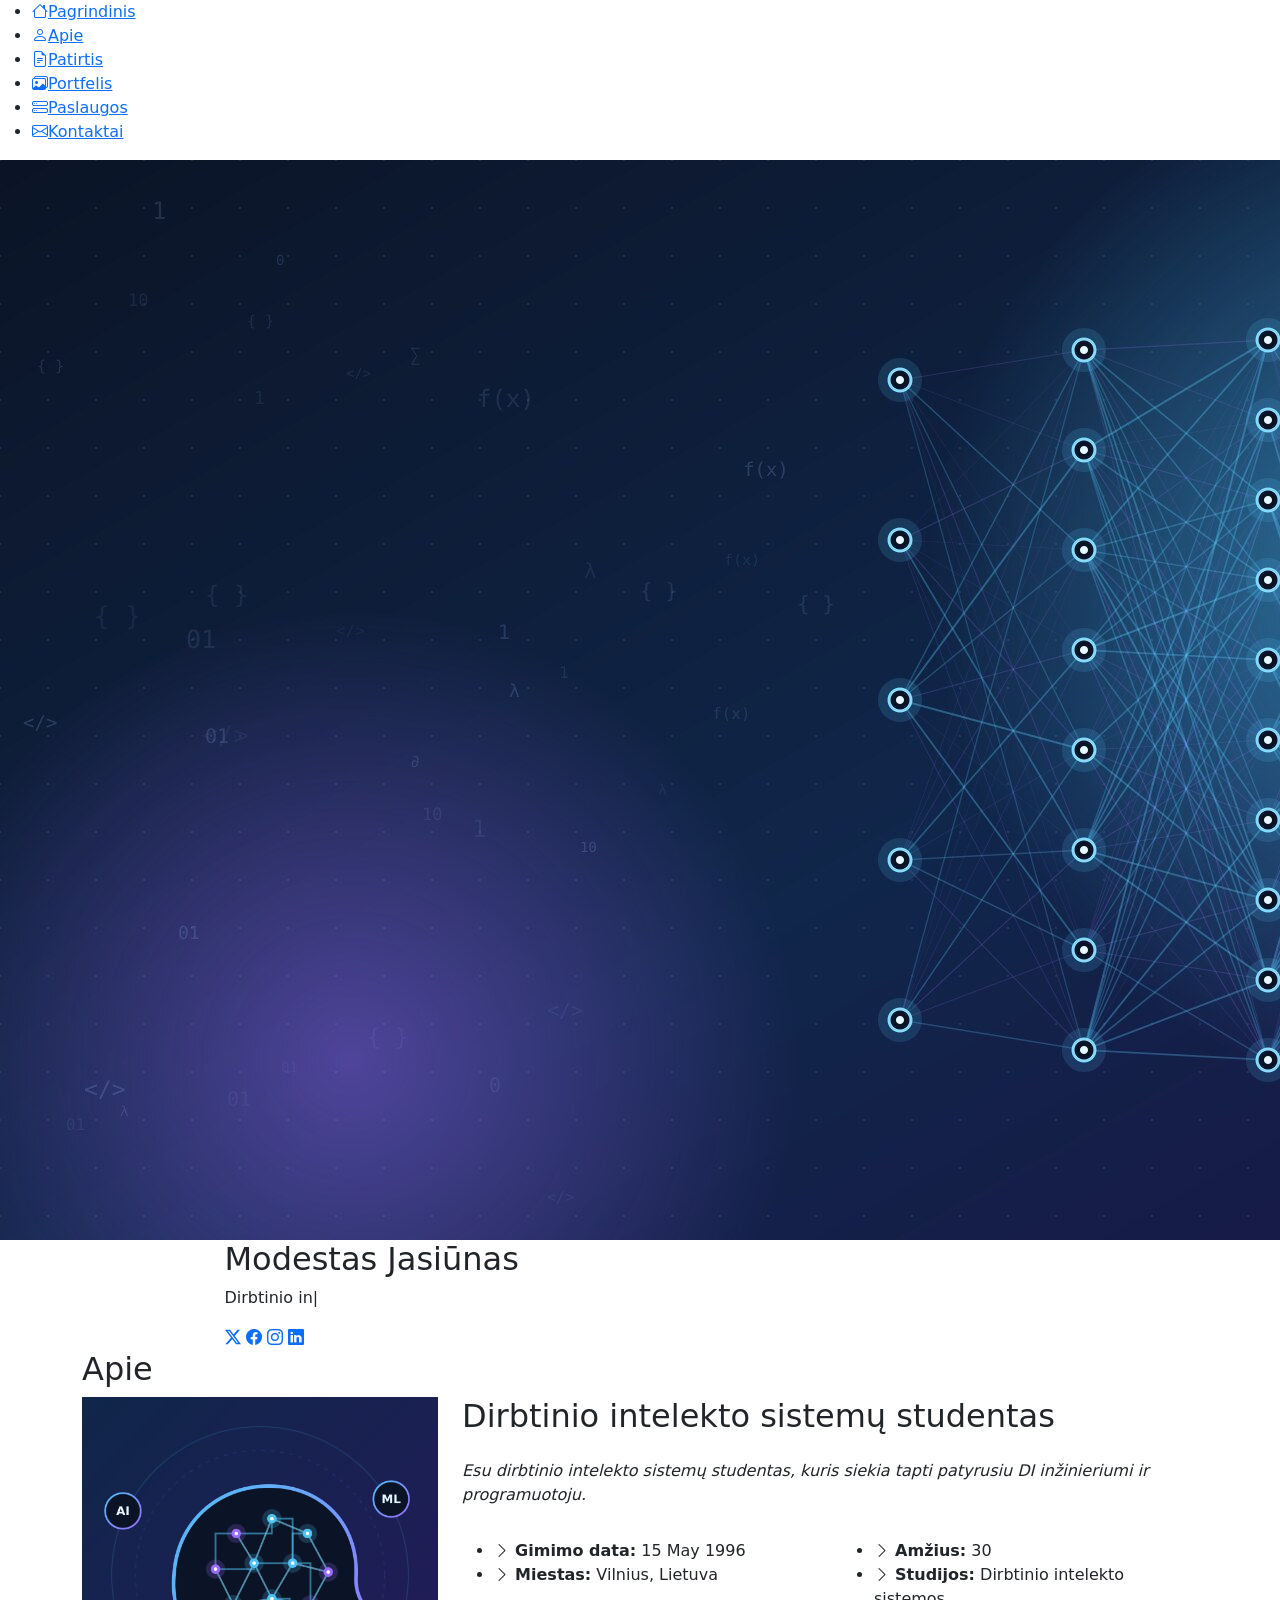
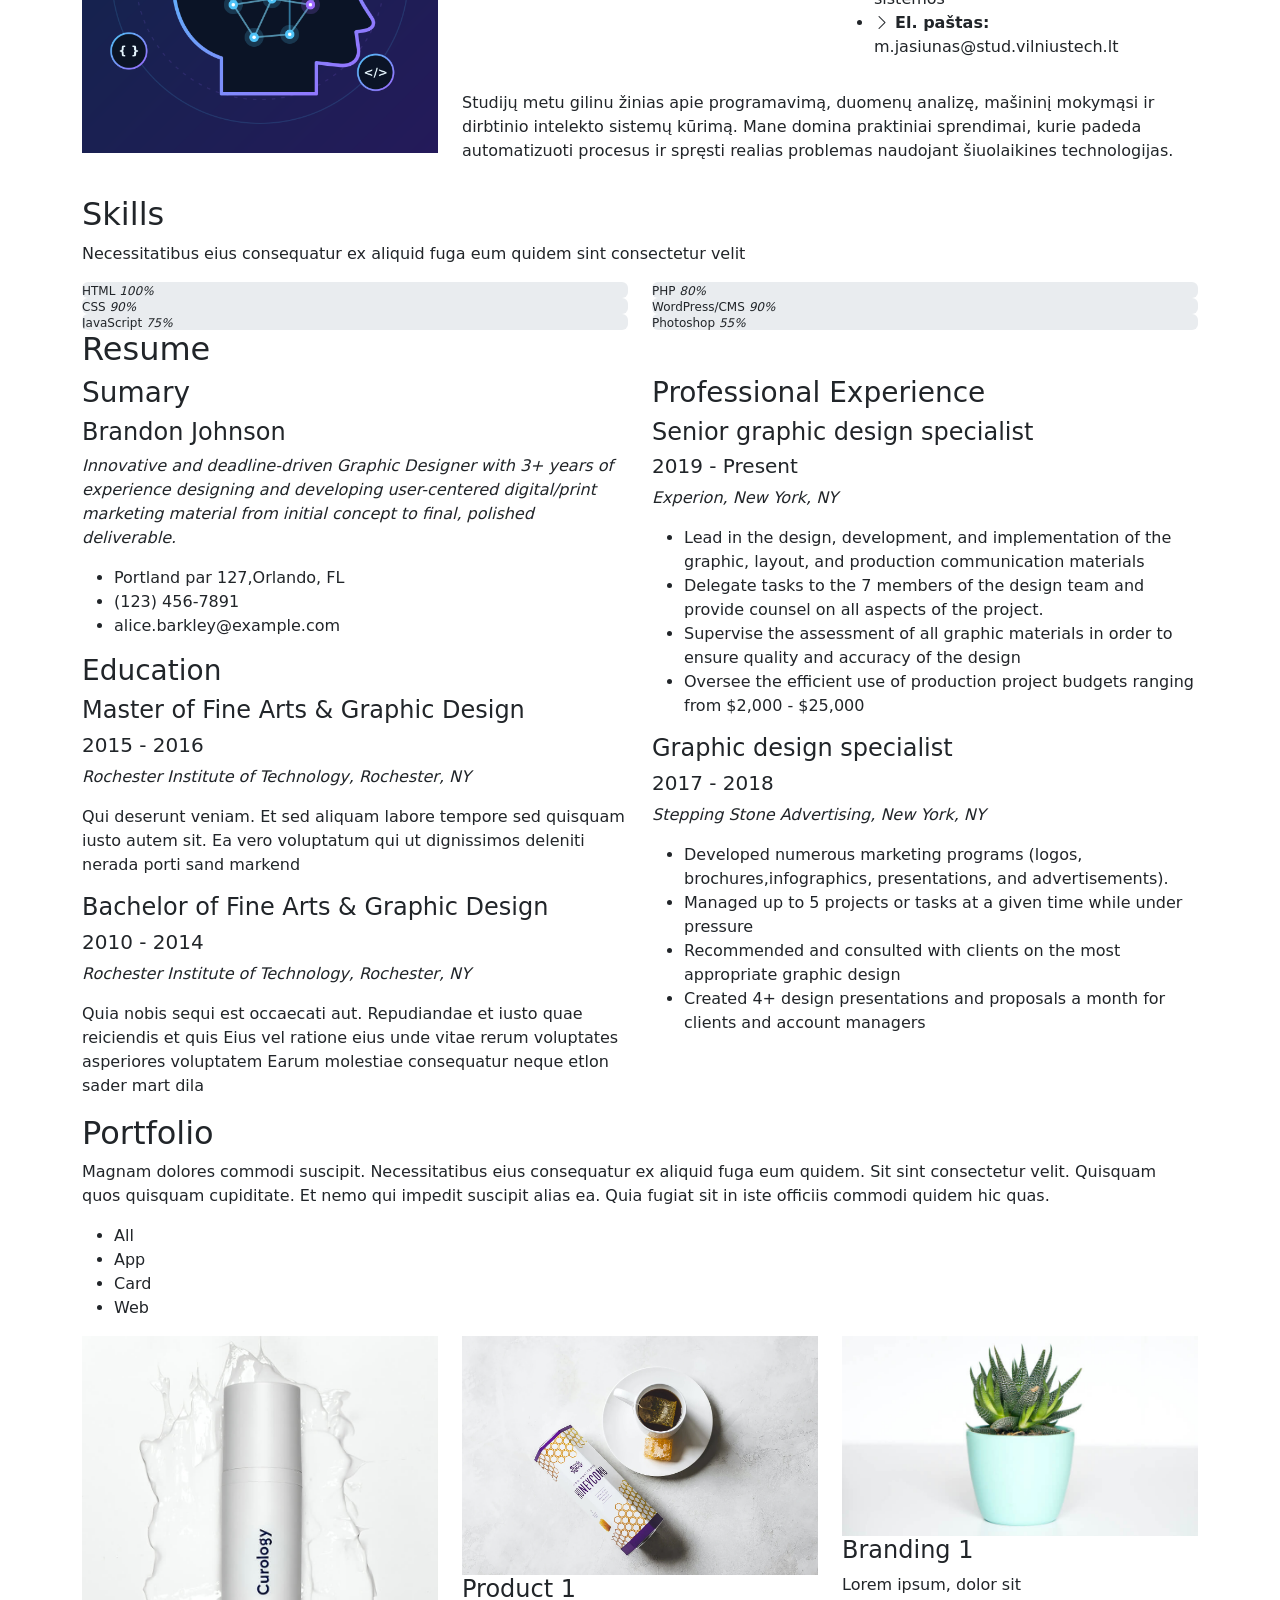
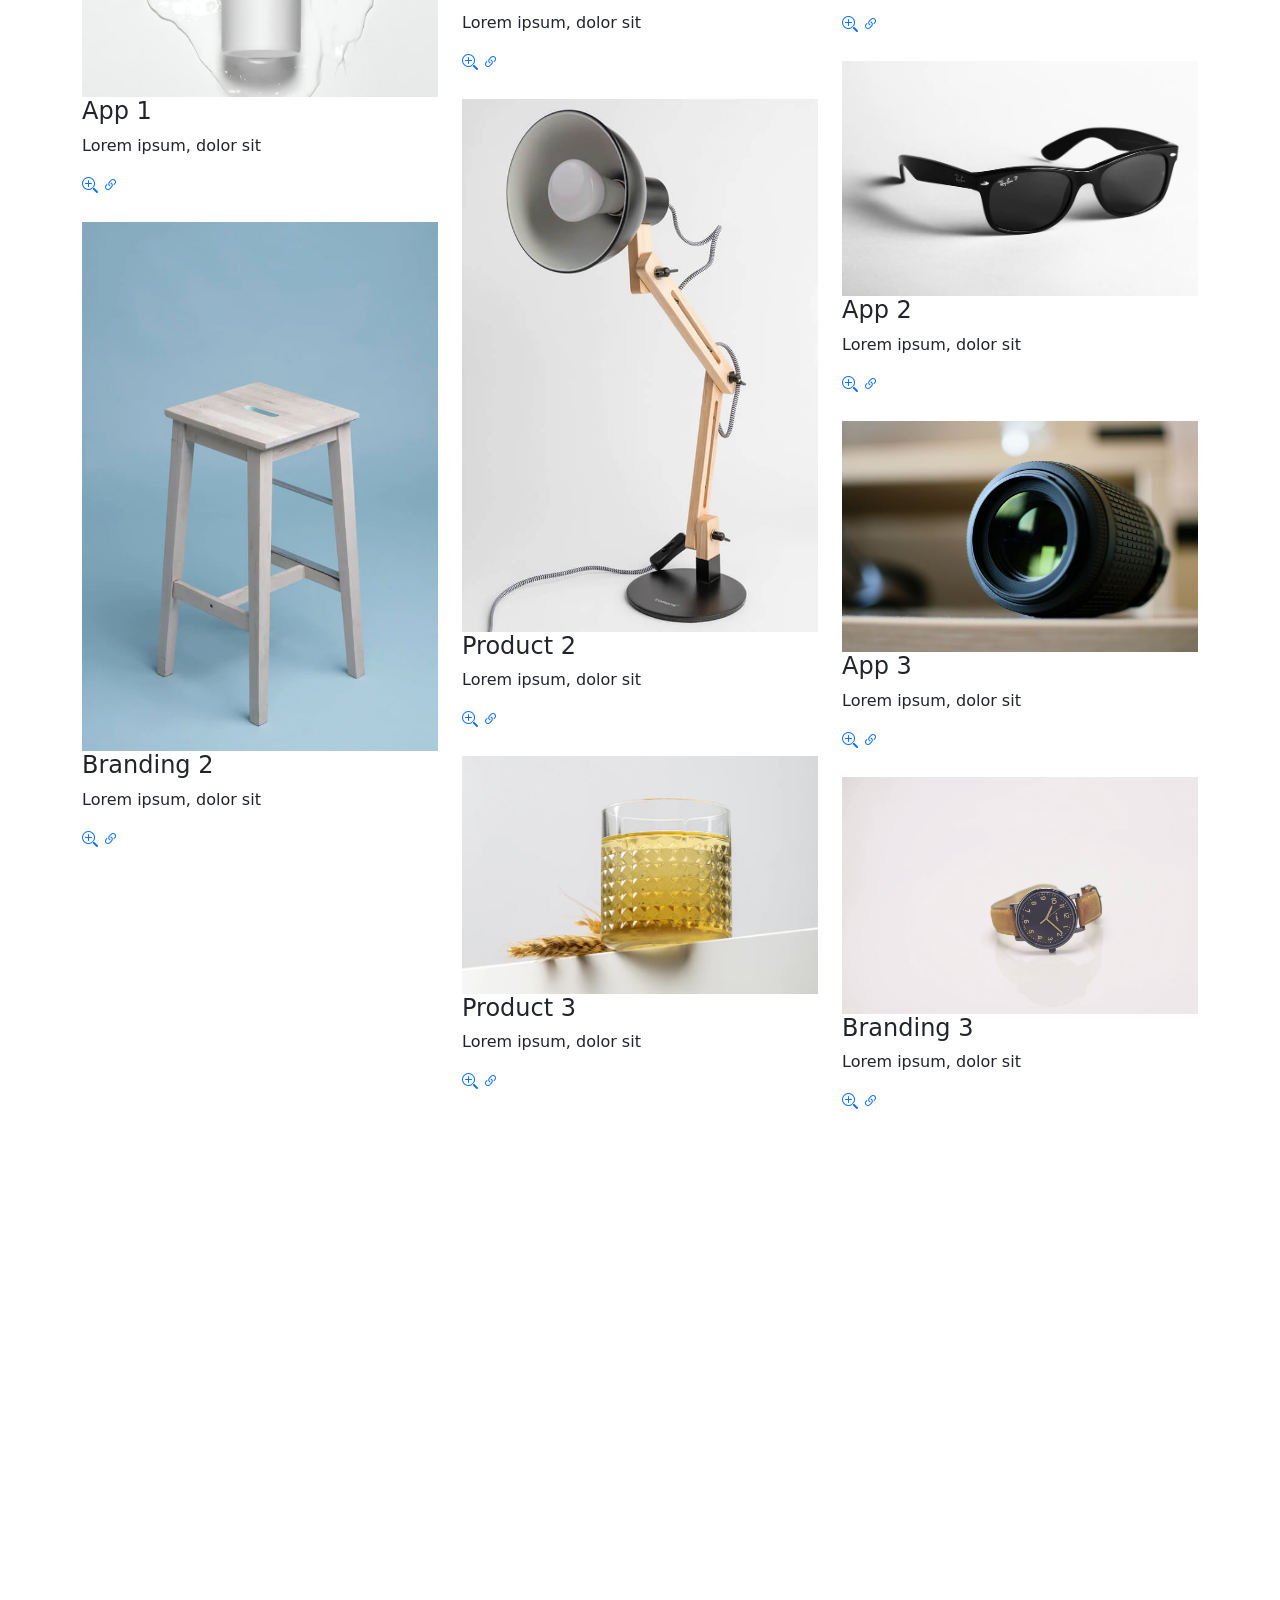
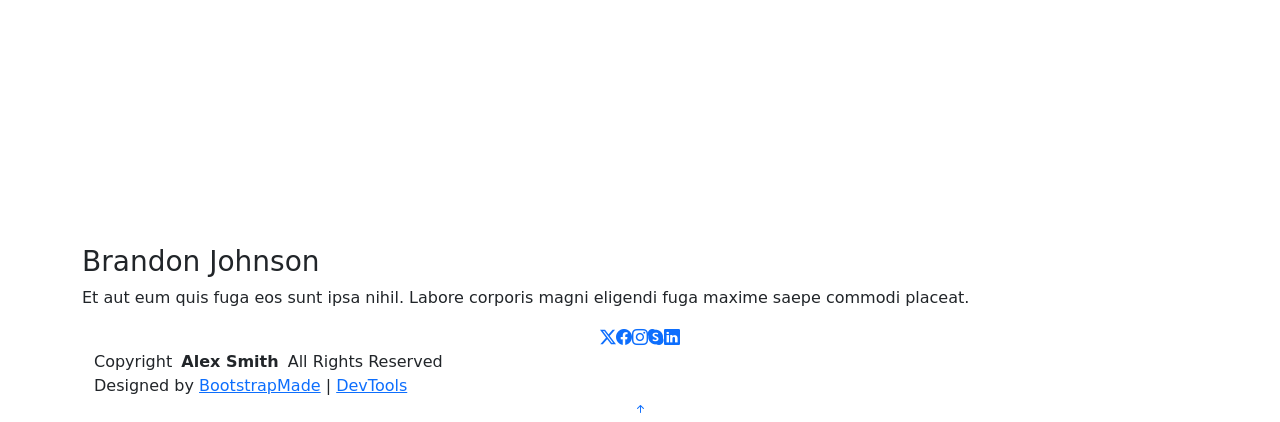
==== index.html @ b8903d55 "Update profile and hero images" ====
<!DOCTYPE html>
<html lang="lt">

<head>
  <meta charset="UTF-8">
  <meta content="width=device-width, initial-scale=1.0" name="viewport">
  <title>Mano CV</title>
  <meta content="Modestas Jasiūnas CV puslapis." name="description">
  <meta name="author" content="Modestas Jasiūnas">
  <meta content="" name="keywords">

  <!-- Favicons -->
  <link href="assets/img/favicon.svg" rel="icon" type="image/svg+xml">
  <link href="assets/img/apple-touch-icon.png" rel="apple-touch-icon">

  <!-- Fonts -->
  <link href="https://fonts.googleapis.com" rel="preconnect">
  <link href="https://fonts.gstatic.com" rel="preconnect" crossorigin>
  <link href="https://fonts.googleapis.com/css2?family=Roboto:ital,wght@0,100;0,300;0,400;0,500;0,700;0,900;1,100;1,300;1,400;1,500;1,700;1,900&family=Poppins:ital,wght@0,100;0,200;0,300;0,400;0,500;0,600;0,700;0,800;0,900;1,100;1,200;1,300;1,400;1,500;1,600;1,700;1,800;1,900&family=Raleway:ital,wght@0,100;0,200;0,300;0,400;0,500;0,600;0,700;0,800;0,900;1,100;1,200;1,300;1,400;1,500;1,600;1,700;1,800;1,900&display=swap" rel="stylesheet">

  <!-- Vendor CSS Files -->
  <link href="assets/vendor/bootstrap/css/bootstrap.min.css" rel="stylesheet">
  <link href="assets/vendor/bootstrap-icons/bootstrap-icons.css" rel="stylesheet">
  <link href="assets/vendor/aos/aos.css" rel="stylesheet">
  <link href="assets/vendor/glightbox/css/glightbox.min.css" rel="stylesheet">
  <link href="assets/vendor/swiper/swiper-bundle.min.css" rel="stylesheet">

  <!-- Main CSS File -->
  <link href="assets/css/main.css" rel="stylesheet">

  <!-- =======================================================
  * Template Name: MyResume
  * Template URL: https://bootstrapmade.com/free-html-bootstrap-template-my-resume/
  * Updated: Jun 29 2024 with Bootstrap v5.3.3
  * Author: BootstrapMade.com
  * License: https://bootstrapmade.com/license/
  ======================================================== -->
</head>

<body class="index-page">

  <header id="header" class="header d-flex flex-column justify-content-center">

    <i class="header-toggle d-xl-none bi bi-list"></i>

    <nav id="navmenu" class="navmenu">
      <ul>
        <li><a href="#hero" class="active"><i class="bi bi-house navicon"></i><span>Pagrindinis</span></a></li>
        <li><a href="#about"><i class="bi bi-person navicon"></i><span>Apie</span></a></li>
        <li><a href="#resume"><i class="bi bi-file-earmark-text navicon"></i><span>Patirtis</span></a></li>
        <li><a href="#portfolio"><i class="bi bi-images navicon"></i><span>Portfelis</span></a></li>
        <li><a href="#services"><i class="bi bi-hdd-stack navicon"></i><span>Paslaugos</span></a></li>
        <li><a href="#contact"><i class="bi bi-envelope navicon"></i><span>Kontaktai</span></a></li>
      </ul>
    </nav>

  </header>

  <main class="main">

    <!-- Hero Section -->
    <section id="hero" class="hero section light-background">

      <img src="assets/img/hero-bg.jpg" alt="Dirbtinio intelekto sistemų kūrėjo iliustracija">

      <div class="container" data-aos="zoom-out">
        <div class="row justify-content-center">
          <div class="col-lg-9">
            <h2>Modestas Jasiūnas</h2>
            <p>
              <span class="typed" data-typed-items="Dirbtinio intelekto sistemų studentas, Būsimasis DI inžinierius, Programuotojas">
                Dirbtinio intelekto sistemų studentas
              </span>
              <span class="typed-cursor typed-cursor--blink" aria-hidden="true"></span>
            </p>
            <div class="social-links">
              <a href="#"><i class="bi bi-twitter-x"></i></a>
              <a href="#"><i class="bi bi-facebook"></i></a>
              <a href="#"><i class="bi bi-instagram"></i></a>
              <a href="#"><i class="bi bi-linkedin"></i></a>
            </div>
          </div>
        </div>
      </div>

    </section><!-- /Hero Section -->

    <!-- About Section -->
    <section id="about" class="about section">

      <!-- Section Title -->
      <div class="container section-title" data-aos="fade-up">
        <h2>Apie</h2>
      </div><!-- End Section Title -->

      <div class="container" data-aos="fade-up" data-aos-delay="100">

        <div class="row gy-4 justify-content-center">
          <div class="col-lg-4">
            <img src="assets/img/profile-ai.png" class="img-fluid" alt="Modesto Jasiūno profilio nuotrauka">
          </div>
          <div class="col-lg-8 content">
            <h2>Dirbtinio intelekto sistemų studentas</h2>
            <p class="fst-italic py-3">
              Esu dirbtinio intelekto sistemų studentas, kuris siekia tapti patyrusiu DI inžinieriumi ir programuotoju.
            </p>
            <div class="row">
              <div class="col-lg-6">
                <ul>
                  <li><i class="bi bi-chevron-right"></i> <strong>Gimimo data:</strong> <span>15 May 1996</span></li>
                  <li><i class="bi bi-chevron-right"></i> <strong>Miestas:</strong> <span>Vilnius, Lietuva</span></li>
                </ul>
              </div>
              <div class="col-lg-6">
                <ul>
                  <li><i class="bi bi-chevron-right"></i> <strong>Amžius:</strong> <span>30</span></li>
                  <li><i class="bi bi-chevron-right"></i> <strong>Studijos:</strong> <span>Dirbtinio intelekto sistemos</span></li>
                  <li><i class="bi bi-chevron-right"></i> <strong>El. paštas:</strong> <span>m.jasiunas@stud.vilniustech.lt</span></li>
                </ul>
              </div>
            </div>
            <p class="py-3">
              Studijų metu gilinu žinias apie programavimą, duomenų analizę,
              mašininį mokymąsi ir dirbtinio intelekto sistemų kūrimą.
              Mane domina praktiniai sprendimai, kurie padeda automatizuoti procesus
              ir spręsti realias problemas naudojant šiuolaikines technologijas.
            </p>
          </div>
        </div>

      </div>

    </section><!-- /About Section -->

    <!-- Skills Section -->
    <section id="skills" class="skills section">

      <!-- Section Title -->
      <div class="container section-title" data-aos="fade-up">
        <h2>Skills</h2>
        <p>Necessitatibus eius consequatur ex aliquid fuga eum quidem sint consectetur velit</p>
      </div><!-- End Section Title -->

      <div class="container" data-aos="fade-up" data-aos-delay="100">

        <div class="row skills-content skills-animation">

          <div class="col-lg-6">

            <div class="progress">
              <span class="skill"><span>HTML</span> <i class="val">100%</i></span>
              <div class="progress-bar-wrap">
                <div class="progress-bar" role="progressbar" aria-valuenow="100" aria-valuemin="0" aria-valuemax="100"></div>
              </div>
            </div><!-- End Skills Item -->

            <div class="progress">
              <span class="skill"><span>CSS</span> <i class="val">90%</i></span>
              <div class="progress-bar-wrap">
                <div class="progress-bar" role="progressbar" aria-valuenow="90" aria-valuemin="0" aria-valuemax="100"></div>
              </div>
            </div><!-- End Skills Item -->

            <div class="progress">
              <span class="skill"><span>JavaScript</span> <i class="val">75%</i></span>
              <div class="progress-bar-wrap">
                <div class="progress-bar" role="progressbar" aria-valuenow="75" aria-valuemin="0" aria-valuemax="100"></div>
              </div>
            </div><!-- End Skills Item -->

          </div>

          <div class="col-lg-6">

            <div class="progress">
              <span class="skill"><span>PHP</span> <i class="val">80%</i></span>
              <div class="progress-bar-wrap">
                <div class="progress-bar" role="progressbar" aria-valuenow="80" aria-valuemin="0" aria-valuemax="100"></div>
              </div>
            </div><!-- End Skills Item -->

            <div class="progress">
              <span class="skill"><span>WordPress/CMS</span> <i class="val">90%</i></span>
              <div class="progress-bar-wrap">
                <div class="progress-bar" role="progressbar" aria-valuenow="90" aria-valuemin="0" aria-valuemax="100"></div>
              </div>
            </div><!-- End Skills Item -->

            <div class="progress">
              <span class="skill"><span>Photoshop</span> <i class="val">55%</i></span>
              <div class="progress-bar-wrap">
                <div class="progress-bar" role="progressbar" aria-valuenow="55" aria-valuemin="0" aria-valuemax="100"></div>
              </div>
            </div><!-- End Skills Item -->

          </div>

        </div>

      </div>

    </section><!-- /Skills Section -->

    <!-- Resume Section -->
    <section id="resume" class="resume section">

      <!-- Section Title -->
      <div class="container section-title" data-aos="fade-up">
        <h2>Resume</h2>
      </div><!-- End Section Title -->

      <div class="container">

        <div class="row">

          <div class="col-lg-6" data-aos="fade-up" data-aos-delay="100">
            <h3 class="resume-title">Sumary</h3>

            <div class="resume-item pb-0">
              <h4>Brandon Johnson</h4>
              <p><em>Innovative and deadline-driven Graphic Designer with 3+ years of experience designing and developing user-centered digital/print marketing material from initial concept to final, polished deliverable.</em></p>
              <ul>
                <li>Portland par 127,Orlando, FL</li>
                <li>(123) 456-7891</li>
                <li>alice.barkley@example.com</li>
              </ul>
            </div><!-- Edn Resume Item -->

            <h3 class="resume-title">Education</h3>
            <div class="resume-item">
              <h4>Master of Fine Arts &amp; Graphic Design</h4>
              <h5>2015 - 2016</h5>
              <p><em>Rochester Institute of Technology, Rochester, NY</em></p>
              <p>Qui deserunt veniam. Et sed aliquam labore tempore sed quisquam iusto autem sit. Ea vero voluptatum qui ut dignissimos deleniti nerada porti sand markend</p>
            </div><!-- Edn Resume Item -->

            <div class="resume-item">
              <h4>Bachelor of Fine Arts &amp; Graphic Design</h4>
              <h5>2010 - 2014</h5>
              <p><em>Rochester Institute of Technology, Rochester, NY</em></p>
              <p>Quia nobis sequi est occaecati aut. Repudiandae et iusto quae reiciendis et quis Eius vel ratione eius unde vitae rerum voluptates asperiores voluptatem Earum molestiae consequatur neque etlon sader mart dila</p>
            </div><!-- Edn Resume Item -->

          </div>

          <div class="col-lg-6" data-aos="fade-up" data-aos-delay="200">
            <h3 class="resume-title">Professional Experience</h3>
            <div class="resume-item">
              <h4>Senior graphic design specialist</h4>
              <h5>2019 - Present</h5>
              <p><em>Experion, New York, NY </em></p>
              <ul>
                <li>Lead in the design, development, and implementation of the graphic, layout, and production communication materials</li>
                <li>Delegate tasks to the 7 members of the design team and provide counsel on all aspects of the project. </li>
                <li>Supervise the assessment of all graphic materials in order to ensure quality and accuracy of the design</li>
                <li>Oversee the efficient use of production project budgets ranging from $2,000 - $25,000</li>
              </ul>
            </div><!-- Edn Resume Item -->

            <div class="resume-item">
              <h4>Graphic design specialist</h4>
              <h5>2017 - 2018</h5>
              <p><em>Stepping Stone Advertising, New York, NY</em></p>
              <ul>
                <li>Developed numerous marketing programs (logos, brochures,infographics, presentations, and advertisements).</li>
                <li>Managed up to 5 projects or tasks at a given time while under pressure</li>
                <li>Recommended and consulted with clients on the most appropriate graphic design</li>
                <li>Created 4+ design presentations and proposals a month for clients and account managers</li>
              </ul>
            </div><!-- Edn Resume Item -->

          </div>

        </div>

      </div>

    </section><!-- /Resume Section -->

    <!-- Portfolio Section -->
    <section id="portfolio" class="portfolio section">

      <!-- Section Title -->
      <div class="container section-title" data-aos="fade-up">
        <h2>Portfolio</h2>
        <p>Magnam dolores commodi suscipit. Necessitatibus eius consequatur ex aliquid fuga eum quidem. Sit sint consectetur velit. Quisquam quos quisquam cupiditate. Et nemo qui impedit suscipit alias ea. Quia fugiat sit in iste officiis commodi quidem hic quas.</p>
      </div><!-- End Section Title -->

      <div class="container">

        <div class="isotope-layout" data-default-filter="*" data-layout="masonry" data-sort="original-order">

          <ul class="portfolio-filters isotope-filters" data-aos="fade-up" data-aos-delay="100">
            <li data-filter="*" class="filter-active">All</li>
            <li data-filter=".filter-app">App</li>
            <li data-filter=".filter-product">Card</li>
            <li data-filter=".filter-branding">Web</li>
          </ul><!-- End Portfolio Filters -->

          <div class="row gy-4 isotope-container" data-aos="fade-up" data-aos-delay="200">

            <div class="col-lg-4 col-md-6 portfolio-item isotope-item filter-app">
              <img src="assets/img/masonry-portfolio/masonry-portfolio-1.jpg" class="img-fluid" alt="">
              <div class="portfolio-info">
                <h4>App 1</h4>
                <p>Lorem ipsum, dolor sit</p>
                <a href="assets/img/masonry-portfolio/masonry-portfolio-1.jpg" title="App 1" data-gallery="portfolio-gallery-app" class="glightbox preview-link"><i class="bi bi-zoom-in"></i></a>
                <a href="" title="More Details" class="details-link"><i class="bi bi-link-45deg"></i></a>
              </div>
            </div><!-- End Portfolio Item -->

            <div class="col-lg-4 col-md-6 portfolio-item isotope-item filter-product">
              <img src="assets/img/masonry-portfolio/masonry-portfolio-2.jpg" class="img-fluid" alt="">
              <div class="portfolio-info">
                <h4>Product 1</h4>
                <p>Lorem ipsum, dolor sit</p>
                <a href="assets/img/masonry-portfolio/masonry-portfolio-2.jpg" title="Product 1" data-gallery="portfolio-gallery-product" class="glightbox preview-link"><i class="bi bi-zoom-in"></i></a>
                <a href="" title="More Details" class="details-link"><i class="bi bi-link-45deg"></i></a>
              </div>
            </div><!-- End Portfolio Item -->

            <div class="col-lg-4 col-md-6 portfolio-item isotope-item filter-branding">
              <img src="assets/img/masonry-portfolio/masonry-portfolio-3.jpg" class="img-fluid" alt="">
              <div class="portfolio-info">
                <h4>Branding 1</h4>
                <p>Lorem ipsum, dolor sit</p>
                <a href="assets/img/masonry-portfolio/masonry-portfolio-3.jpg" title="Branding 1" data-gallery="portfolio-gallery-branding" class="glightbox preview-link"><i class="bi bi-zoom-in"></i></a>
                <a href="" title="More Details" class="details-link"><i class="bi bi-link-45deg"></i></a>
              </div>
            </div><!-- End Portfolio Item -->

            <div class="col-lg-4 col-md-6 portfolio-item isotope-item filter-app">
              <img src="assets/img/masonry-portfolio/masonry-portfolio-4.jpg" class="img-fluid" alt="">
              <div class="portfolio-info">
                <h4>App 2</h4>
                <p>Lorem ipsum, dolor sit</p>
                <a href="assets/img/masonry-portfolio/masonry-portfolio-4.jpg" title="App 2" data-gallery="portfolio-gallery-app" class="glightbox preview-link"><i class="bi bi-zoom-in"></i></a>
                <a href="" title="More Details" class="details-link"><i class="bi bi-link-45deg"></i></a>
              </div>
            </div><!-- End Portfolio Item -->

            <div class="col-lg-4 col-md-6 portfolio-item isotope-item filter-product">
              <img src="assets/img/masonry-portfolio/masonry-portfolio-5.jpg" class="img-fluid" alt="">
              <div class="portfolio-info">
                <h4>Product 2</h4>
                <p>Lorem ipsum, dolor sit</p>
                <a href="assets/img/masonry-portfolio/masonry-portfolio-5.jpg" title="Product 2" data-gallery="portfolio-gallery-product" class="glightbox preview-link"><i class="bi bi-zoom-in"></i></a>
                <a href="" title="More Details" class="details-link"><i class="bi bi-link-45deg"></i></a>
              </div>
            </div><!-- End Portfolio Item -->

            <div class="col-lg-4 col-md-6 portfolio-item isotope-item filter-branding">
              <img src="assets/img/masonry-portfolio/masonry-portfolio-6.jpg" class="img-fluid" alt="">
              <div class="portfolio-info">
                <h4>Branding 2</h4>
                <p>Lorem ipsum, dolor sit</p>
                <a href="assets/img/masonry-portfolio/masonry-portfolio-6.jpg" title="Branding 2" data-gallery="portfolio-gallery-branding" class="glightbox preview-link"><i class="bi bi-zoom-in"></i></a>
                <a href="" title="More Details" class="details-link"><i class="bi bi-link-45deg"></i></a>
              </div>
            </div><!-- End Portfolio Item -->

            <div class="col-lg-4 col-md-6 portfolio-item isotope-item filter-app">
              <img src="assets/img/masonry-portfolio/masonry-portfolio-7.jpg" class="img-fluid" alt="">
              <div class="portfolio-info">
                <h4>App 3</h4>
                <p>Lorem ipsum, dolor sit</p>
                <a href="assets/img/masonry-portfolio/masonry-portfolio-7.jpg" title="App 3" data-gallery="portfolio-gallery-app" class="glightbox preview-link"><i class="bi bi-zoom-in"></i></a>
                <a href="" title="More Details" class="details-link"><i class="bi bi-link-45deg"></i></a>
              </div>
            </div><!-- End Portfolio Item -->

            <div class="col-lg-4 col-md-6 portfolio-item isotope-item filter-product">
              <img src="assets/img/masonry-portfolio/masonry-portfolio-8.jpg" class="img-fluid" alt="">
              <div class="portfolio-info">
                <h4>Product 3</h4>
                <p>Lorem ipsum, dolor sit</p>
                <a href="assets/img/masonry-portfolio/masonry-portfolio-8.jpg" title="Product 3" data-gallery="portfolio-gallery-product" class="glightbox preview-link"><i class="bi bi-zoom-in"></i></a>
                <a href="" title="More Details" class="details-link"><i class="bi bi-link-45deg"></i></a>
              </div>
            </div><!-- End Portfolio Item -->

            <div class="col-lg-4 col-md-6 portfolio-item isotope-item filter-branding">
              <img src="assets/img/masonry-portfolio/masonry-portfolio-9.jpg" class="img-fluid" alt="">
              <div class="portfolio-info">
                <h4>Branding 3</h4>
                <p>Lorem ipsum, dolor sit</p>
                <a href="assets/img/masonry-portfolio/masonry-portfolio-9.jpg" title="Branding 2" data-gallery="portfolio-gallery-branding" class="glightbox preview-link"><i class="bi bi-zoom-in"></i></a>
                <a href="" title="More Details" class="details-link"><i class="bi bi-link-45deg"></i></a>
              </div>
            </div><!-- End Portfolio Item -->

          </div><!-- End Portfolio Container -->

        </div>

      </div>

    </section><!-- /Portfolio Section -->

    <!-- Services Section -->
    <section id="services" class="services section">

      <!-- Section Title -->
      <div class="container section-title" data-aos="fade-up">
        <h2>Services</h2>
      </div><!-- End Section Title -->

      <div class="container">

        <div class="row gy-4">

          <div class="col-lg-4 col-md-6" data-aos="fade-up" data-aos-delay="100">
            <div class="service-item item-cyan position-relative">
              <div class="icon">
                <svg width="100" height="100" viewBox="0 0 600 600" xmlns="http://www.w3.org/2000/svg">
                  <path stroke="none" stroke-width="0" fill="#f5f5f5" d="M300,521.0016835830174C376.1290562159157,517.8887921683347,466.0731472004068,529.7835943286574,510.70327084640275,468.03025145048787C554.3714126377745,407.6079735673963,508.03601936045806,328.9844924480964,491.2728898941984,256.3432110539036C474.5976632858925,184.082847569629,479.9380746630129,96.60480741107993,416.23090153303,58.64404602377083C348.86323505073057,18.502131276798302,261.93793281208167,40.57373210992963,193.5410806939664,78.93577620505333C130.42746243093433,114.334589627462,98.30271207620316,179.96522072025542,76.75703585869454,249.04625023123273C51.97151888228291,328.5150500222984,13.704378332031375,421.85034740162234,66.52175969318436,486.19268352777647C119.04800174914682,550.1803526380478,217.28368757567262,524.383925680826,300,521.0016835830174"></path>
                </svg>
                <i class="bi bi-activity"></i>
              </div>
              <a href="#" class="stretched-link">
                <h3>Nesciunt Mete</h3>
              </a>
              <p>Provident nihil minus qui consequatur non omnis maiores. Eos accusantium minus dolores iure perferendis tempore et consequatur.</p>
            </div>
          </div><!-- End Service Item -->

          <div class="col-lg-4 col-md-6" data-aos="fade-up" data-aos-delay="200">
            <div class="service-item item-orange position-relative">
              <div class="icon">
                <svg width="100" height="100" viewBox="0 0 600 600" xmlns="http://www.w3.org/2000/svg">
                  <path stroke="none" stroke-width="0" fill="#f5f5f5" d="M300,582.0697525312426C382.5290701553225,586.8405444964366,449.9789794690241,525.3245884688669,502.5850820975895,461.55621195738473C556.606425686781,396.0723002908107,615.8543463187945,314.28637112970534,586.6730223649479,234.56875336149918C558.9533121215079,158.8439757836574,454.9685369536778,164.00468322053177,381.49747125262974,130.76875717737553C312.15926192815925,99.40240125094834,248.97055460311594,18.661163978235184,179.8680185752513,50.54337015887873C110.5421016452524,82.52863877960104,119.82277516462835,180.83849132639028,109.12597500060166,256.43424936330496C100.08760227029461,320.3096726198365,92.17705696193138,384.0621239912766,124.79988738764834,439.7174275375508C164.83382741302287,508.01625554203684,220.96474134820875,577.5009287672846,300,582.0697525312426"></path>
                </svg>
                <i class="bi bi-broadcast"></i>
              </div>
              <a href="#" class="stretched-link">
                <h3>Eosle Commodi</h3>
              </a>
              <p>Ut autem aut autem non a. Sint sint sit facilis nam iusto sint. Libero corrupti neque eum hic non ut nesciunt dolorem.</p>
            </div>
          </div><!-- End Service Item -->

          <div class="col-lg-4 col-md-6" data-aos="fade-up" data-aos-delay="300">
            <div class="service-item item-teal position-relative">
              <div class="icon">
                <svg width="100" height="100" viewBox="0 0 600 600" xmlns="http://www.w3.org/2000/svg">
                  <path stroke="none" stroke-width="0" fill="#f5f5f5" d="M300,541.5067337569781C382.14930387511276,545.0595476570109,479.8736841581634,548.3450877840088,526.4010558755058,480.5488172755941C571.5218469581645,414.80211281144784,517.5187510058486,332.0715597781072,496.52539010469104,255.14436215662573C477.37192572678356,184.95920475031193,473.57363656557914,105.61284051026155,413.0603344069578,65.22779650032875C343.27470386102294,18.654635553484475,251.2091493199835,5.337323636656869,175.0934190732945,40.62881213300186C97.87086631185822,76.43348514350839,51.98124368387456,156.15599469081315,36.44837278890362,239.84606092416172C21.716077023791087,319.22268207091537,43.775223500013084,401.1760424656574,96.891909868211,461.97329694683043C147.22146801428983,519.5804099606455,223.5754009179313,538.201503339737,300,541.5067337569781"></path>
                </svg>
                <i class="bi bi-easel"></i>
              </div>
              <a href="#" class="stretched-link">
                <h3>Ledo Markt</h3>
              </a>
              <p>Ut excepturi voluptatem nisi sed. Quidem fuga consequatur. Minus ea aut. Vel qui id voluptas adipisci eos earum corrupti.</p>
            </div>
          </div><!-- End Service Item -->

        </div>

      </div>

    </section><!-- /Services Section -->

    <!-- Contact Section -->
    <section id="contact" class="contact section">

      <!-- Section Title -->
      <div class="container section-title" data-aos="fade-up">
        <h2>Contact</h2>
      </div><!-- End Section Title -->

      <div class="container" data-aos="fade" data-aos-delay="100">

        <div class="row gy-4">

          <div class="col-lg-4">
            <div class="info-item d-flex" data-aos="fade-up" data-aos-delay="200">
              <i class="bi bi-geo-alt flex-shrink-0"></i>
              <div>
                <h3>Address</h3>
                <p>A108 Adam Street, New York, NY 535022</p>
              </div>
            </div><!-- End Info Item -->

            <div class="info-item d-flex" data-aos="fade-up" data-aos-delay="300">
              <i class="bi bi-telephone flex-shrink-0"></i>
              <div>
                <h3>Call Us</h3>
                <p>+1 5589 55488 55</p>
              </div>
            </div><!-- End Info Item -->

            <div class="info-item d-flex" data-aos="fade-up" data-aos-delay="400">
              <i class="bi bi-envelope flex-shrink-0"></i>
              <div>
                <h3>Email Us</h3>
                <p>info@example.com</p>
              </div>
            </div><!-- End Info Item -->

          </div>

          <div class="col-lg-8">
            <form action="forms/contact.php" method="post" class="php-email-form" data-aos="fade-up" data-aos-delay="200">
              <div class="row gy-4">

                <div class="col-md-6">
                  <input type="text" name="name" class="form-control" placeholder="Your Name" required="">
                </div>

                <div class="col-md-6 ">
                  <input type="email" class="form-control" name="email" placeholder="Your Email" required="">
                </div>

                <div class="col-md-12">
                  <input type="text" class="form-control" name="subject" placeholder="Subject" required="">
                </div>

                <div class="col-md-12">
                  <textarea class="form-control" name="message" rows="6" placeholder="Message" required=""></textarea>
                </div>

                <div class="col-md-12 text-center">
                  <div class="loading">Loading</div>
                  <div class="error-message"></div>
                  <div class="sent-message">Your message has been sent. Thank you!</div>

                  <button type="submit">Send Message</button>
                </div>

              </div>
            </form>
          </div><!-- End Contact Form -->

        </div>

      </div>

    </section><!-- /Contact Section -->

  </main>

  <footer id="footer" class="footer position-relative light-background">
    <div class="container">
      <h3 class="sitename">Brandon Johnson</h3>
      <p>Et aut eum quis fuga eos sunt ipsa nihil. Labore corporis magni eligendi fuga maxime saepe commodi placeat.</p>
      <div class="social-links d-flex justify-content-center">
        <a href=""><i class="bi bi-twitter-x"></i></a>
        <a href=""><i class="bi bi-facebook"></i></a>
        <a href=""><i class="bi bi-instagram"></i></a>
        <a href=""><i class="bi bi-skype"></i></a>
        <a href=""><i class="bi bi-linkedin"></i></a>
      </div>
      <div class="container">
        <div class="copyright">
          <span>Copyright</span> <strong class="px-1 sitename">Alex Smith</strong> <span>All Rights Reserved</span>
        </div>
        <div class="credits">
          <!-- All the links in the footer should remain intact. -->
          <!-- You can delete the links only if you've purchased the pro version. -->
          <!-- Licensing information: https://bootstrapmade.com/license/ -->
          <!-- Purchase the pro version with working PHP/AJAX contact form: [buy-url] -->
          Designed by <a href="https://bootstrapmade.com/">BootstrapMade</a> | <a href="https://bootstrapmade.com/tools/">DevTools</a>
        </div>
      </div>
    </div>
  </footer>

  <!-- Scroll Top -->
  <a href="#" id="scroll-top" class="scroll-top d-flex align-items-center justify-content-center"><i class="bi bi-arrow-up-short"></i></a>

  <!-- Preloader -->
  <div id="preloader"></div>

  <!-- Vendor JS Files -->
  <script src="assets/vendor/bootstrap/js/bootstrap.bundle.min.js"></script>
  <script src="assets/vendor/php-email-form/validate.js"></script>
  <script src="assets/vendor/aos/aos.js"></script>
  <script src="assets/vendor/typed.js/typed.umd.js"></script>
  <script src="assets/vendor/purecounter/purecounter_vanilla.js"></script>
  <script src="assets/vendor/waypoints/noframework.waypoints.js"></script>
  <script src="assets/vendor/glightbox/js/glightbox.min.js"></script>
  <script src="assets/vendor/imagesloaded/imagesloaded.pkgd.min.js"></script>
  <script src="assets/vendor/isotope-layout/isotope.pkgd.min.js"></script>
  <script src="assets/vendor/swiper/swiper-bundle.min.js"></script>

  <!-- Main JS File -->
  <script src="assets/js/main.js"></script>

</body>

</html>
---- assets/css/main.css ----
/**
* Template Name: MyResume
* Template URL: https://bootstrapmade.com/free-html-bootstrap-template-my-resume/
* Updated: Jun 29 2024 with Bootstrap v5.3.3
* Author: BootstrapMade.com
* License: https://bootstrapmade.com/license/
*/

/*--------------------------------------------------------------
# Font & Color Variables
# Help: https://bootstrapmade.com/color-system/
--------------------------------------------------------------*/
/* Fonts */
:root {
  --default-font: "Roboto",  system-ui, -apple-system, "Segoe UI", Roboto, "Helvetica Neue", Arial, "Noto Sans", "Liberation Sans", sans-serif, "Apple Color Emoji", "Segoe UI Emoji", "Segoe UI Symbol", "Noto Color Emoji";
  --heading-font: "Raleway",  sans-serif;
  --nav-font: "Poppins",  sans-serif;
}

/* Global Colors - The following color variables are used throughout the website. Updating them here will change the color scheme of the entire website */
:root { 
  --background-color: #ffffff; /* Background color for the entire website, including individual sections */
  --default-color: #272829; /* Default color used for the majority of the text content across the entire website */
  --heading-color: #45505b; /* Color for headings, subheadings and title throughout the website */
  --accent-color: #0563bb; /* Accent color that represents your brand on the website. It's used for buttons, links, and other elements that need to stand out */
  --surface-color: #ffffff; /* The surface color is used as a background of boxed elements within sections, such as cards, icon boxes, or other elements that require a visual separation from the global background. */
  --contrast-color: #ffffff; /* Contrast color for text, ensuring readability against backgrounds of accent, heading, or default colors. */
}

/* Nav Menu Colors - The following color variables are used specifically for the navigation menu. They are separate from the global colors to allow for more customization options */
:root {
  --nav-color: #45505b;  /* The default color of the main navmenu links */
  --nav-hover-color: #0563bb; /* Applied to main navmenu links when they are hovered over or active */
  --nav-mobile-background-color: #ffffff; /* Used as the background color for mobile navigation menu */
  --nav-dropdown-background-color: #ffffff; /* Used as the background color for dropdown items that appear when hovering over primary navigation items */
  --nav-dropdown-color: #212529; /* Used for navigation links of the dropdown items in the navigation menu. */
  --nav-dropdown-hover-color: #0563bb; /* Similar to --nav-hover-color, this color is applied to dropdown navigation links when they are hovered over. */
}

/* Color Presets - These classes override global colors when applied to any section or element, providing reuse of the sam color scheme. */

.light-background {
  --background-color: #f9f9f9;
  --surface-color: #ffffff;
}

.dark-background {
  --background-color: #060606;
  --default-color: #ffffff;
  --heading-color: #ffffff;
  --surface-color: #252525;
  --contrast-color: #ffffff;
}

/* Smooth scroll */
:root {
  scroll-behavior: smooth;
}

/*--------------------------------------------------------------
# General Styling & Shared Classes
--------------------------------------------------------------*/
body {
  color: var(--default-color);
  background-color: var(--background-color);
  font-family: var(--default-font);
}

a {
  color: var(--accent-color);
  text-decoration: none;
  transition: 0.3s;
}

a:hover {
  color: color-mix(in srgb, var(--accent-color), transparent 25%);
  text-decoration: none;
}

h1,
h2,
h3,
h4,
h5,
h6 {
  color: var(--heading-color);
  font-family: var(--heading-font);
}

/* PHP Email Form Messages
------------------------------*/
.php-email-form .error-message {
  display: none;
  background: #df1529;
  color: #ffffff;
  text-align: left;
  padding: 15px;
  margin-bottom: 24px;
  font-weight: 600;
}

.php-email-form .sent-message {
  display: none;
  color: #ffffff;
  background: #059652;
  text-align: center;
  padding: 15px;
  margin-bottom: 24px;
  font-weight: 600;
}

.php-email-form .loading {
  display: none;
  background: var(--surface-color);
  text-align: center;
  padding: 15px;
  margin-bottom: 24px;
}

.php-email-form .loading:before {
  content: "";
  display: inline-block;
  border-radius: 50%;
  width: 24px;
  height: 24px;
  margin: 0 10px -6px 0;
  border: 3px solid var(--accent-color);
  border-top-color: var(--surface-color);
  animation: php-email-form-loading 1s linear infinite;
}

@keyframes php-email-form-loading {
  0% {
    transform: rotate(0deg);
  }

  100% {
    transform: rotate(360deg);
  }
}

/*--------------------------------------------------------------
# Global Header
--------------------------------------------------------------*/
.header {
  color: var(--default-color);
  position: fixed;
  top: 0;
  left: 0;
  bottom: 0;
  padding: 0 15px;
  transition: all ease-in-out 0.3s;
  overflow-y: auto;
  z-index: 997;
  min-width: 200px;
}

@media (max-width: 1199px) {
  .header {
    background-color: var(--background-color);
    border-right: 1px solid color-mix(in srgb, var(--default-color), transparent 90%);
    width: 300px;
    left: -100%;
  }
}

@media (min-width: 1200px) and (max-width: 1600px) {
  .header~main {
    margin-left: 160px;
  }

  .header~main .hero {
    margin-left: -160px;
    width: 100vw;
  }
}

.header.header-show {
  left: 0;
}

.header .header-toggle {
  color: var(--contrast-color);
  background-color: var(--accent-color);
  font-size: 22px;
  display: flex;
  align-items: center;
  justify-content: center;
  width: 40px;
  height: 40px;
  border-radius: 50%;
  cursor: pointer;
  position: fixed;
  top: 15px;
  right: 15px;
  z-index: 9999;
  transition: background-color 0.3s;
}

.header .header-toggle:hover {
  color: var(--contrast-color);
  background-color: color-mix(in srgb, var(--accent-color) 90%, white 15%);
}

/*--------------------------------------------------------------
# Navigation Menu
--------------------------------------------------------------*/
.navmenu {
  padding: 0;
  z-index: 9997;
}

.navmenu ul {
  list-style: none;
  padding: 0 0 20px 0;
  margin: 0;
  width: 140px;
}

.navmenu a,
.navmenu a:focus {
  color: var(--nav-color);
  font-family: var(--nav-font);
  display: flex;
  align-items: center;
  padding: 10px 18px;
  margin-bottom: 8px;
  font-size: 15px;
  border-radius: 50px;
  background: color-mix(in srgb, var(--default-color), transparent 92%);
  height: 56px;
  width: 100%;
  overflow: hidden;
  transition: 0.3s;
}

.navmenu a i,
.navmenu a:focus i {
  font-size: 20px;
}

.navmenu a span,
.navmenu a:focus span {
  padding: 0 5px 0 7px;
}

@media (min-width: 992px) {

  .navmenu a,
  .navmenu a:focus {
    max-width: 56px;
  }

  .navmenu a span,
  .navmenu a:focus span {
    display: none;
  }
}

.navmenu a:hover,
.navmenu .active,
.navmenu .active:focus,
.navmenu li:hover>a {
  color: var(--contrast-color);
  background: var(--nav-hover-color);
}

.navmenu a:hover,
.navmenu li:hover>a {
  max-width: 100%;
  color: var(--contrast-color);
}

.navmenu a:hover span,
.navmenu li:hover>a span {
  display: block;
}

/*--------------------------------------------------------------
# Global Footer
--------------------------------------------------------------*/
.footer {
  color: var(--default-color);
  background-color: var(--background-color);
  font-size: 14px;
  text-align: center;
  padding: 30px 0;
  position: relative;
}

.footer h3 {
  font-size: 36px;
  font-weight: 700;
  position: relative;
  padding: 0;
  margin: 0 0 15px 0;
}

.footer p {
  font-size: 15;
  font-style: italic;
  padding: 0;
  margin: 0 0 30px 0;
}

.footer .social-links {
  margin: 0 0 30px 0;
}

.footer .social-links a {
  font-size: 16px;
  display: flex;
  align-items: center;
  justify-content: center;
  background: var(--accent-color);
  color: var(--contrast-color);
  line-height: 1;
  margin: 0 4px;
  border-radius: 50%;
  text-align: center;
  width: 36px;
  height: 36px;
  transition: 0.3s;
}

.footer .social-links a:hover {
  background: color-mix(in srgb, var(--accent-color), transparent 20%);
  text-decoration: none;
}

.footer .copyright {
  padding-top: 25px;
  border-top: 1px solid color-mix(in srgb, var(--default-color), transparent 90%);
}

.footer .credits {
  font-size: 13px;
  padding-top: 5px;
}

/*--------------------------------------------------------------
# Preloader
--------------------------------------------------------------*/
#preloader {
  position: fixed;
  inset: 0;
  z-index: 999999;
  overflow: hidden;
  background: var(--background-color);
  transition: all 0.6s ease-out;
}

#preloader:before {
  content: "";
  position: fixed;
  top: calc(50% - 30px);
  left: calc(50% - 30px);
  border: 6px solid #ffffff;
  border-color: var(--accent-color) transparent var(--accent-color) transparent;
  border-radius: 50%;
  width: 60px;
  height: 60px;
  animation: animate-preloader 1.5s linear infinite;
}

@keyframes animate-preloader {
  0% {
    transform: rotate(0deg);
  }

  100% {
    transform: rotate(360deg);
  }
}

/*--------------------------------------------------------------
# Scroll Top Button
--------------------------------------------------------------*/
.scroll-top {
  position: fixed;
  visibility: hidden;
  opacity: 0;
  right: 15px;
  bottom: -15px;
  z-index: 99999;
  background-color: var(--accent-color);
  width: 44px;
  height: 44px;
  border-radius: 50px;
  transition: all 0.4s;
}

.scroll-top i {
  font-size: 24px;
  color: var(--contrast-color);
  line-height: 0;
}

.scroll-top:hover {
  background-color: color-mix(in srgb, var(--accent-color), transparent 20%);
  color: var(--contrast-color);
}

.scroll-top.active {
  visibility: visible;
  opacity: 1;
  bottom: 15px;
}

/*--------------------------------------------------------------
# Disable aos animation delay on mobile devices
--------------------------------------------------------------*/
@media screen and (max-width: 768px) {
  [data-aos-delay] {
    transition-delay: 0 !important;
  }
}

/*--------------------------------------------------------------
# Global Page Titles & Breadcrumbs
--------------------------------------------------------------*/
.page-title {
  --background-color: color-mix(in srgb, var(--default-color), transparent 96%);
  color: var(--default-color);
  background-color: var(--background-color);
  padding: 20px 0;
  position: relative;
}

.page-title h1 {
  font-size: 28px;
  font-weight: 700;
  margin: 0;
}

.page-title .breadcrumbs ol {
  display: flex;
  flex-wrap: wrap;
  list-style: none;
  padding: 0 0 10px 0;
  margin: 0;
  font-size: 14px;
  font-weight: 400;
}

.page-title .breadcrumbs ol li+li {
  padding-left: 10px;
}

.page-title .breadcrumbs ol li+li::before {
  content: "/";
  display: inline-block;
  padding-right: 10px;
  color: color-mix(in srgb, var(--default-color), transparent 70%);
}

/*--------------------------------------------------------------
# Global Sections
--------------------------------------------------------------*/
section,
.section {
  color: var(--default-color);
  background-color: var(--background-color);
  padding: 60px 0;
  overflow: clip;
}

/*--------------------------------------------------------------
# Global Section Titles
--------------------------------------------------------------*/
.section-title {
  text-align: center;
  padding-bottom: 60px;
  position: relative;
}

.section-title h2 {
  font-size: 32px;
  font-weight: 700;
  margin-bottom: 20px;
  padding-bottom: 20px;
  position: relative;
}

.section-title h2:before {
  content: "";
  position: absolute;
  display: block;
  width: 160px;
  height: 1px;
  background: color-mix(in srgb, var(--default-color), transparent 60%);
  left: 0;
  right: 0;
  bottom: 1px;
  margin: auto;
}

.section-title h2::after {
  content: "";
  position: absolute;
  display: block;
  width: 60px;
  height: 3px;
  background: var(--accent-color);
  left: 0;
  right: 0;
  bottom: 0;
  margin: auto;
}

.section-title p {
  margin-bottom: 0;
}

/*--------------------------------------------------------------
# Hero Section
--------------------------------------------------------------*/
.hero {
  width: 100%;
  min-height: 100vh;
  position: relative;
  padding: 80px 0;
  display: flex;
  align-items: center;
  justify-content: center;
}

.hero img {
  position: absolute;
  inset: 0;
  display: block;
  width: 100%;
  height: 100%;
  object-fit: cover;
  z-index: 1;
}

.hero:before {
  content: "";
  background: color-mix(in srgb, var(--background-color), transparent 30%);
  position: absolute;
  inset: 0;
  z-index: 2;
}

.hero .container {
  position: relative;
  z-index: 3;
}

.hero h2 {
  margin: 0;
  font-size: 64px;
  font-weight: 700;
}

.hero p {
  margin: 5px 0 0 0;
  font-size: 26px;
}

.hero p span {
  letter-spacing: 1px;
  border-bottom: 2px solid var(--accent-color);
}

.hero .social-links {
  margin-top: 25px;
}

.hero .social-links a {
  font-size: 20px;
  display: inline-block;
  color: color-mix(in srgb, var(--default-color), transparent 30%);
  line-height: 1;
  margin-right: 20px;
  transition: 0.3s;
}

.hero .social-links a:hover {
  color: var(--accent-color);
}

@media (max-width: 768px) {
  .hero h2 {
    font-size: 32px;
  }

  .hero p {
    font-size: 20px;
  }
}

/*--------------------------------------------------------------
# About Section
--------------------------------------------------------------*/
.about .content h2 {
  font-weight: 700;
  font-size: 24px;
}

.about .content ul {
  list-style: none;
  padding: 0;
}

.about .content ul li {
  margin-bottom: 20px;
  display: flex;
  align-items: center;
}

.about .content ul strong {
  margin-right: 10px;
}

.about .content ul i {
  font-size: 16px;
  margin-right: 5px;
  color: var(--accent-color);
  line-height: 0;
}

/*--------------------------------------------------------------
# Stats Section
--------------------------------------------------------------*/
.stats i {
  background-color: var(--accent-color);
  color: var(--contrast-color);
  width: 54px;
  height: 54px;
  font-size: 24px;
  border-radius: 50px;
  display: inline-flex;
  align-items: center;
  justify-content: center;
  position: relative;
  z-index: 1;
}

.stats .stats-item {
  margin-top: 10px;
  width: 100%;
  position: relative;
  text-align: center;
  z-index: 0;
}

.stats .stats-item span {
  font-size: 36px;
  display: block;
  font-weight: 700;
  color: color-mix(in srgb, var(--default-color), transparent 20%);
}

.stats .stats-item p {
  padding: 0;
  margin: 0;
  color: color-mix(in srgb, var(--default-color), transparent 50%);
  font-size: 16px;
}

/*--------------------------------------------------------------
# Skills Section
--------------------------------------------------------------*/
.skills .progress {
  height: 60px;
  display: block;
  background: none;
  border-radius: 0;
}

.skills .progress .skill {
  color: var(--heading-color);
  padding: 0;
  margin: 0 0 6px 0;
  text-transform: uppercase;
  display: block;
  font-weight: 600;
  font-family: var(--heading-font);
}

.skills .progress .skill .val {
  float: right;
  font-style: normal;
}

.skills .progress-bar-wrap {
  background: color-mix(in srgb, var(--default-color), transparent 90%);
  height: 10px;
}

.skills .progress-bar {
  width: 1px;
  height: 10px;
  transition: 0.9s;
  background-color: var(--accent-color);
}

/*--------------------------------------------------------------
# Resume Section
--------------------------------------------------------------*/
.resume .resume-title {
  color: var(--heading-color);
  font-size: 26px;
  font-weight: 700;
  margin-top: 20px;
  margin-bottom: 20px;
}

.resume .resume-item {
  padding: 0 0 20px 20px;
  margin-top: -2px;
  border-left: 2px solid var(--accent-color);
  position: relative;
}

.resume .resume-item h4 {
  line-height: 18px;
  font-size: 18px;
  font-weight: 600;
  text-transform: uppercase;
  color: color-mix(in srgb, var(--default-color), transparent 20%);
  margin-bottom: 10px;
}

.resume .resume-item h5 {
  font-size: 16px;
  padding: 5px 15px;
  display: inline-block;
  font-weight: 600;
  margin-bottom: 10px;
}

.resume .resume-item ul {
  padding-left: 20px;
}

.resume .resume-item ul li {
  padding-bottom: 10px;
}

.resume .resume-item:last-child {
  padding-bottom: 0;
}

.resume .resume-item::before {
  content: "";
  position: absolute;
  width: 16px;
  height: 16px;
  border-radius: 50px;
  left: -9px;
  top: 0;
  background: var(--background-color);
  border: 2px solid var(--accent-color);
}

/*--------------------------------------------------------------
# Portfolio Section
--------------------------------------------------------------*/
.portfolio .portfolio-filters {
  padding: 0;
  margin: 0 auto 20px auto;
  list-style: none;
  text-align: center;
}

.portfolio .portfolio-filters li {
  cursor: pointer;
  display: inline-block;
  padding: 8px 20px 10px 20px;
  margin: 0;
  font-size: 15px;
  font-weight: 500;
  line-height: 1;
  margin-bottom: 5px;
  border-radius: 50px;
  transition: all 0.3s ease-in-out;
  font-family: var(--heading-font);
}

.portfolio .portfolio-filters li:hover,
.portfolio .portfolio-filters li.filter-active {
  color: var(--contrast-color);
  background-color: var(--accent-color);
}

.portfolio .portfolio-filters li:first-child {
  margin-left: 0;
}

.portfolio .portfolio-filters li:last-child {
  margin-right: 0;
}

@media (max-width: 575px) {
  .portfolio .portfolio-filters li {
    font-size: 14px;
    margin: 0 0 10px 0;
  }
}

.portfolio .portfolio-item {
  position: relative;
  overflow: hidden;
}

.portfolio .portfolio-item .portfolio-info {
  opacity: 0;
  position: absolute;
  left: 12px;
  right: 12px;
  bottom: -100%;
  z-index: 3;
  transition: all ease-in-out 0.5s;
  background: color-mix(in srgb, var(--background-color), transparent 10%);
  padding: 15px;
}

.portfolio .portfolio-item .portfolio-info h4 {
  font-size: 18px;
  font-weight: 600;
  padding-right: 50px;
}

.portfolio .portfolio-item .portfolio-info p {
  color: color-mix(in srgb, var(--default-color), transparent 30%);
  font-size: 14px;
  margin-bottom: 0;
  padding-right: 50px;
}

.portfolio .portfolio-item .portfolio-info .preview-link,
.portfolio .portfolio-item .portfolio-info .details-link {
  position: absolute;
  right: 50px;
  font-size: 24px;
  top: calc(50% - 14px);
  color: color-mix(in srgb, var(--default-color), transparent 30%);
  transition: 0.3s;
  line-height: 0;
}

.portfolio .portfolio-item .portfolio-info .preview-link:hover,
.portfolio .portfolio-item .portfolio-info .details-link:hover {
  color: var(--accent-color);
}

.portfolio .portfolio-item .portfolio-info .details-link {
  right: 14px;
  font-size: 28px;
}

.portfolio .portfolio-item:hover .portfolio-info {
  opacity: 1;
  bottom: 0;
}

/*--------------------------------------------------------------
# Services Section
--------------------------------------------------------------*/
.services .service-item {
  background-color: var(--surface-color);
  box-shadow: 0px 5px 90px 0px rgba(0, 0, 0, 0.1);
  height: 100%;
  padding: 60px 30px;
  text-align: center;
  transition: 0.3s;
  border-radius: 5px;
}

.services .service-item .icon {
  margin: 0 auto;
  width: 100px;
  height: 100px;
  display: flex;
  align-items: center;
  justify-content: center;
  transition: ease-in-out 0.3s;
  position: relative;
}

.services .service-item .icon i {
  font-size: 36px;
  transition: 0.5s;
  position: relative;
}

.services .service-item .icon svg {
  position: absolute;
  top: 0;
  left: 0;
}

.services .service-item .icon svg path {
  transition: 0.5s;
  fill: color-mix(in srgb, var(--default-color), transparent 95%);
}

.services .service-item h3 {
  font-weight: 700;
  margin: 10px 0 15px 0;
  font-size: 22px;
}

.services .service-item p {
  line-height: 24px;
  font-size: 14px;
  margin-bottom: 0;
}

.services .service-item:hover {
  box-shadow: 0px 5px 35px 0px rgba(0, 0, 0, 0.1);
}

.services .service-item.item-cyan i {
  color: #0dcaf0;
}

.services .service-item.item-cyan:hover .icon i {
  color: #fff;
}

.services .service-item.item-cyan:hover .icon path {
  fill: #0dcaf0;
}

.services .service-item.item-orange i {
  color: #fd7e14;
}

.services .service-item.item-orange:hover .icon i {
  color: #fff;
}

.services .service-item.item-orange:hover .icon path {
  fill: #fd7e14;
}

.services .service-item.item-teal i {
  color: #20c997;
}

.services .service-item.item-teal:hover .icon i {
  color: #fff;
}

.services .service-item.item-teal:hover .icon path {
  fill: #20c997;
}

.services .service-item.item-red i {
  color: #df1529;
}

.services .service-item.item-red:hover .icon i {
  color: #fff;
}

.services .service-item.item-red:hover .icon path {
  fill: #df1529;
}

.services .service-item.item-indigo i {
  color: #6610f2;
}

.services .service-item.item-indigo:hover .icon i {
  color: #fff;
}

.services .service-item.item-indigo:hover .icon path {
  fill: #6610f2;
}

.services .service-item.item-pink i {
  color: #f3268c;
}

.services .service-item.item-pink:hover .icon i {
  color: #fff;
}

.services .service-item.item-pink:hover .icon path {
  fill: #f3268c;
}

/*--------------------------------------------------------------
# Testimonials Section
--------------------------------------------------------------*/
.testimonials .testimonials-carousel,
.testimonials .testimonials-slider {
  overflow: hidden;
}

.testimonials .testimonial-item .testimonial-content {
  border-left: 3px solid var(--accent-color);
  padding-left: 30px;
}

.testimonials .testimonial-item .testimonial-img {
  border-radius: 50%;
  border: 4px solid var(--background-color);
  margin: 0 auto;
}

.testimonials .testimonial-item h3 {
  font-size: 20px;
  font-weight: bold;
  margin: 10px 0 5px 0;
}

.testimonials .testimonial-item h4 {
  font-size: 14px;
  color: color-mix(in srgb, var(--default-color), transparent 40%);
  margin: 0 0 10px 0;
}

.testimonials .testimonial-item .stars i {
  color: #ffc107;
  margin: 0 1px;
}

.testimonials .testimonial-item .quote-icon-left,
.testimonials .testimonial-item .quote-icon-right {
  color: color-mix(in srgb, var(--accent-color), transparent 50%);
  font-size: 26px;
  line-height: 0;
}

.testimonials .testimonial-item .quote-icon-left {
  display: inline-block;
  left: -5px;
  position: relative;
}

.testimonials .testimonial-item .quote-icon-right {
  display: inline-block;
  right: -5px;
  position: relative;
  top: 10px;
  transform: scale(-1, -1);
}

.testimonials .testimonial-item p {
  font-style: italic;
}

.testimonials .swiper-wrapper {
  height: auto;
}

.testimonials .swiper-pagination {
  margin-top: 30px;
  position: relative;
}

.testimonials .swiper-pagination .swiper-pagination-bullet {
  width: 12px;
  height: 12px;
  background-color: color-mix(in srgb, var(--default-color), transparent 85%);
  opacity: 1;
}

.testimonials .swiper-pagination .swiper-pagination-bullet-active {
  background-color: var(--accent-color);
}

/*--------------------------------------------------------------
# Contact Section
--------------------------------------------------------------*/
.contact .info-item+.info-item {
  margin-top: 40px;
}

.contact .info-item i {
  color: var(--accent-color);
  background: color-mix(in srgb, var(--accent-color), transparent 92%);
  font-size: 20px;
  width: 44px;
  height: 44px;
  display: flex;
  justify-content: center;
  align-items: center;
  border-radius: 50px;
  transition: all 0.3s ease-in-out;
  margin-right: 15px;
}

.contact .info-item h3 {
  padding: 0;
  font-size: 18px;
  font-weight: 700;
  margin-bottom: 5px;
}

.contact .info-item p {
  padding: 0;
  margin-bottom: 0;
  font-size: 14px;
}

.contact .info-item:hover i {
  background: var(--accent-color);
  color: var(--contrast-color);
}

.contact .php-email-form {
  height: 100%;
}

.contact .php-email-form input[type=text],
.contact .php-email-form input[type=email],
.contact .php-email-form textarea {
  font-size: 14px;
  padding: 10px 15px;
  box-shadow: none;
  border-radius: 0;
  color: var(--default-color);
  background-color: color-mix(in srgb, var(--background-color), transparent 50%);
  border-color: color-mix(in srgb, var(--default-color), transparent 80%);
}

.contact .php-email-form input[type=text]:focus,
.contact .php-email-form input[type=email]:focus,
.contact .php-email-form textarea:focus {
  border-color: var(--accent-color);
}

.contact .php-email-form input[type=text]::placeholder,
.contact .php-email-form input[type=email]::placeholder,
.contact .php-email-form textarea::placeholder {
  color: color-mix(in srgb, var(--default-color), transparent 70%);
}

.contact .php-email-form button[type=submit] {
  color: var(--contrast-color);
  background: var(--accent-color);
  border: 0;
  padding: 10px 30px;
  transition: 0.4s;
  border-radius: 50px;
}

.contact .php-email-form button[type=submit]:hover {
  background: color-mix(in srgb, var(--accent-color), transparent 25%);
}

/*--------------------------------------------------------------
# Portfolio Details Section
--------------------------------------------------------------*/
.portfolio-details .portfolio-details-slider img {
  width: 100%;
}

.portfolio-details .swiper-wrapper {
  height: auto;
}

.portfolio-details .swiper-button-prev,
.portfolio-details .swiper-button-next {
  width: 48px;
  height: 48px;
}

.portfolio-details .swiper-button-prev:after,
.portfolio-details .swiper-button-next:after {
  color: rgba(255, 255, 255, 0.8);
  background-color: rgba(0, 0, 0, 0.15);
  font-size: 24px;
  border-radius: 50%;
  width: 48px;
  height: 48px;
  display: flex;
  align-items: center;
  justify-content: center;
  transition: 0.3s;
}

.portfolio-details .swiper-button-prev:hover:after,
.portfolio-details .swiper-button-next:hover:after {
  background-color: rgba(0, 0, 0, 0.3);
}

@media (max-width: 575px) {

  .portfolio-details .swiper-button-prev,
  .portfolio-details .swiper-button-next {
    display: none;
  }
}

.portfolio-details .swiper-pagination {
  margin-top: 20px;
  position: relative;
}

.portfolio-details .swiper-pagination .swiper-pagination-bullet {
  width: 10px;
  height: 10px;
  background-color: color-mix(in srgb, var(--default-color), transparent 85%);
  opacity: 1;
}

.portfolio-details .swiper-pagination .swiper-pagination-bullet-active {
  background-color: var(--accent-color);
}

.portfolio-details .portfolio-info h3 {
  font-size: 22px;
  font-weight: 700;
  margin-bottom: 20px;
  padding-bottom: 20px;
  position: relative;
}

.portfolio-details .portfolio-info h3:after {
  content: "";
  position: absolute;
  display: block;
  width: 50px;
  height: 3px;
  background: var(--accent-color);
  left: 0;
  bottom: 0;
}

.portfolio-details .portfolio-info ul {
  list-style: none;
  padding: 0;
  font-size: 15px;
}

.portfolio-details .portfolio-info ul li {
  display: flex;
  flex-direction: column;
  padding-bottom: 15px;
}

.portfolio-details .portfolio-info ul strong {
  text-transform: uppercase;
  font-weight: 400;
  color: color-mix(in srgb, var(--default-color), transparent 50%);
  font-size: 14px;
}

.portfolio-details .portfolio-info .btn-visit {
  padding: 8px 40px;
  background: var(--accent-color);
  color: var(--contrast-color);
  border-radius: 50px;
  transition: 0.3s;
}

.portfolio-details .portfolio-info .btn-visit:hover {
  background: color-mix(in srgb, var(--accent-color), transparent 20%);
}

.portfolio-details .portfolio-description h2 {
  font-size: 26px;
  font-weight: 700;
  margin-bottom: 20px;
}

.portfolio-details .portfolio-description p {
  padding: 0;
}

.portfolio-details .portfolio-description .testimonial-item {
  padding: 30px 30px 0 30px;
  position: relative;
  background: color-mix(in srgb, var(--default-color), transparent 97%);
  margin-bottom: 50px;
}

.portfolio-details .portfolio-description .testimonial-item .testimonial-img {
  width: 90px;
  border-radius: 50px;
  border: 6px solid var(--background-color);
  float: left;
  margin: 0 10px 0 0;
}

.portfolio-details .portfolio-description .testimonial-item h3 {
  font-size: 18px;
  font-weight: bold;
  margin: 15px 0 5px 0;
  padding-top: 20px;
}

.portfolio-details .portfolio-description .testimonial-item h4 {
  font-size: 14px;
  color: #6c757d;
  margin: 0;
}

.portfolio-details .portfolio-description .testimonial-item .quote-icon-left,
.portfolio-details .portfolio-description .testimonial-item .quote-icon-right {
  color: color-mix(in srgb, var(--accent-color), transparent 50%);
  font-size: 26px;
  line-height: 0;
}

.portfolio-details .portfolio-description .testimonial-item .quote-icon-left {
  display: inline-block;
  left: -5px;
  position: relative;
}

.portfolio-details .portfolio-description .testimonial-item .quote-icon-right {
  display: inline-block;
  right: -5px;
  position: relative;
  top: 10px;
  transform: scale(-1, -1);
}

.portfolio-details .portfolio-description .testimonial-item p {
  font-style: italic;
  margin: 0 0 15px 0 0 0;
  padding: 0;
}

/*--------------------------------------------------------------
# Service Details Section
--------------------------------------------------------------*/
.service-details .service-box {
  padding: 20px;
  box-shadow: 0px 2px 20px rgba(0, 0, 0, 0.1);
}

.service-details .service-box+.service-box {
  margin-top: 30px;
}

.service-details .service-box h4 {
  font-size: 20px;
  font-weight: 700;
  border-bottom: 2px solid color-mix(in srgb, var(--default-color), transparent 92%);
  padding-bottom: 15px;
  margin-bottom: 15px;
}

.service-details .services-list a {
  color: color-mix(in srgb, var(--default-color), transparent 20%);
  background-color: color-mix(in srgb, var(--default-color), transparent 96%);
  display: flex;
  align-items: center;
  padding: 12px 15px;
  margin-top: 15px;
  transition: 0.3s;
}

.service-details .services-list a:first-child {
  margin-top: 0;
}

.service-details .services-list a i {
  font-size: 16px;
  margin-right: 8px;
  color: var(--accent-color);
}

.service-details .services-list a.active {
  color: var(--contrast-color);
  background-color: var(--accent-color);
}

.service-details .services-list a.active i {
  color: var(--contrast-color);
}

.service-details .services-list a:hover {
  background-color: color-mix(in srgb, var(--accent-color), transparent 95%);
  color: var(--accent-color);
}

.service-details .download-catalog a {
  color: var(--default-color);
  display: flex;
  align-items: center;
  padding: 10px 0;
  transition: 0.3s;
  border-top: 1px solid color-mix(in srgb, var(--default-color), transparent 90%);
}

.service-details .download-catalog a:first-child {
  border-top: 0;
  padding-top: 0;
}

.service-details .download-catalog a:last-child {
  padding-bottom: 0;
}

.service-details .download-catalog a i {
  font-size: 24px;
  margin-right: 8px;
  color: var(--accent-color);
}

.service-details .download-catalog a:hover {
  color: var(--accent-color);
}

.service-details .help-box {
  background-color: var(--accent-color);
  color: var(--contrast-color);
  margin-top: 30px;
  padding: 30px 15px;
}

.service-details .help-box .help-icon {
  font-size: 48px;
}

.service-details .help-box h4,
.service-details .help-box a {
  color: var(--contrast-color);
}

.service-details .services-img {
  margin-bottom: 20px;
}

.service-details h3 {
  font-size: 26px;
  font-weight: 700;
}

.service-details p {
  font-size: 15px;
}

.service-details ul {
  list-style: none;
  padding: 0;
  font-size: 15px;
}

.service-details ul li {
  padding: 5px 0;
  display: flex;
  align-items: center;
}

.service-details ul i {
  font-size: 20px;
  margin-right: 8px;
  color: var(--accent-color);
}

/*--------------------------------------------------------------
# Starter Section Section
--------------------------------------------------------------*/
.starter-section {
  /* Add your styles here */
}
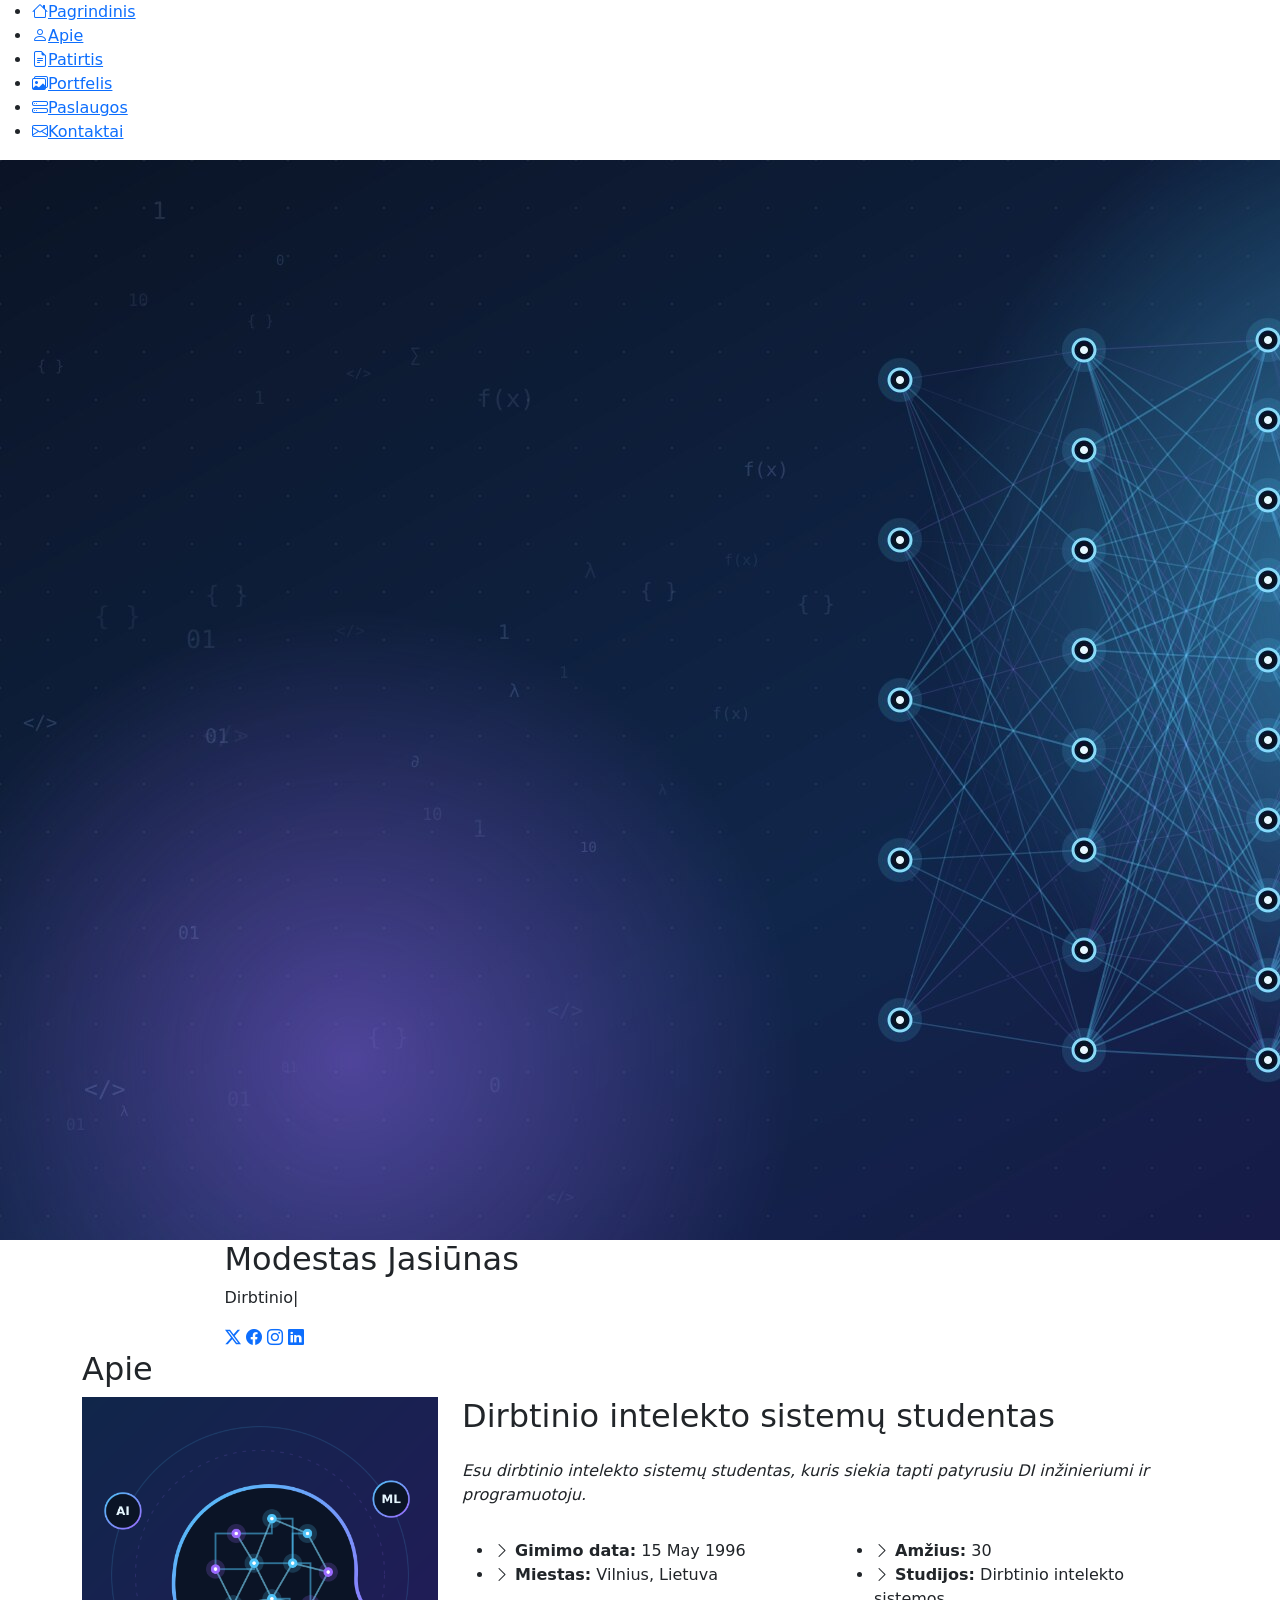
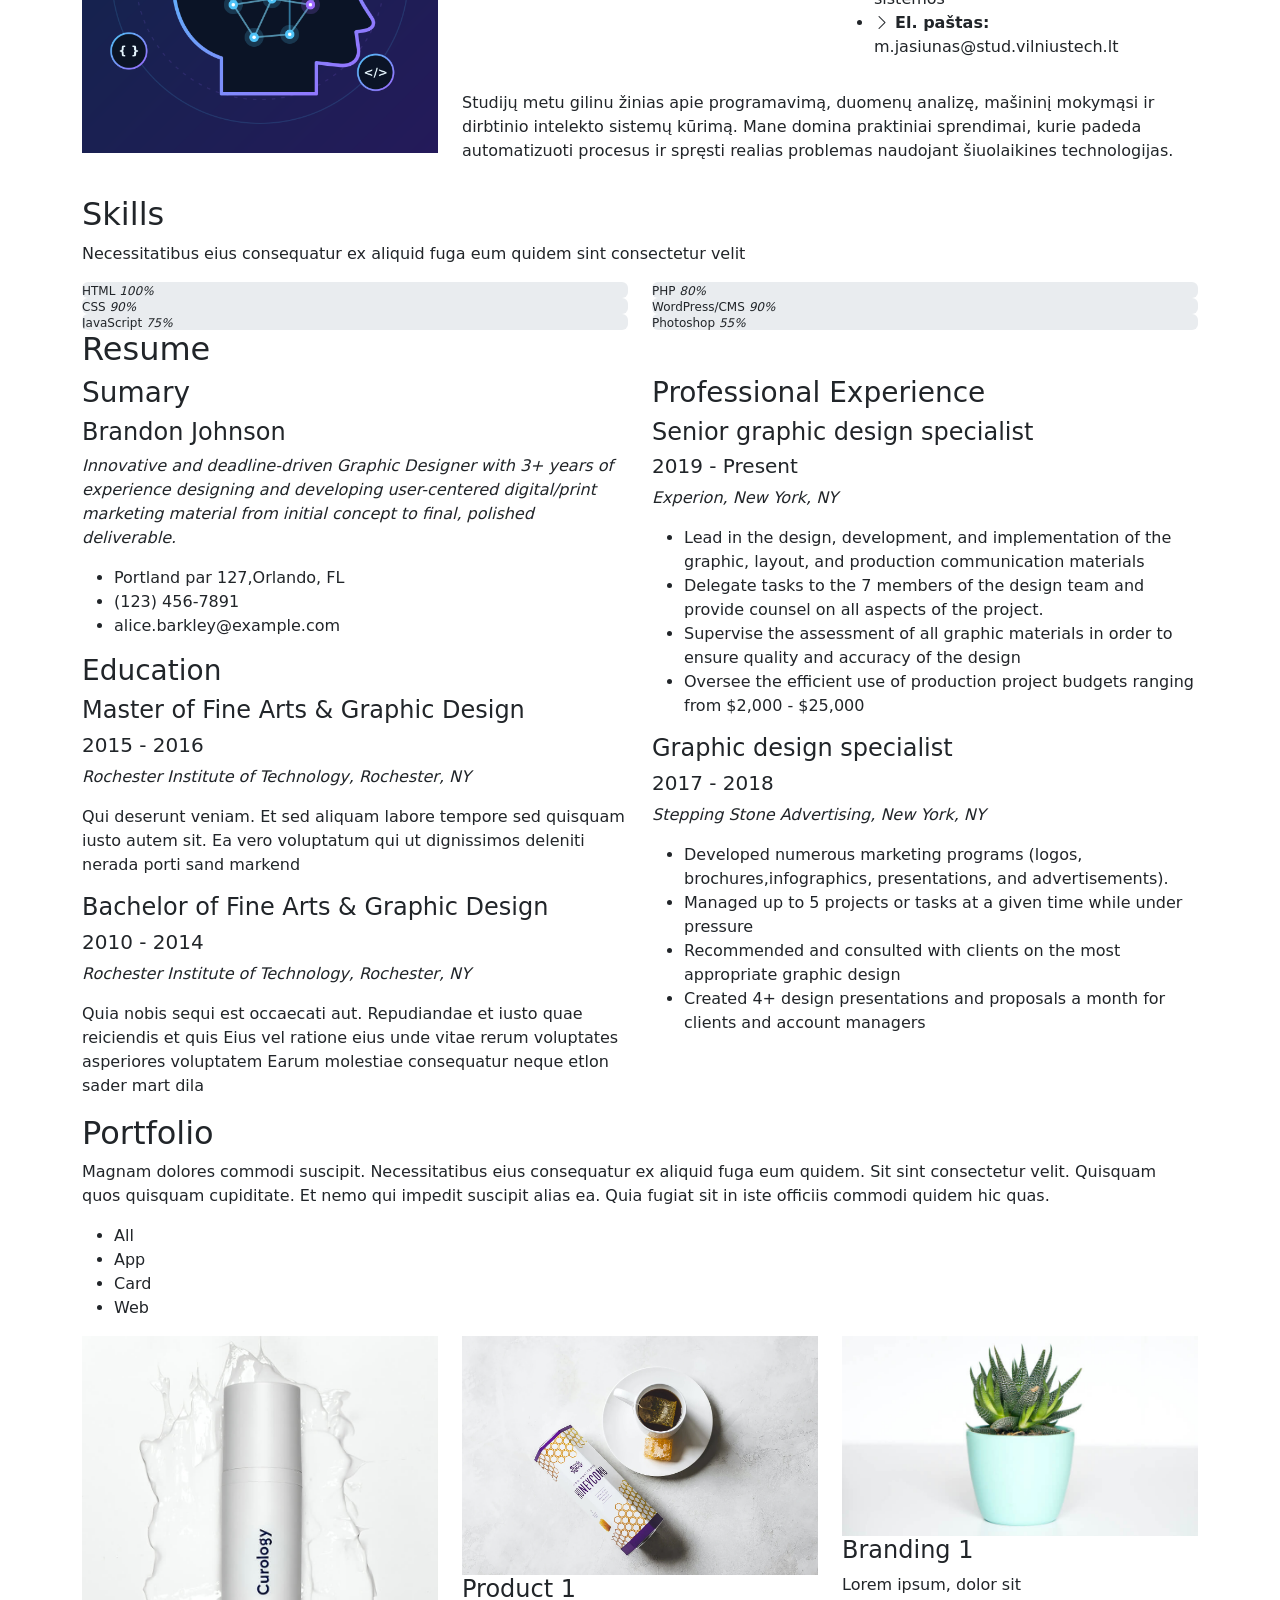
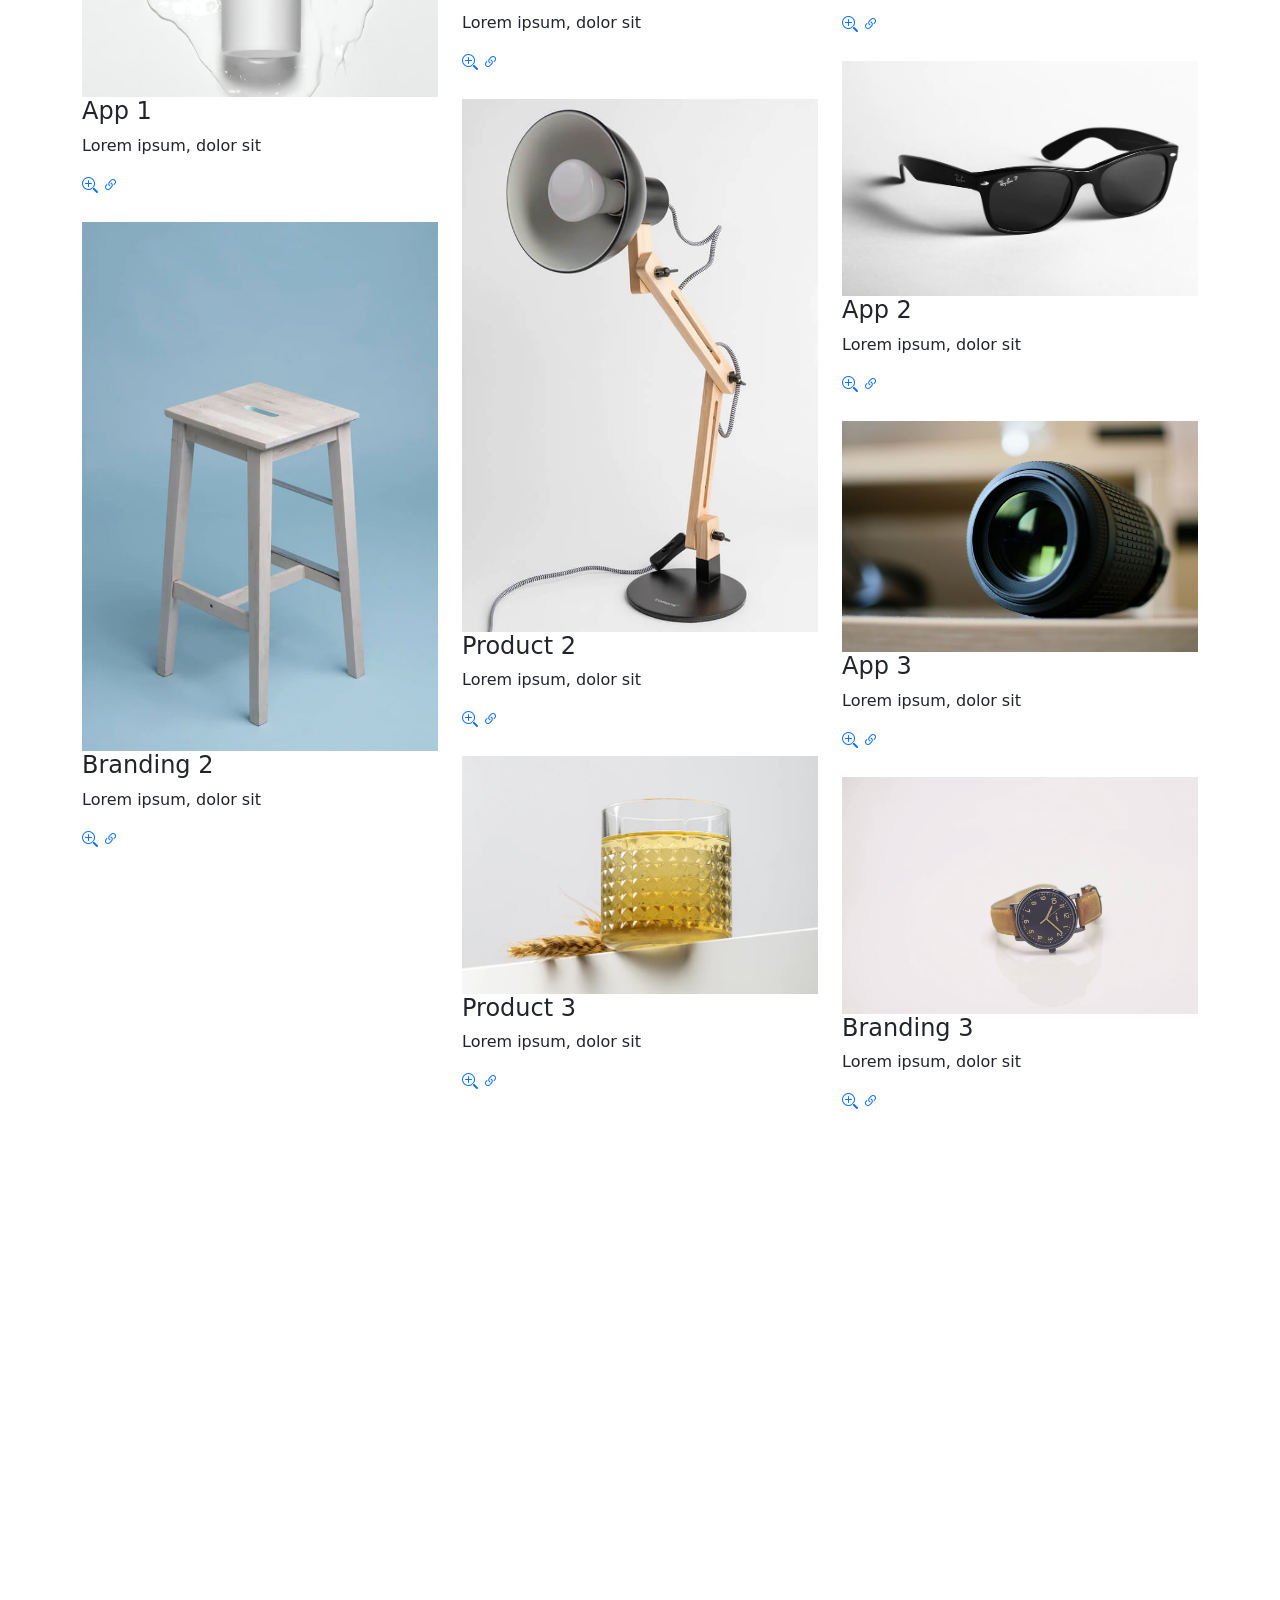
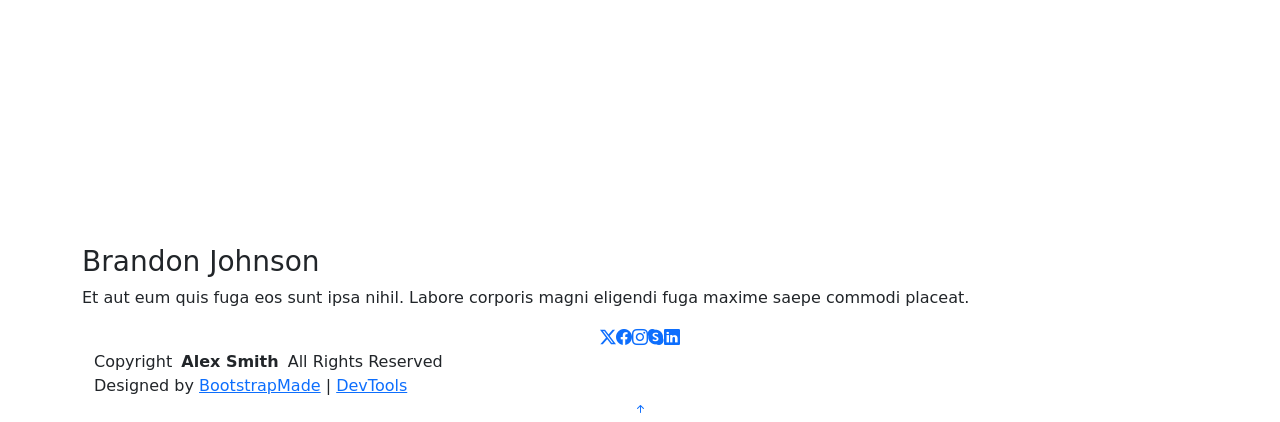
==== commit 2ea0ec35: "Update site favicon" ====
--- a/index.html
+++ b/index.html
@@ -10,7 +10,7 @@
   <meta content="" name="keywords">
 
   <!-- Favicons -->
-  <link href="assets/img/favicon.svg" rel="icon" type="image/svg+xml">
+  <link href="assets/img/favicon.jpg" rel="icon" type="image/jpeg">
   <link href="assets/img/apple-touch-icon.png" rel="apple-touch-icon">
 
   <!-- Fonts -->
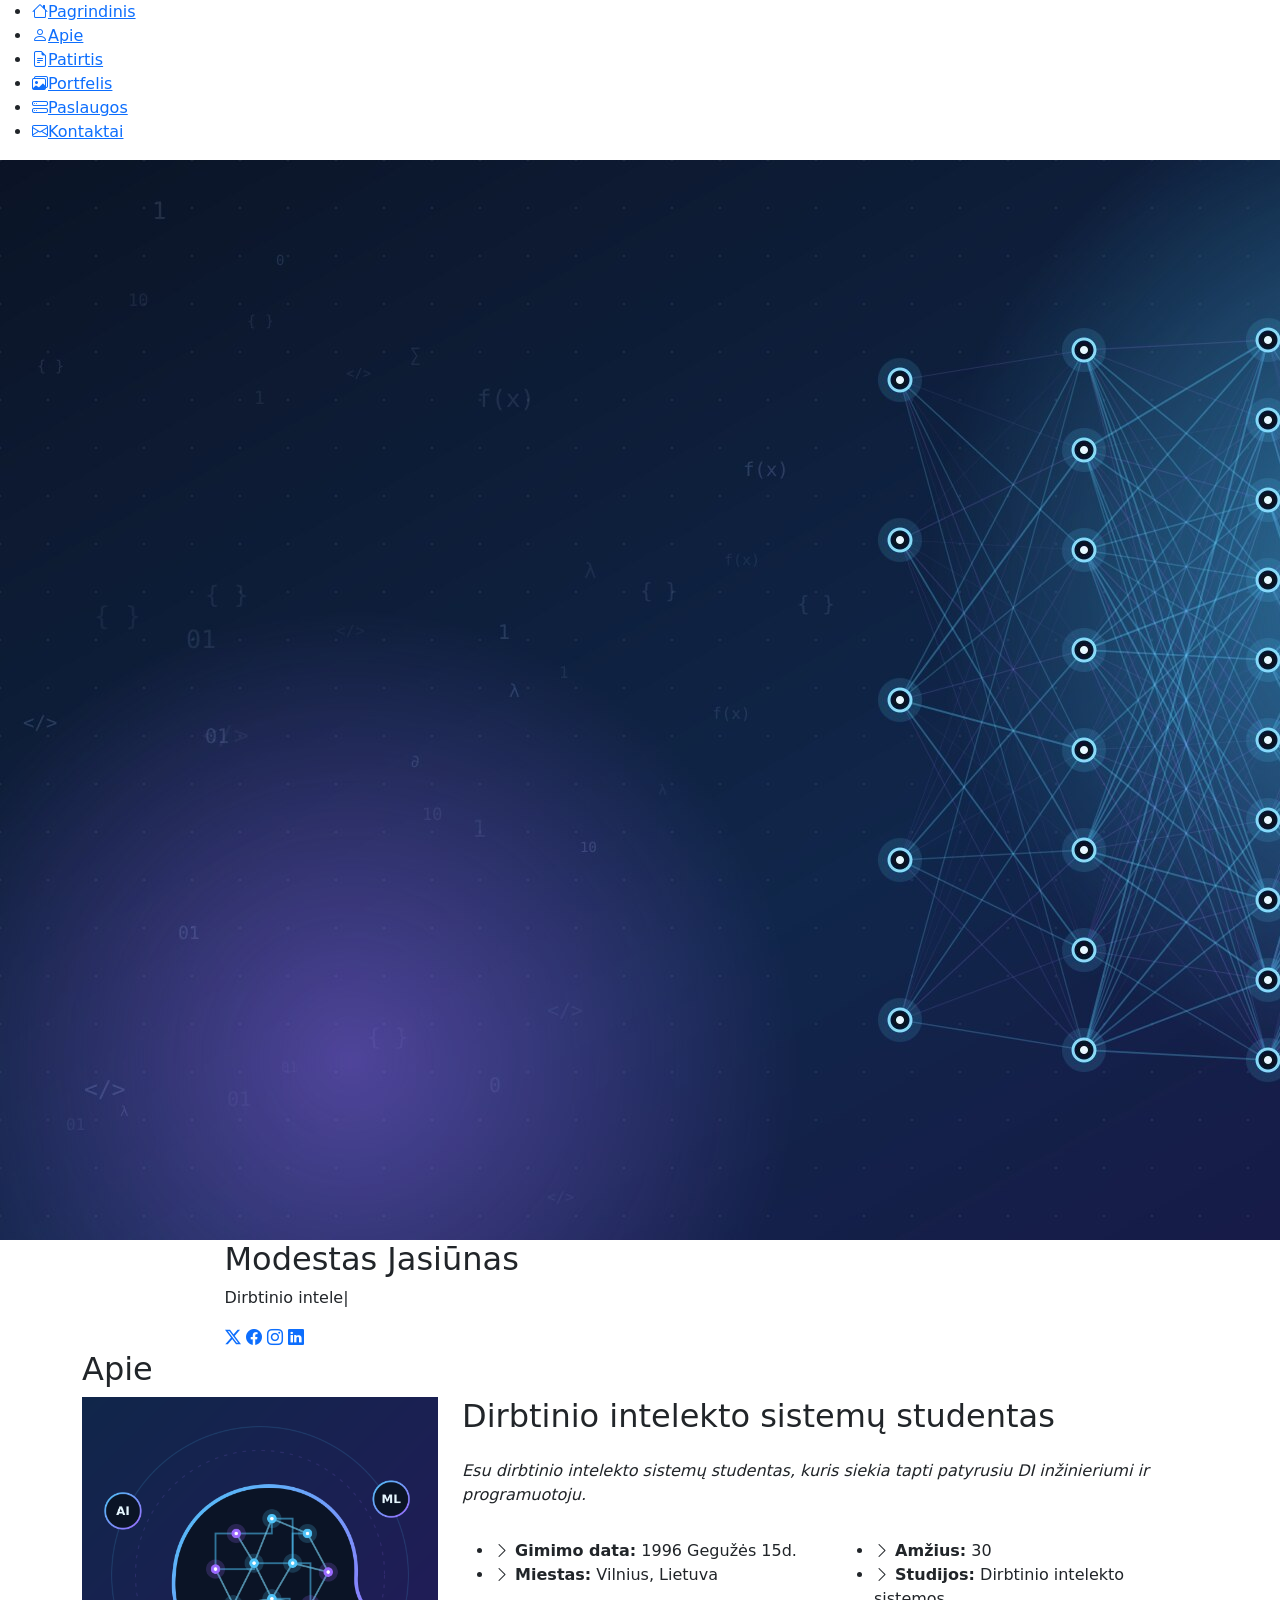
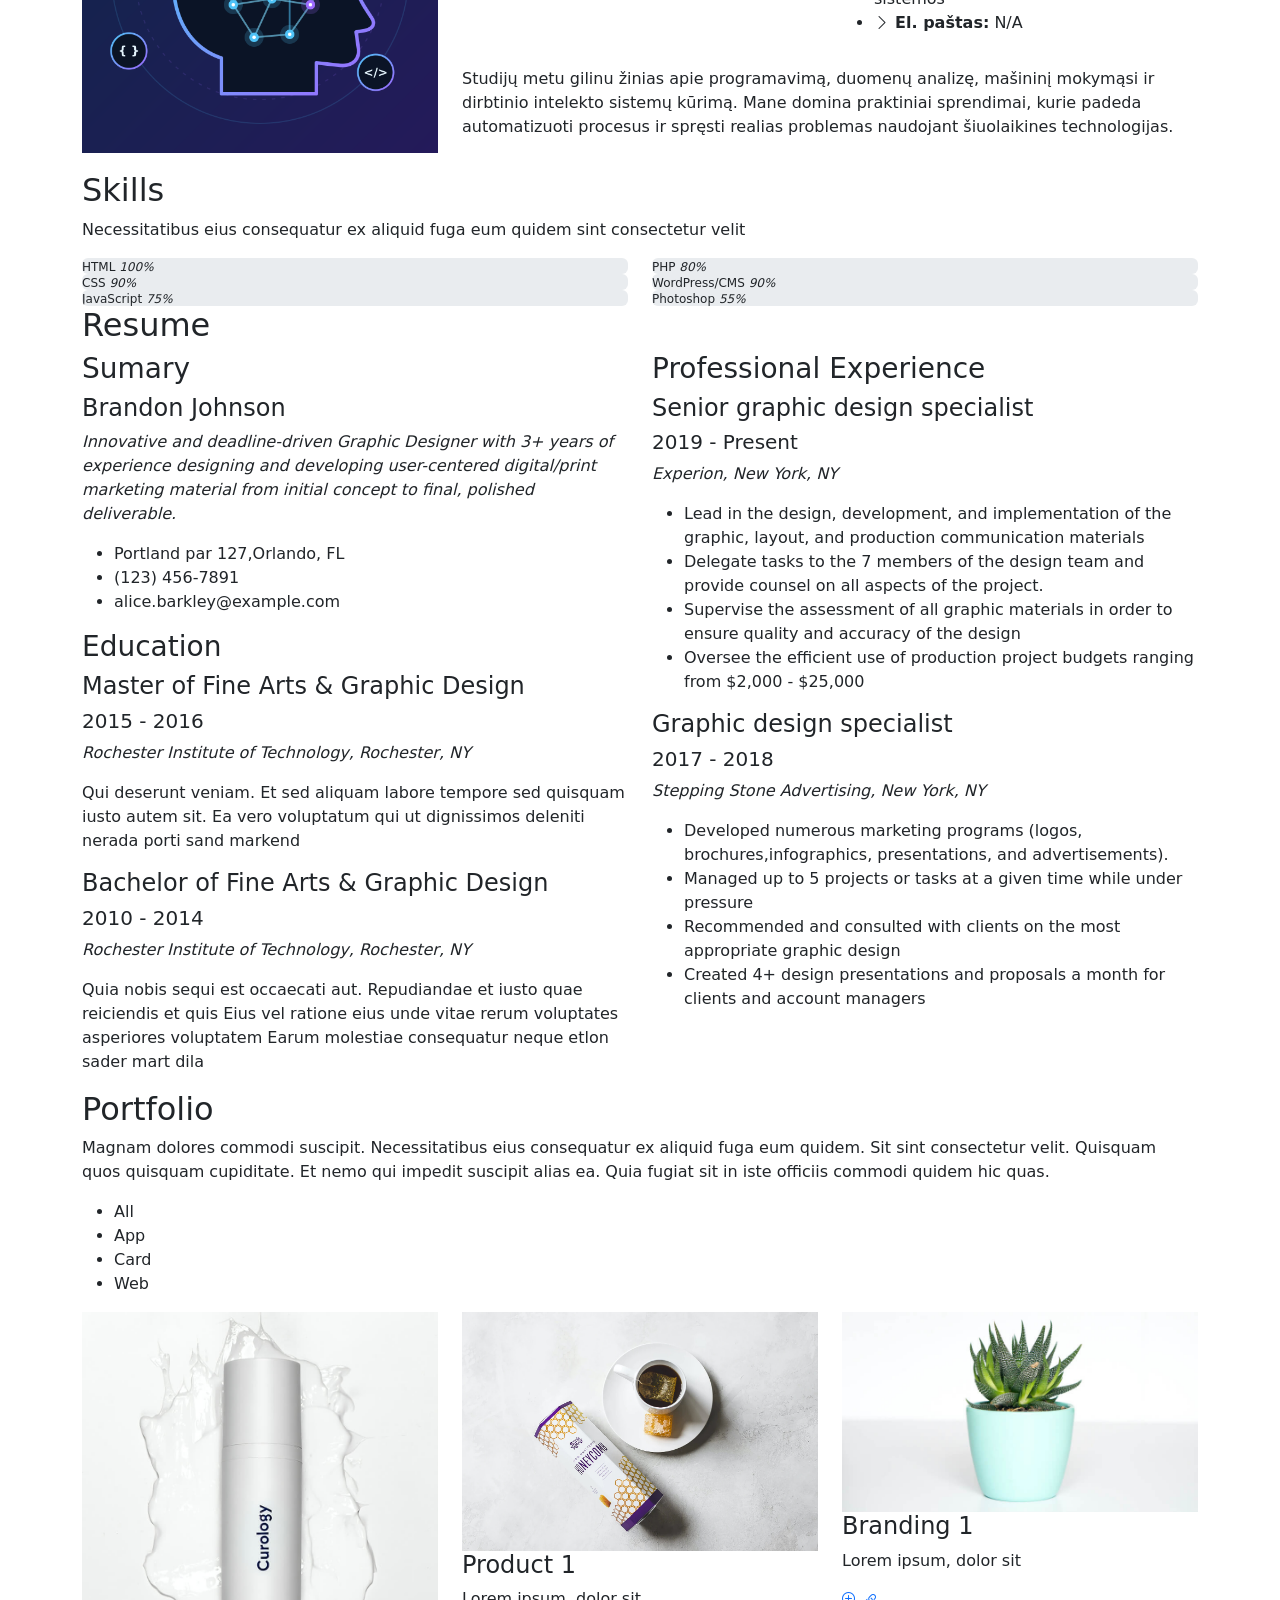
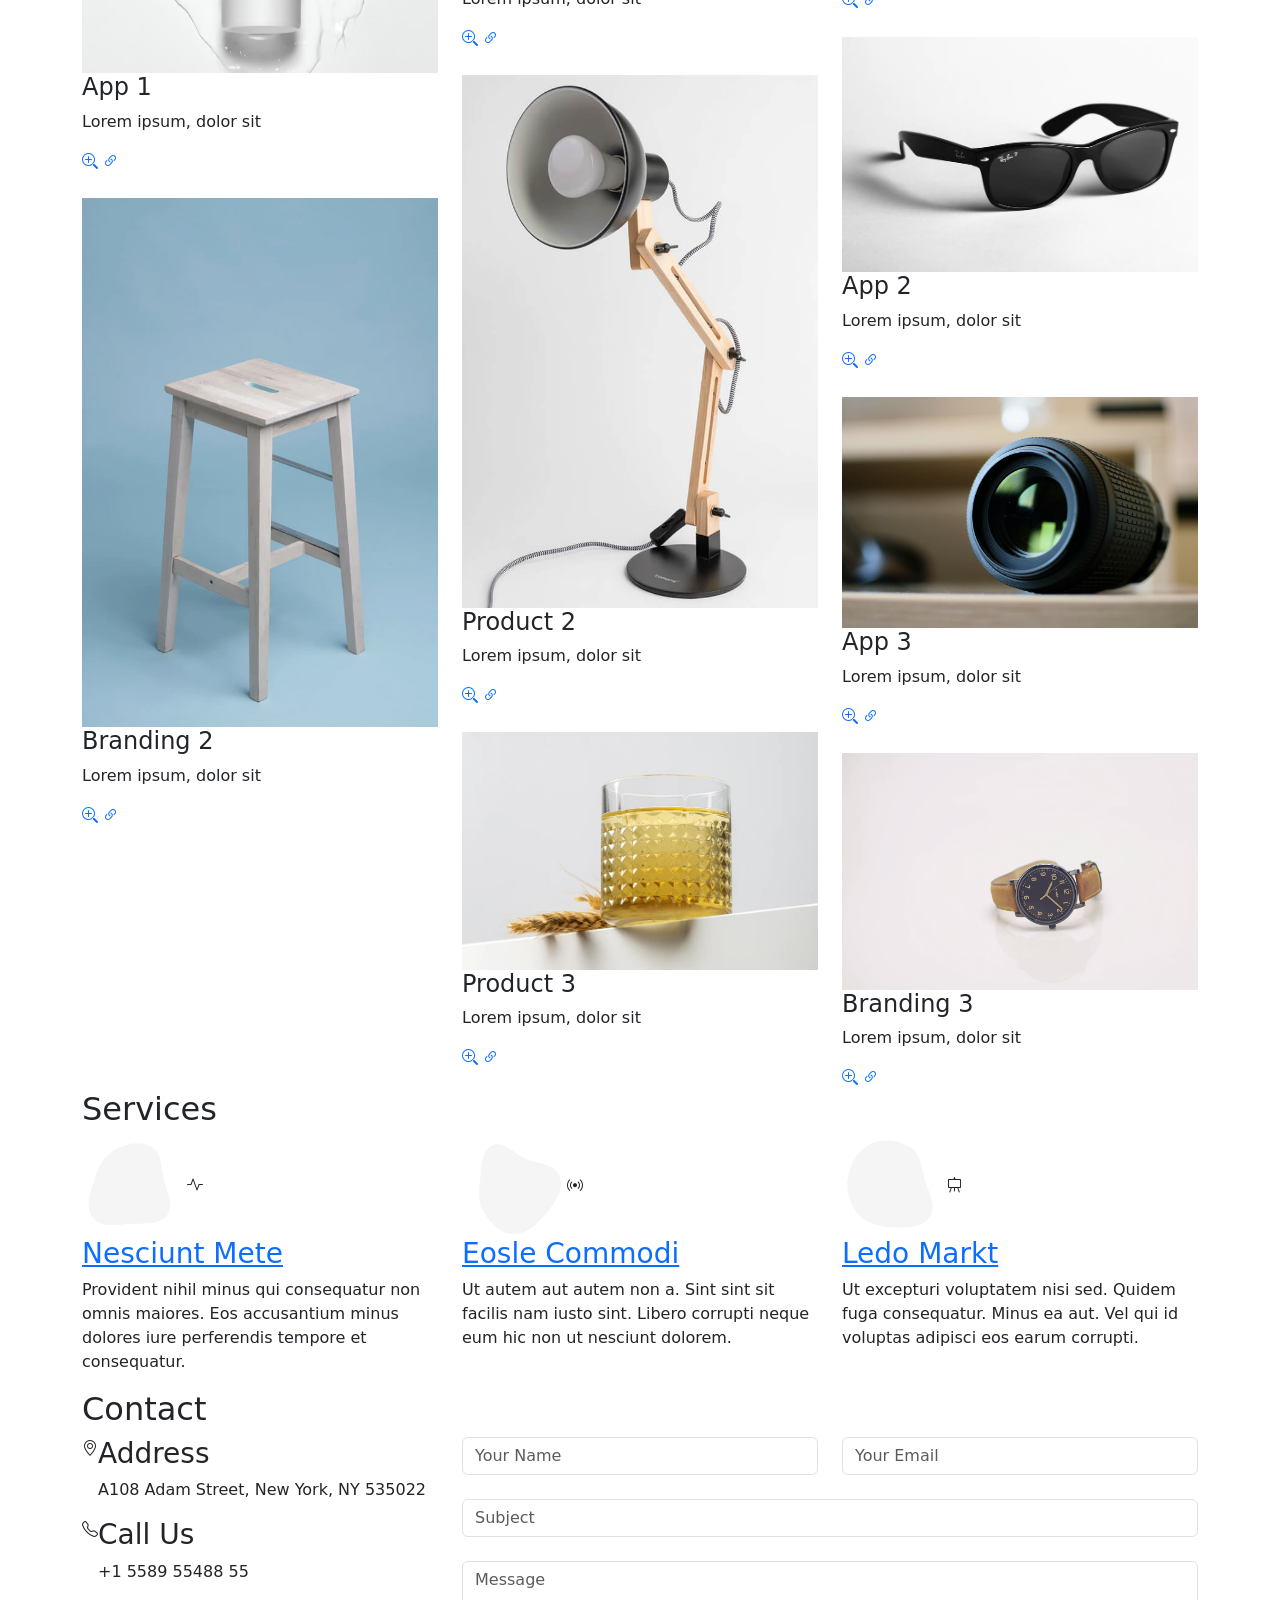
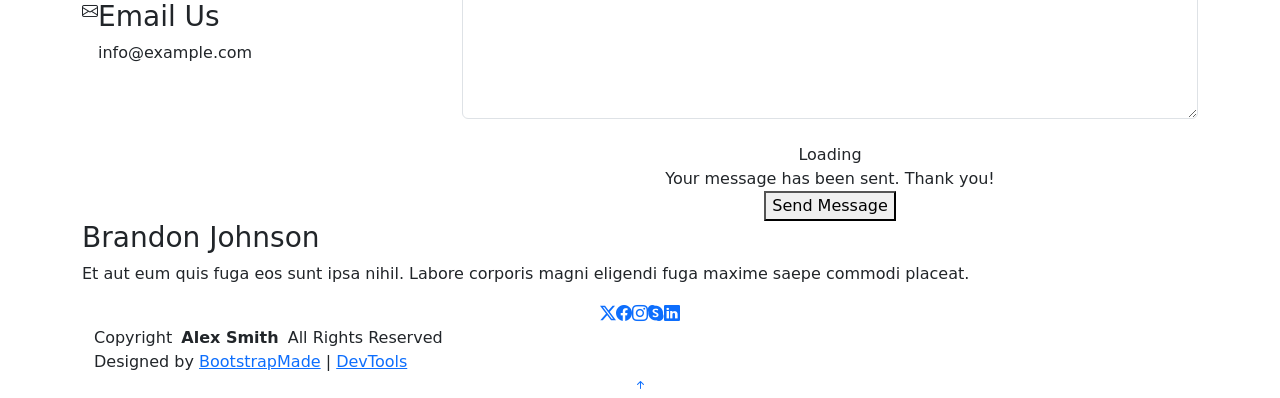
==== commit 0a12fad6: "Atnaujinti profilio informaciją Co-authored-by: Copilot <223556219+Copilot@users.noreply.github.com>" ====
--- a/index.html
+++ b/index.html
@@ -107,7 +107,7 @@
             <div class="row">
               <div class="col-lg-6">
                 <ul>
-                  <li><i class="bi bi-chevron-right"></i> <strong>Gimimo data:</strong> <span>15 May 1996</span></li>
+                  <li><i class="bi bi-chevron-right"></i> <strong>Gimimo data:</strong> <span>1996 Gegužės 15d.</span></li>
                   <li><i class="bi bi-chevron-right"></i> <strong>Miestas:</strong> <span>Vilnius, Lietuva</span></li>
                 </ul>
               </div>
@@ -115,7 +115,7 @@
                 <ul>
                   <li><i class="bi bi-chevron-right"></i> <strong>Amžius:</strong> <span>30</span></li>
                   <li><i class="bi bi-chevron-right"></i> <strong>Studijos:</strong> <span>Dirbtinio intelekto sistemos</span></li>
-                  <li><i class="bi bi-chevron-right"></i> <strong>El. paštas:</strong> <span>m.jasiunas@stud.vilniustech.lt</span></li>
+                  <li><i class="bi bi-chevron-right"></i> <strong>El. paštas:</strong> <span>N/A</span></li>
                 </ul>
               </div>
             </div>
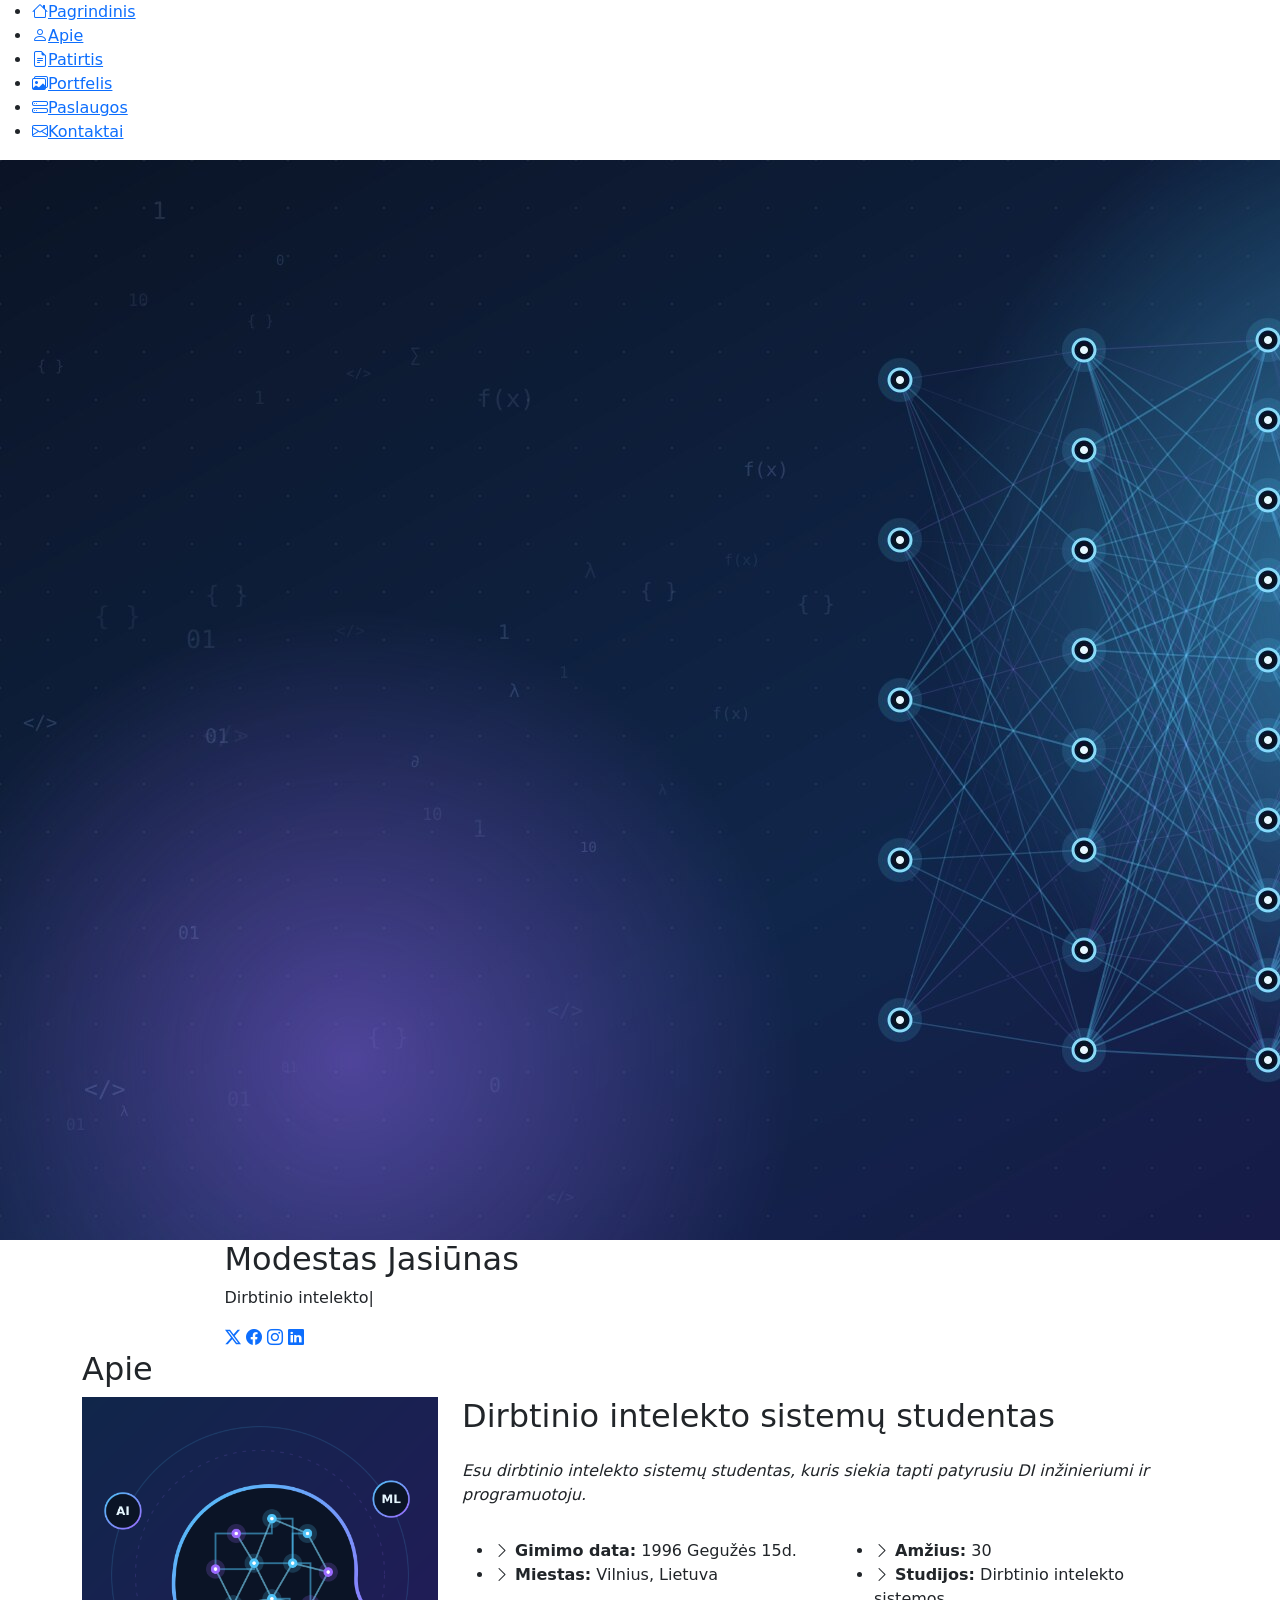
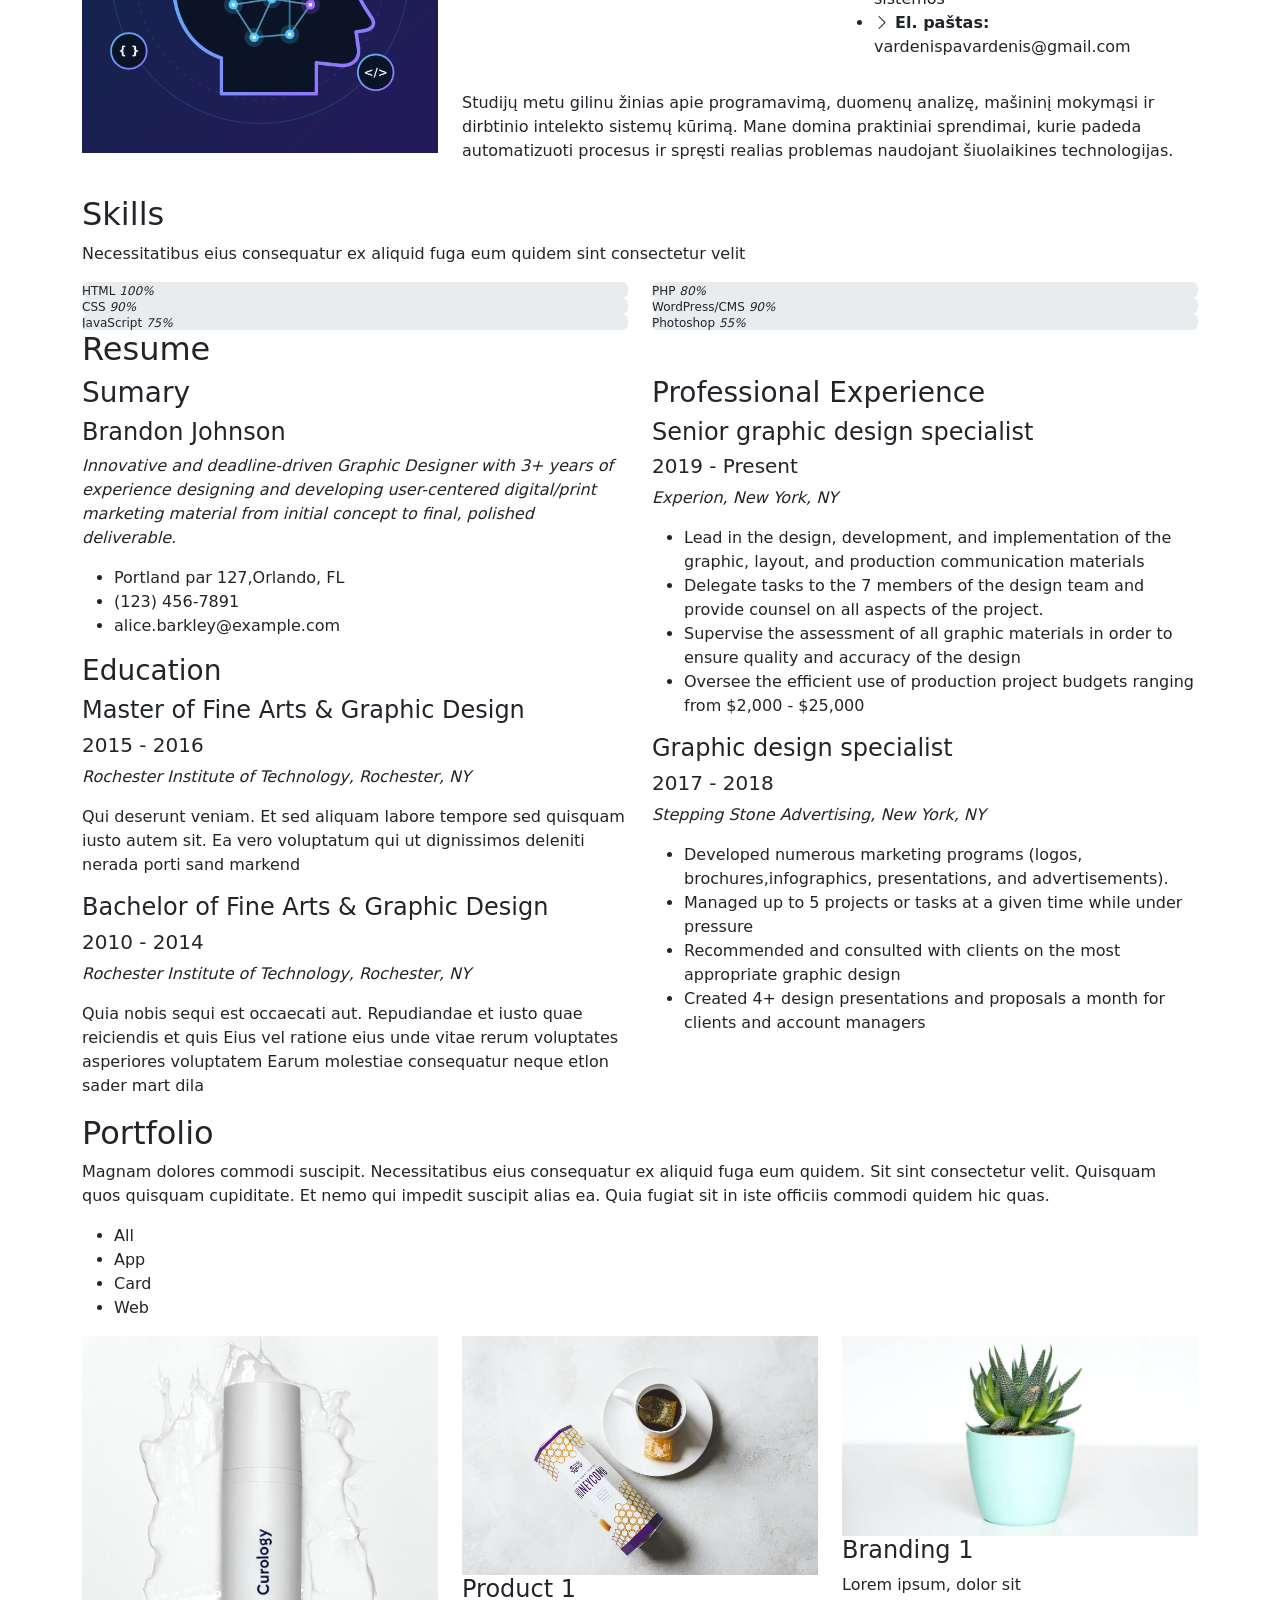
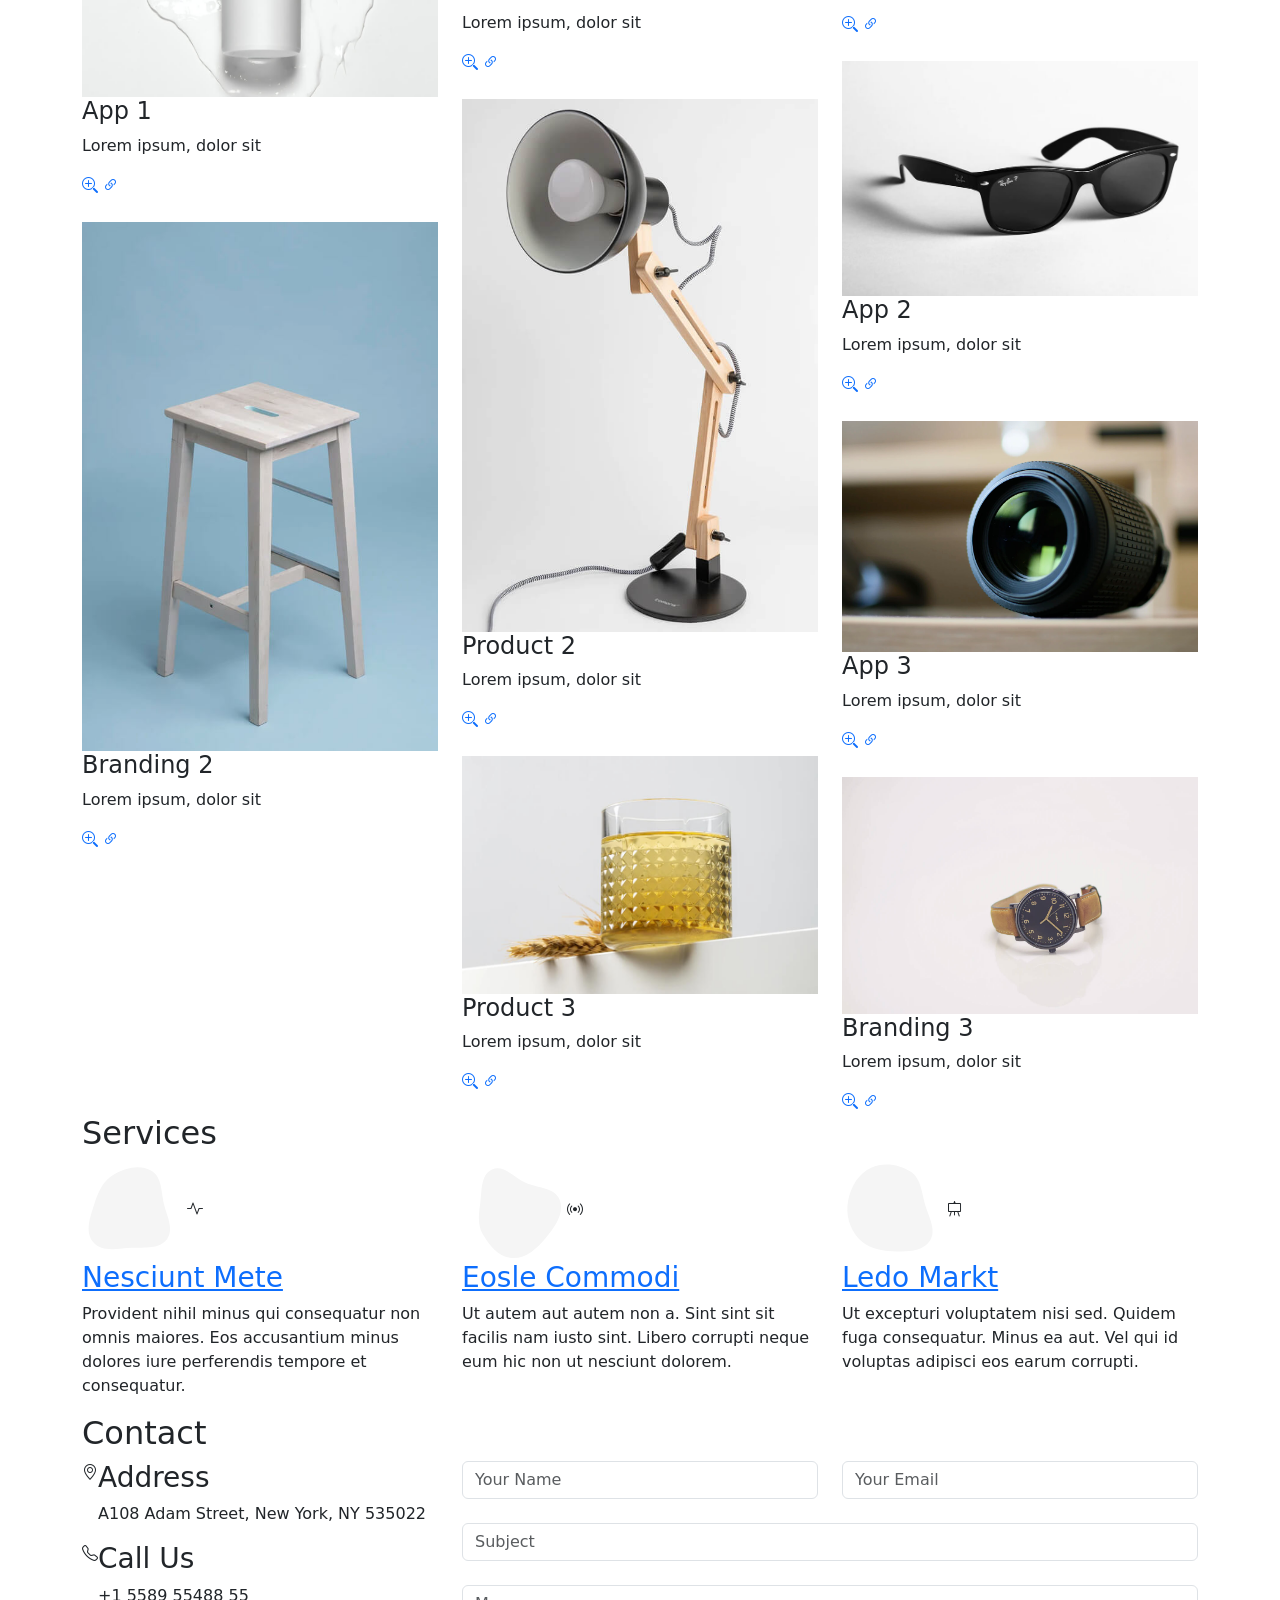
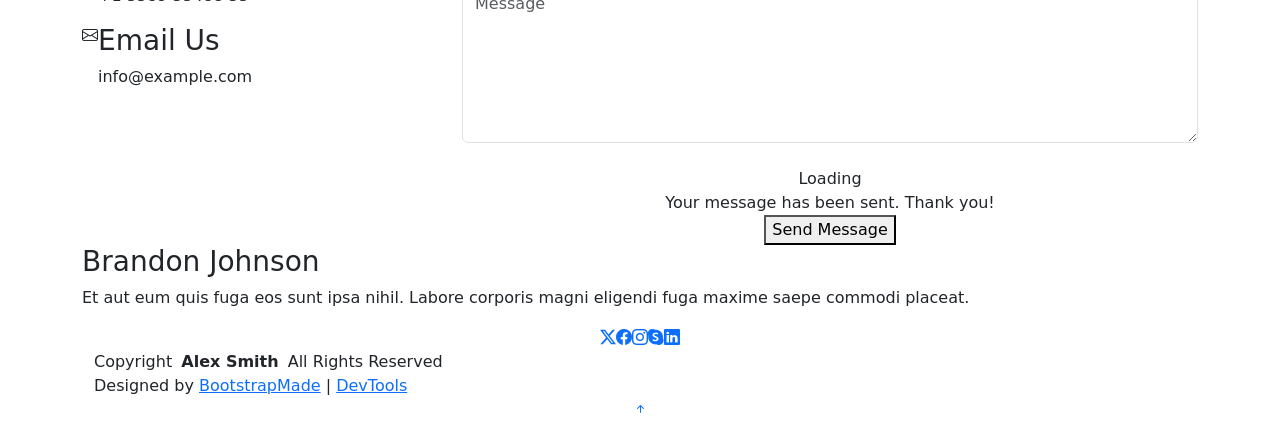
==== commit 6f86f3e0: "Atnaujinti el. pašto adresą Co-authored-by: Copilot <223556219+Copilot@users.noreply.github.com>" ====
--- a/index.html
+++ b/index.html
@@ -115,7 +115,7 @@
                 <ul>
                   <li><i class="bi bi-chevron-right"></i> <strong>Amžius:</strong> <span>30</span></li>
                   <li><i class="bi bi-chevron-right"></i> <strong>Studijos:</strong> <span>Dirbtinio intelekto sistemos</span></li>
-                  <li><i class="bi bi-chevron-right"></i> <strong>El. paštas:</strong> <span>N/A</span></li>
+                  <li><i class="bi bi-chevron-right"></i> <strong>El. paštas:</strong> <span>vardenispavardenis@gmail.com</span></li>
                 </ul>
               </div>
             </div>
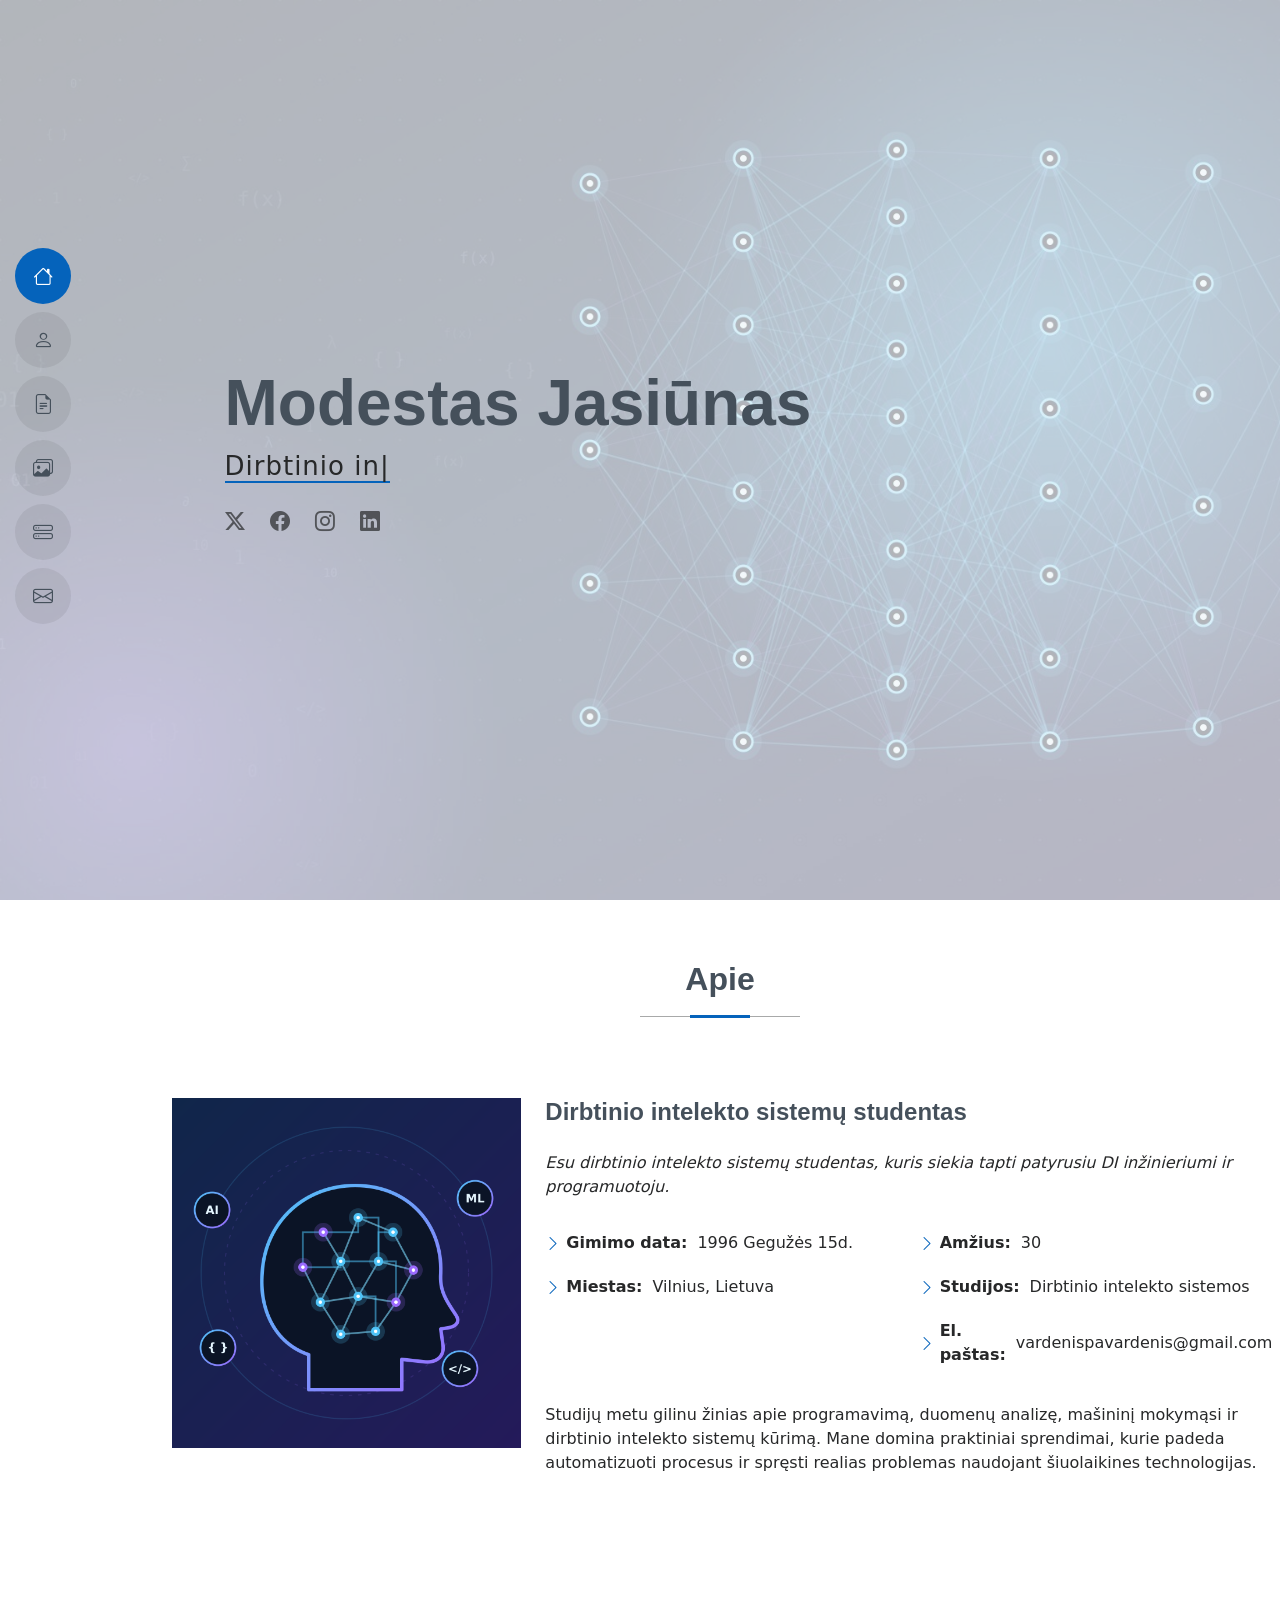
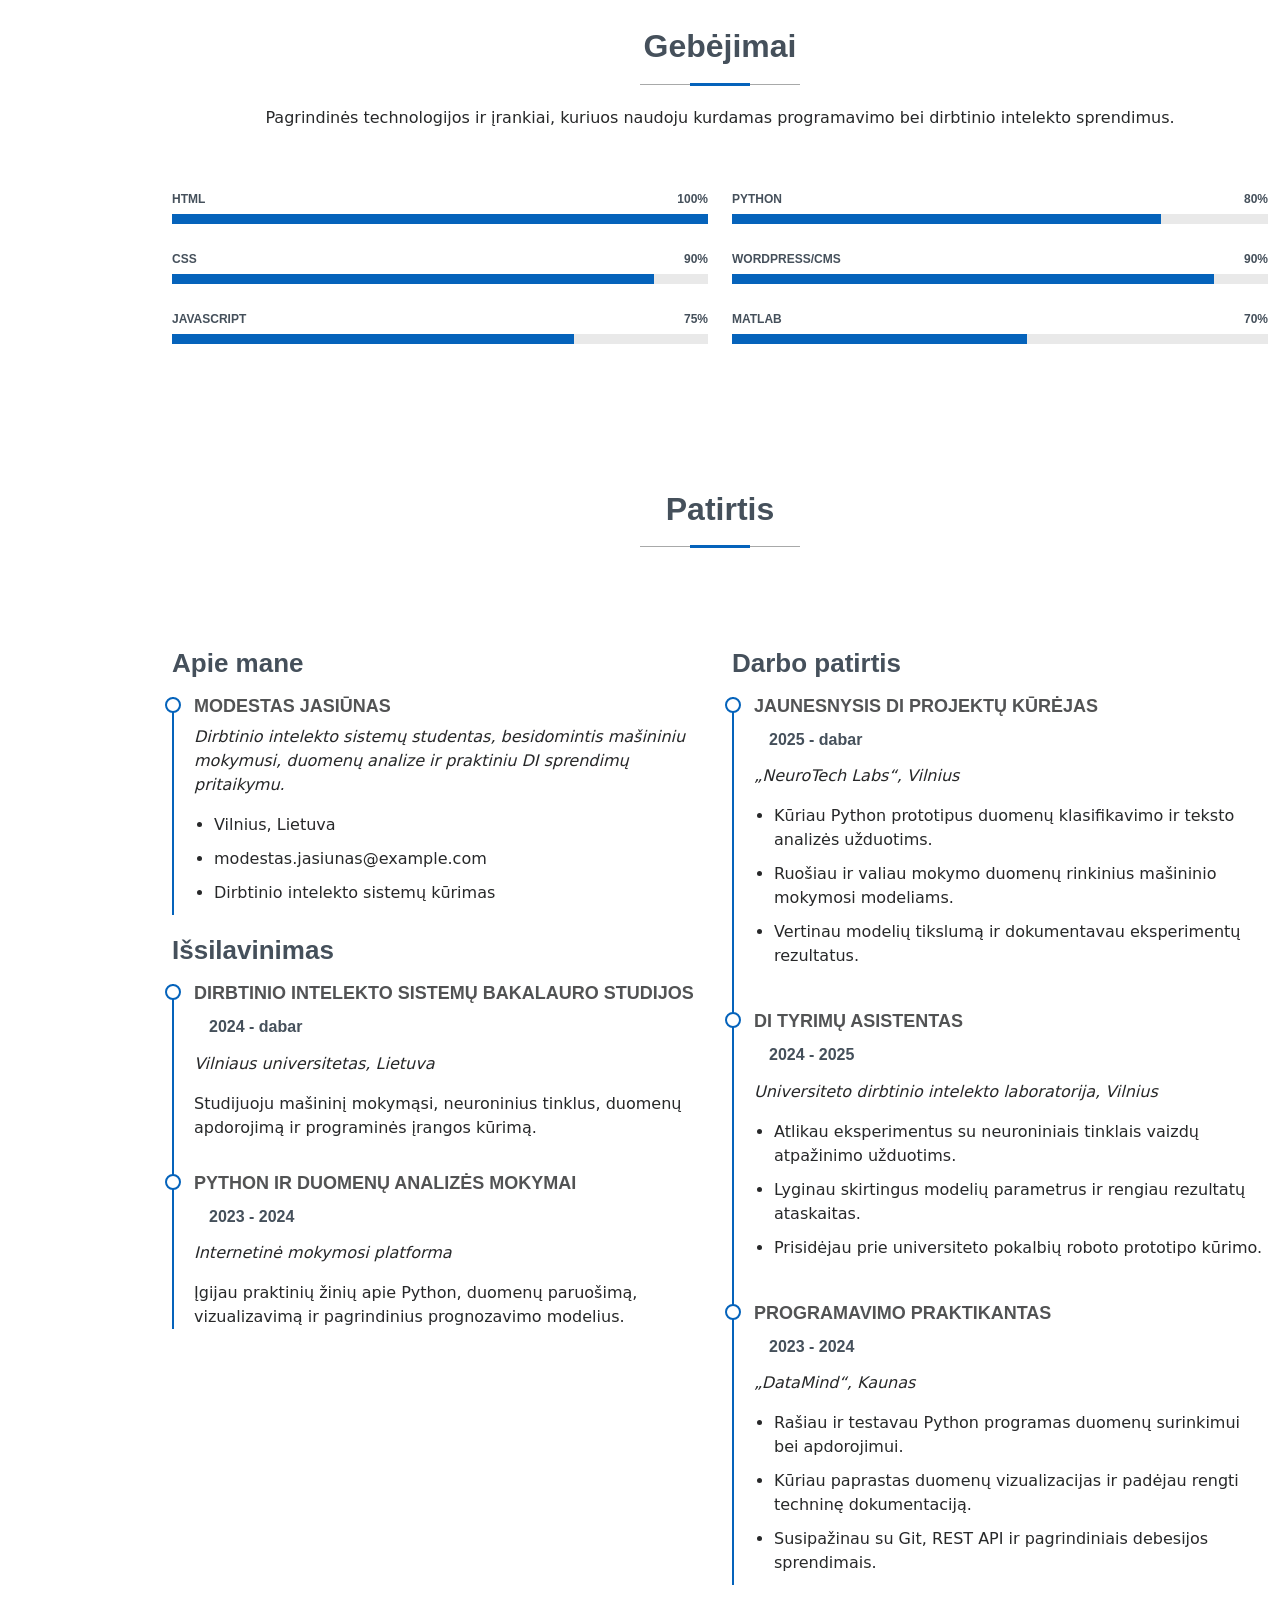
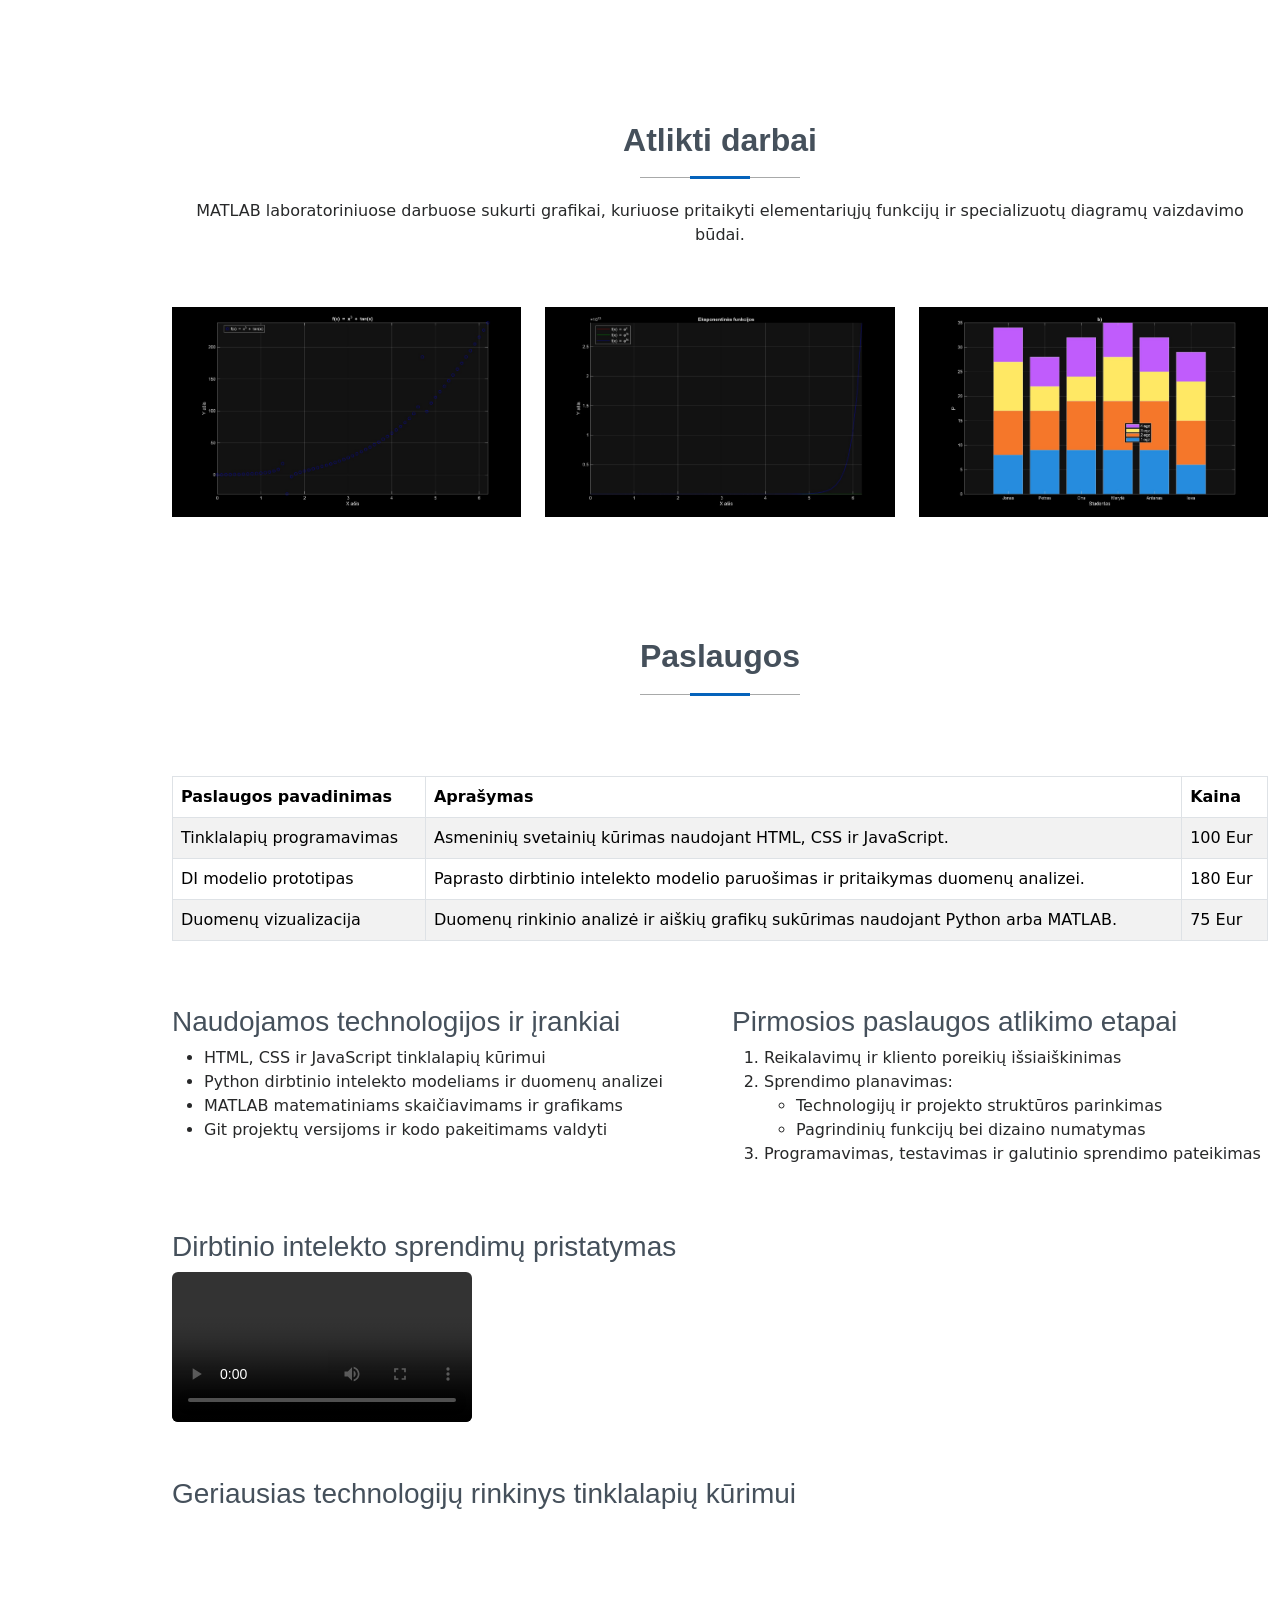
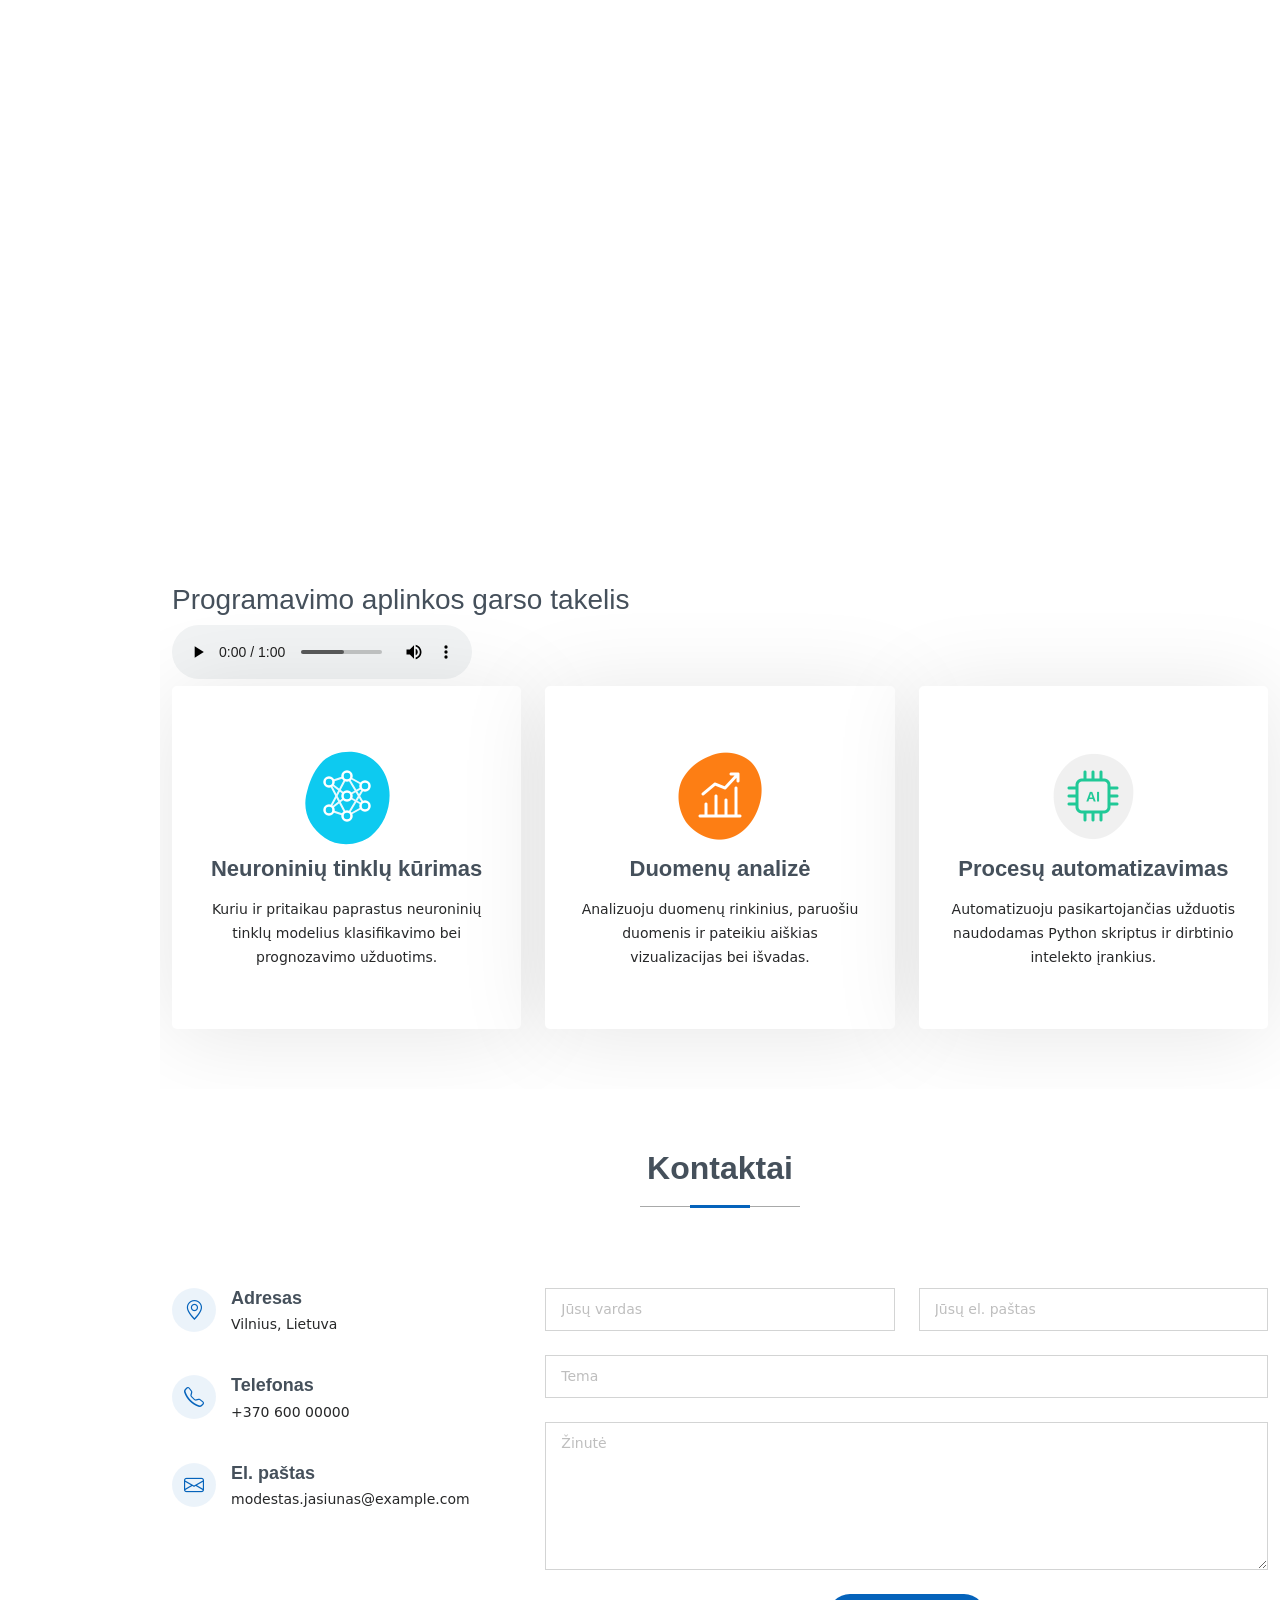
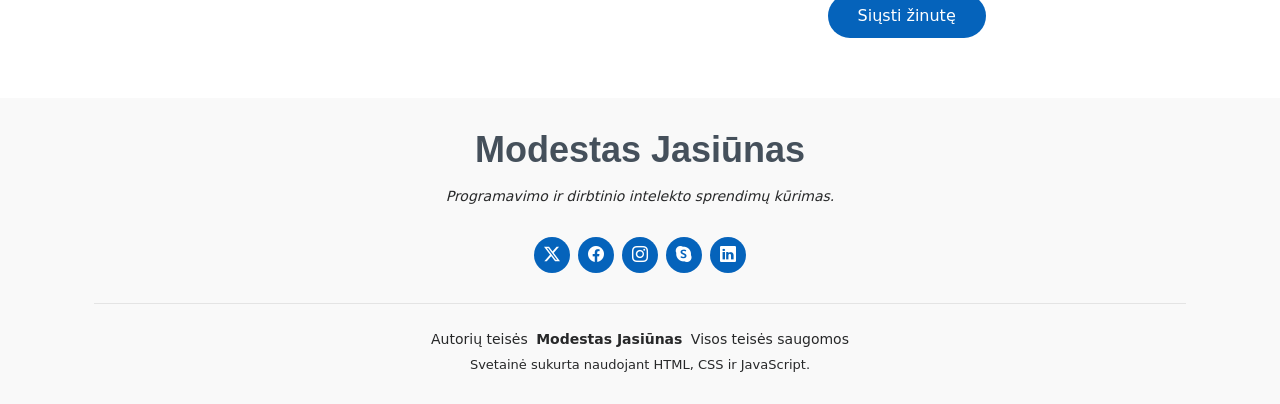
==== commit 0adffedd: "Atnaujinti CV svetaines turini" ====
--- a/index.html
+++ b/index.html
@@ -48,7 +48,7 @@
         <li><a href="#hero" class="active"><i class="bi bi-house navicon"></i><span>Pagrindinis</span></a></li>
         <li><a href="#about"><i class="bi bi-person navicon"></i><span>Apie</span></a></li>
         <li><a href="#resume"><i class="bi bi-file-earmark-text navicon"></i><span>Patirtis</span></a></li>
-        <li><a href="#portfolio"><i class="bi bi-images navicon"></i><span>Portfelis</span></a></li>
+        <li><a href="#portfolio"><i class="bi bi-images navicon"></i><span>Atlikti darbai</span></a></li>
         <li><a href="#services"><i class="bi bi-hdd-stack navicon"></i><span>Paslaugos</span></a></li>
         <li><a href="#contact"><i class="bi bi-envelope navicon"></i><span>Kontaktai</span></a></li>
       </ul>
@@ -137,8 +137,8 @@
 
       <!-- Section Title -->
       <div class="container section-title" data-aos="fade-up">
-        <h2>Skills</h2>
-        <p>Necessitatibus eius consequatur ex aliquid fuga eum quidem sint consectetur velit</p>
+        <h2>Gebėjimai</h2>
+        <p>Pagrindinės technologijos ir įrankiai, kuriuos naudoju kurdamas programavimo bei dirbtinio intelekto sprendimus.</p>
       </div><!-- End Section Title -->
 
       <div class="container" data-aos="fade-up" data-aos-delay="100">
@@ -173,7 +173,7 @@
           <div class="col-lg-6">
 
             <div class="progress">
-              <span class="skill"><span>PHP</span> <i class="val">80%</i></span>
+              <span class="skill"><span>Python</span> <i class="val">80%</i></span>
               <div class="progress-bar-wrap">
                 <div class="progress-bar" role="progressbar" aria-valuenow="80" aria-valuemin="0" aria-valuemax="100"></div>
               </div>
@@ -187,7 +187,7 @@
             </div><!-- End Skills Item -->
 
             <div class="progress">
-              <span class="skill"><span>Photoshop</span> <i class="val">55%</i></span>
+              <span class="skill"><span>MATLAB</span> <i class="val">70%</i></span>
               <div class="progress-bar-wrap">
                 <div class="progress-bar" role="progressbar" aria-valuenow="55" aria-valuemin="0" aria-valuemax="100"></div>
               </div>
@@ -206,7 +206,7 @@
 
       <!-- Section Title -->
       <div class="container section-title" data-aos="fade-up">
-        <h2>Resume</h2>
+        <h2>Patirtis</h2>
       </div><!-- End Section Title -->
 
       <div class="container">
@@ -214,61 +214,70 @@
         <div class="row">
 
           <div class="col-lg-6" data-aos="fade-up" data-aos-delay="100">
-            <h3 class="resume-title">Sumary</h3>
+            <h3 class="resume-title">Apie mane</h3>
 
             <div class="resume-item pb-0">
-              <h4>Brandon Johnson</h4>
-              <p><em>Innovative and deadline-driven Graphic Designer with 3+ years of experience designing and developing user-centered digital/print marketing material from initial concept to final, polished deliverable.</em></p>
+              <h4>Modestas Jasiūnas</h4>
+              <p><em>Dirbtinio intelekto sistemų studentas, besidomintis mašininiu mokymusi, duomenų analize ir praktiniu DI sprendimų pritaikymu.</em></p>
               <ul>
-                <li>Portland par 127,Orlando, FL</li>
-                <li>(123) 456-7891</li>
-                <li>alice.barkley@example.com</li>
+                <li>Vilnius, Lietuva</li>
+                <li>modestas.jasiunas@example.com</li>
+                <li>Dirbtinio intelekto sistemų kūrimas</li>
               </ul>
             </div><!-- Edn Resume Item -->
 
-            <h3 class="resume-title">Education</h3>
+            <h3 class="resume-title">Išsilavinimas</h3>
             <div class="resume-item">
-              <h4>Master of Fine Arts &amp; Graphic Design</h4>
-              <h5>2015 - 2016</h5>
-              <p><em>Rochester Institute of Technology, Rochester, NY</em></p>
-              <p>Qui deserunt veniam. Et sed aliquam labore tempore sed quisquam iusto autem sit. Ea vero voluptatum qui ut dignissimos deleniti nerada porti sand markend</p>
+              <h4>Dirbtinio intelekto sistemų bakalauro studijos</h4>
+              <h5>2024 - dabar</h5>
+              <p><em>Vilniaus universitetas, Lietuva</em></p>
+              <p>Studijuoju mašininį mokymąsi, neuroninius tinklus, duomenų apdorojimą ir programinės įrangos kūrimą.</p>
             </div><!-- Edn Resume Item -->
 
             <div class="resume-item">
-              <h4>Bachelor of Fine Arts &amp; Graphic Design</h4>
-              <h5>2010 - 2014</h5>
-              <p><em>Rochester Institute of Technology, Rochester, NY</em></p>
-              <p>Quia nobis sequi est occaecati aut. Repudiandae et iusto quae reiciendis et quis Eius vel ratione eius unde vitae rerum voluptates asperiores voluptatem Earum molestiae consequatur neque etlon sader mart dila</p>
+              <h4>Python ir duomenų analizės mokymai</h4>
+              <h5>2023 - 2024</h5>
+              <p><em>Internetinė mokymosi platforma</em></p>
+              <p>Įgijau praktinių žinių apie Python, duomenų paruošimą, vizualizavimą ir pagrindinius prognozavimo modelius.</p>
             </div><!-- Edn Resume Item -->
 
           </div>
 
           <div class="col-lg-6" data-aos="fade-up" data-aos-delay="200">
-            <h3 class="resume-title">Professional Experience</h3>
+            <h3 class="resume-title">Darbo patirtis</h3>
             <div class="resume-item">
-              <h4>Senior graphic design specialist</h4>
-              <h5>2019 - Present</h5>
-              <p><em>Experion, New York, NY </em></p>
+              <h4>Jaunesnysis DI projektų kūrėjas</h4>
+              <h5>2025 - dabar</h5>
+              <p><em>„NeuroTech Labs“, Vilnius</em></p>
               <ul>
-                <li>Lead in the design, development, and implementation of the graphic, layout, and production communication materials</li>
-                <li>Delegate tasks to the 7 members of the design team and provide counsel on all aspects of the project. </li>
-                <li>Supervise the assessment of all graphic materials in order to ensure quality and accuracy of the design</li>
-                <li>Oversee the efficient use of production project budgets ranging from $2,000 - $25,000</li>
+                <li>Kūriau Python prototipus duomenų klasifikavimo ir teksto analizės užduotims.</li>
+                <li>Ruošiau ir valiau mokymo duomenų rinkinius mašininio mokymosi modeliams.</li>
+                <li>Vertinau modelių tikslumą ir dokumentavau eksperimentų rezultatus.</li>
               </ul>
             </div><!-- Edn Resume Item -->
 
             <div class="resume-item">
-              <h4>Graphic design specialist</h4>
-              <h5>2017 - 2018</h5>
-              <p><em>Stepping Stone Advertising, New York, NY</em></p>
+              <h4>DI tyrimų asistentas</h4>
+              <h5>2024 - 2025</h5>
+              <p><em>Universiteto dirbtinio intelekto laboratorija, Vilnius</em></p>
               <ul>
-                <li>Developed numerous marketing programs (logos, brochures,infographics, presentations, and advertisements).</li>
-                <li>Managed up to 5 projects or tasks at a given time while under pressure</li>
-                <li>Recommended and consulted with clients on the most appropriate graphic design</li>
-                <li>Created 4+ design presentations and proposals a month for clients and account managers</li>
+                <li>Atlikau eksperimentus su neuroniniais tinklais vaizdų atpažinimo užduotims.</li>
+                <li>Lyginau skirtingus modelių parametrus ir rengiau rezultatų ataskaitas.</li>
+                <li>Prisidėjau prie universiteto pokalbių roboto prototipo kūrimo.</li>
               </ul>
             </div><!-- Edn Resume Item -->
 
+            <div class="resume-item">
+              <h4>Programavimo praktikantas</h4>
+              <h5>2023 - 2024</h5>
+              <p><em>„DataMind“, Kaunas</em></p>
+              <ul>
+                <li>Rašiau ir testavau Python programas duomenų surinkimui bei apdorojimui.</li>
+                <li>Kūriau paprastas duomenų vizualizacijas ir padėjau rengti techninę dokumentaciją.</li>
+                <li>Susipažinau su Git, REST API ir pagrindiniais debesijos sprendimais.</li>
+              </ul>
+            </div><!-- Edn Resume Item -->
+
           </div>
 
         </div>
@@ -282,110 +291,40 @@
 
       <!-- Section Title -->
       <div class="container section-title" data-aos="fade-up">
-        <h2>Portfolio</h2>
-        <p>Magnam dolores commodi suscipit. Necessitatibus eius consequatur ex aliquid fuga eum quidem. Sit sint consectetur velit. Quisquam quos quisquam cupiditate. Et nemo qui impedit suscipit alias ea. Quia fugiat sit in iste officiis commodi quidem hic quas.</p>
+        <h2>Atlikti darbai</h2>
+        <p>MATLAB laboratoriniuose darbuose sukurti grafikai, kuriuose pritaikyti elementariųjų funkcijų ir specializuotų diagramų vaizdavimo būdai.</p>
       </div><!-- End Section Title -->
 
       <div class="container">
 
         <div class="isotope-layout" data-default-filter="*" data-layout="masonry" data-sort="original-order">
 
-          <ul class="portfolio-filters isotope-filters" data-aos="fade-up" data-aos-delay="100">
-            <li data-filter="*" class="filter-active">All</li>
-            <li data-filter=".filter-app">App</li>
-            <li data-filter=".filter-product">Card</li>
-            <li data-filter=".filter-branding">Web</li>
-          </ul><!-- End Portfolio Filters -->
-
           <div class="row gy-4 isotope-container" data-aos="fade-up" data-aos-delay="200">
 
-            <div class="col-lg-4 col-md-6 portfolio-item isotope-item filter-app">
-              <img src="assets/img/masonry-portfolio/masonry-portfolio-1.jpg" class="img-fluid" alt="">
+            <div class="col-lg-4 col-md-6 portfolio-item isotope-item">
+              <img src="assets/img/portfolio/untitled1.jpg" class="img-fluid" alt="Funkcijos x kubu plius tangentas grafikas">
               <div class="portfolio-info">
-                <h4>App 1</h4>
-                <p>Lorem ipsum, dolor sit</p>
-                <a href="assets/img/masonry-portfolio/masonry-portfolio-1.jpg" title="App 1" data-gallery="portfolio-gallery-app" class="glightbox preview-link"><i class="bi bi-zoom-in"></i></a>
-                <a href="" title="More Details" class="details-link"><i class="bi bi-link-45deg"></i></a>
+                <h4>Funkcija x³ + tan(x)</h4>
+                <p>Elementariosios funkcijos grafikas, sudarytas MATLAB aplinkoje, naudojant mėlynus taškinius žymeklius.</p>
+                <a href="assets/img/portfolio/untitled1.jpg" title="Funkcija x³ + tan(x)" data-gallery="portfolio-gallery-matlab" class="glightbox preview-link"><i class="bi bi-zoom-in"></i></a>
               </div>
             </div><!-- End Portfolio Item -->
 
-            <div class="col-lg-4 col-md-6 portfolio-item isotope-item filter-product">
-              <img src="assets/img/masonry-portfolio/masonry-portfolio-2.jpg" class="img-fluid" alt="">
+            <div class="col-lg-4 col-md-6 portfolio-item isotope-item">
+              <img src="assets/img/portfolio/untitled2.jpg" class="img-fluid" alt="Trijų eksponentinių funkcijų grafikas">
               <div class="portfolio-info">
-                <h4>Product 1</h4>
-                <p>Lorem ipsum, dolor sit</p>
-                <a href="assets/img/masonry-portfolio/masonry-portfolio-2.jpg" title="Product 1" data-gallery="portfolio-gallery-product" class="glightbox preview-link"><i class="bi bi-zoom-in"></i></a>
-                <a href="" title="More Details" class="details-link"><i class="bi bi-link-45deg"></i></a>
+                <h4>Eksponentinių funkcijų palyginimas</h4>
+                <p>Viename grafike pavaizduotos funkcijos f(x) = eˣ, f(x) = e³ˣ ir f(x) = e⁵ˣ, naudojant skirtingas spalvas.</p>
+                <a href="assets/img/portfolio/untitled2.jpg" title="Eksponentinių funkcijų palyginimas" data-gallery="portfolio-gallery-matlab" class="glightbox preview-link"><i class="bi bi-zoom-in"></i></a>
               </div>
             </div><!-- End Portfolio Item -->
 
-            <div class="col-lg-4 col-md-6 portfolio-item isotope-item filter-branding">
-              <img src="assets/img/masonry-portfolio/masonry-portfolio-3.jpg" class="img-fluid" alt="">
+            <div class="col-lg-4 col-md-6 portfolio-item isotope-item">
+              <img src="assets/img/portfolio/untitled3.jpg" class="img-fluid" alt="Studentų pažymių sudėtinė stulpelinė diagrama">
               <div class="portfolio-info">
-                <h4>Branding 1</h4>
-                <p>Lorem ipsum, dolor sit</p>
-                <a href="assets/img/masonry-portfolio/masonry-portfolio-3.jpg" title="Branding 1" data-gallery="portfolio-gallery-branding" class="glightbox preview-link"><i class="bi bi-zoom-in"></i></a>
-                <a href="" title="More Details" class="details-link"><i class="bi bi-link-45deg"></i></a>
-              </div>
-            </div><!-- End Portfolio Item -->
-
-            <div class="col-lg-4 col-md-6 portfolio-item isotope-item filter-app">
-              <img src="assets/img/masonry-portfolio/masonry-portfolio-4.jpg" class="img-fluid" alt="">
-              <div class="portfolio-info">
-                <h4>App 2</h4>
-                <p>Lorem ipsum, dolor sit</p>
-                <a href="assets/img/masonry-portfolio/masonry-portfolio-4.jpg" title="App 2" data-gallery="portfolio-gallery-app" class="glightbox preview-link"><i class="bi bi-zoom-in"></i></a>
-                <a href="" title="More Details" class="details-link"><i class="bi bi-link-45deg"></i></a>
-              </div>
-            </div><!-- End Portfolio Item -->
-
-            <div class="col-lg-4 col-md-6 portfolio-item isotope-item filter-product">
-              <img src="assets/img/masonry-portfolio/masonry-portfolio-5.jpg" class="img-fluid" alt="">
-              <div class="portfolio-info">
-                <h4>Product 2</h4>
-                <p>Lorem ipsum, dolor sit</p>
-                <a href="assets/img/masonry-portfolio/masonry-portfolio-5.jpg" title="Product 2" data-gallery="portfolio-gallery-product" class="glightbox preview-link"><i class="bi bi-zoom-in"></i></a>
-                <a href="" title="More Details" class="details-link"><i class="bi bi-link-45deg"></i></a>
-              </div>
-            </div><!-- End Portfolio Item -->
-
-            <div class="col-lg-4 col-md-6 portfolio-item isotope-item filter-branding">
-              <img src="assets/img/masonry-portfolio/masonry-portfolio-6.jpg" class="img-fluid" alt="">
-              <div class="portfolio-info">
-                <h4>Branding 2</h4>
-                <p>Lorem ipsum, dolor sit</p>
-                <a href="assets/img/masonry-portfolio/masonry-portfolio-6.jpg" title="Branding 2" data-gallery="portfolio-gallery-branding" class="glightbox preview-link"><i class="bi bi-zoom-in"></i></a>
-                <a href="" title="More Details" class="details-link"><i class="bi bi-link-45deg"></i></a>
-              </div>
-            </div><!-- End Portfolio Item -->
-
-            <div class="col-lg-4 col-md-6 portfolio-item isotope-item filter-app">
-              <img src="assets/img/masonry-portfolio/masonry-portfolio-7.jpg" class="img-fluid" alt="">
-              <div class="portfolio-info">
-                <h4>App 3</h4>
-                <p>Lorem ipsum, dolor sit</p>
-                <a href="assets/img/masonry-portfolio/masonry-portfolio-7.jpg" title="App 3" data-gallery="portfolio-gallery-app" class="glightbox preview-link"><i class="bi bi-zoom-in"></i></a>
-                <a href="" title="More Details" class="details-link"><i class="bi bi-link-45deg"></i></a>
-              </div>
-            </div><!-- End Portfolio Item -->
-
-            <div class="col-lg-4 col-md-6 portfolio-item isotope-item filter-product">
-              <img src="assets/img/masonry-portfolio/masonry-portfolio-8.jpg" class="img-fluid" alt="">
-              <div class="portfolio-info">
-                <h4>Product 3</h4>
-                <p>Lorem ipsum, dolor sit</p>
-                <a href="assets/img/masonry-portfolio/masonry-portfolio-8.jpg" title="Product 3" data-gallery="portfolio-gallery-product" class="glightbox preview-link"><i class="bi bi-zoom-in"></i></a>
-                <a href="" title="More Details" class="details-link"><i class="bi bi-link-45deg"></i></a>
-              </div>
-            </div><!-- End Portfolio Item -->
-
-            <div class="col-lg-4 col-md-6 portfolio-item isotope-item filter-branding">
-              <img src="assets/img/masonry-portfolio/masonry-portfolio-9.jpg" class="img-fluid" alt="">
-              <div class="portfolio-info">
-                <h4>Branding 3</h4>
-                <p>Lorem ipsum, dolor sit</p>
-                <a href="assets/img/masonry-portfolio/masonry-portfolio-9.jpg" title="Branding 2" data-gallery="portfolio-gallery-branding" class="glightbox preview-link"><i class="bi bi-zoom-in"></i></a>
-                <a href="" title="More Details" class="details-link"><i class="bi bi-link-45deg"></i></a>
+                <h4>Studentų pažymių pasiskirstymas</h4>
+                <p>Sudėtinė stulpelinė diagrama, rodanti šešių studentų pažymių nuo 1 iki 4 egzamino dalių pasiskirstymą.</p>
+                <a href="assets/img/portfolio/untitled3.jpg" title="Studentų pažymių pasiskirstymas" data-gallery="portfolio-gallery-matlab" class="glightbox preview-link"><i class="bi bi-zoom-in"></i></a>
               </div>
             </div><!-- End Portfolio Item -->
 
@@ -402,8 +341,94 @@
 
       <!-- Section Title -->
       <div class="container section-title" data-aos="fade-up">
-        <h2>Services</h2>
+        <h2>Paslaugos</h2>
       </div><!-- End Section Title -->
+
+      <div class="container mb-5" data-aos="fade-up" data-aos-delay="100">
+        <div class="table-responsive">
+          <table class="table table-striped table-bordered align-middle">
+            <thead>
+              <tr>
+                <th scope="col">Paslaugos pavadinimas</th>
+                <th scope="col">Aprašymas</th>
+                <th scope="col">Kaina</th>
+              </tr>
+            </thead>
+            <tbody>
+              <tr>
+                <td>Tinklalapių programavimas</td>
+                <td>Asmeninių svetainių kūrimas naudojant HTML, CSS ir JavaScript.</td>
+                <td>100 Eur</td>
+              </tr>
+              <tr>
+                <td>DI modelio prototipas</td>
+                <td>Paprasto dirbtinio intelekto modelio paruošimas ir pritaikymas duomenų analizei.</td>
+                <td>180 Eur</td>
+              </tr>
+              <tr>
+                <td>Duomenų vizualizacija</td>
+                <td>Duomenų rinkinio analizė ir aiškių grafikų sukūrimas naudojant Python arba MATLAB.</td>
+                <td>75 Eur</td>
+              </tr>
+            </tbody>
+          </table>
+        </div>
+      </div>
+
+      <div class="container" data-aos="fade-up" data-aos-delay="150">
+        <div class="row gy-4">
+          <div class="col-lg-6">
+            <h3>Naudojamos technologijos ir įrankiai</h3>
+            <ul>
+              <li>HTML, CSS ir JavaScript tinklalapių kūrimui</li>
+              <li>Python dirbtinio intelekto modeliams ir duomenų analizei</li>
+              <li>MATLAB matematiniams skaičiavimams ir grafikams</li>
+              <li>Git projektų versijoms ir kodo pakeitimams valdyti</li>
+            </ul>
+          </div>
+
+          <div class="col-lg-6">
+            <h3>Pirmosios paslaugos atlikimo etapai</h3>
+            <ol>
+              <li>Reikalavimų ir kliento poreikių išsiaiškinimas</li>
+              <li>
+                Sprendimo planavimas:
+                <ul>
+                  <li>Technologijų ir projekto struktūros parinkimas</li>
+                  <li>Pagrindinių funkcijų bei dizaino numatymas</li>
+                </ul>
+              </li>
+              <li>Programavimas, testavimas ir galutinio sprendimo pateikimas</li>
+            </ol>
+          </div>
+        </div>
+      </div>
+
+      <div class="container mt-5" data-aos="fade-up" data-aos-delay="200">
+        <h3>Dirbtinio intelekto sprendimų pristatymas</h3>
+        <video class="img-fluid rounded" controls preload="metadata">
+          <source src="assets/media/7534244-hd_1920_1080_25fps.mp4" type="video/mp4">
+          Jūsų naršyklė nepalaiko vaizdo įrašų atkūrimo.
+        </video>
+      </div>
+
+      <div class="container mt-5" data-aos="fade-up" data-aos-delay="250">
+        <h3>Geriausias technologijų rinkinys tinklalapių kūrimui</h3>
+        <div class="ratio ratio-16x9">
+          <iframe src="https://www.youtube.com/embed/BoUVIhtqjAw?si=oFYO0h2fHBCIVf3a"
+            title="YouTube video player" frameborder="0"
+            allow="accelerometer; autoplay; clipboard-write; encrypted-media; gyroscope; picture-in-picture; web-share"
+            referrerpolicy="strict-origin-when-cross-origin" allowfullscreen></iframe>
+        </div>
+      </div>
+
+      <div class="container mt-5" data-aos="fade-up" data-aos-delay="300">
+        <h3>Programavimo aplinkos garso takelis</h3>
+        <audio controls>
+          <source src="assets/media/spinopel-quartz-clock-ticking-one-minute-253102.mp3" type="audio/mpeg">
+          Jūsų naršyklė nepalaiko garso įrašo atkūrimo.
+        </audio>
+      </div>
 
       <div class="container">
 
@@ -412,45 +437,36 @@
           <div class="col-lg-4 col-md-6" data-aos="fade-up" data-aos-delay="100">
             <div class="service-item item-cyan position-relative">
               <div class="icon">
-                <svg width="100" height="100" viewBox="0 0 600 600" xmlns="http://www.w3.org/2000/svg">
-                  <path stroke="none" stroke-width="0" fill="#f5f5f5" d="M300,521.0016835830174C376.1290562159157,517.8887921683347,466.0731472004068,529.7835943286574,510.70327084640275,468.03025145048787C554.3714126377745,407.6079735673963,508.03601936045806,328.9844924480964,491.2728898941984,256.3432110539036C474.5976632858925,184.082847569629,479.9380746630129,96.60480741107993,416.23090153303,58.64404602377083C348.86323505073057,18.502131276798302,261.93793281208167,40.57373210992963,193.5410806939664,78.93577620505333C130.42746243093433,114.334589627462,98.30271207620316,179.96522072025542,76.75703585869454,249.04625023123273C51.97151888228291,328.5150500222984,13.704378332031375,421.85034740162234,66.52175969318436,486.19268352777647C119.04800174914682,550.1803526380478,217.28368757567262,524.383925680826,300,521.0016835830174"></path>
-                </svg>
-                <i class="bi bi-activity"></i>
+                <img src="assets/img/paslauga-1-neuroniniai-tinklai.svg" width="100" height="100" alt="Neuroninių tinklų iliustracija">
               </div>
               <a href="#" class="stretched-link">
-                <h3>Nesciunt Mete</h3>
+                <h3>Neuroninių tinklų kūrimas</h3>
               </a>
-              <p>Provident nihil minus qui consequatur non omnis maiores. Eos accusantium minus dolores iure perferendis tempore et consequatur.</p>
+              <p>Kuriu ir pritaikau paprastus neuroninių tinklų modelius klasifikavimo bei prognozavimo užduotims.</p>
             </div>
           </div><!-- End Service Item -->
 
           <div class="col-lg-4 col-md-6" data-aos="fade-up" data-aos-delay="200">
             <div class="service-item item-orange position-relative">
               <div class="icon">
-                <svg width="100" height="100" viewBox="0 0 600 600" xmlns="http://www.w3.org/2000/svg">
-                  <path stroke="none" stroke-width="0" fill="#f5f5f5" d="M300,582.0697525312426C382.5290701553225,586.8405444964366,449.9789794690241,525.3245884688669,502.5850820975895,461.55621195738473C556.606425686781,396.0723002908107,615.8543463187945,314.28637112970534,586.6730223649479,234.56875336149918C558.9533121215079,158.8439757836574,454.9685369536778,164.00468322053177,381.49747125262974,130.76875717737553C312.15926192815925,99.40240125094834,248.97055460311594,18.661163978235184,179.8680185752513,50.54337015887873C110.5421016452524,82.52863877960104,119.82277516462835,180.83849132639028,109.12597500060166,256.43424936330496C100.08760227029461,320.3096726198365,92.17705696193138,384.0621239912766,124.79988738764834,439.7174275375508C164.83382741302287,508.01625554203684,220.96474134820875,577.5009287672846,300,582.0697525312426"></path>
-                </svg>
-                <i class="bi bi-broadcast"></i>
+                <img src="assets/img/paslauga-2-duomenu-analize.png" width="400" height="400" alt="Duomenų analizės iliustracija">
               </div>
               <a href="#" class="stretched-link">
-                <h3>Eosle Commodi</h3>
+                <h3>Duomenų analizė</h3>
               </a>
-              <p>Ut autem aut autem non a. Sint sint sit facilis nam iusto sint. Libero corrupti neque eum hic non ut nesciunt dolorem.</p>
+              <p>Analizuoju duomenų rinkinius, paruošiu duomenis ir pateikiu aiškias vizualizacijas bei išvadas.</p>
             </div>
           </div><!-- End Service Item -->
 
           <div class="col-lg-4 col-md-6" data-aos="fade-up" data-aos-delay="300">
             <div class="service-item item-teal position-relative">
               <div class="icon">
-                <svg width="100" height="100" viewBox="0 0 600 600" xmlns="http://www.w3.org/2000/svg">
-                  <path stroke="none" stroke-width="0" fill="#f5f5f5" d="M300,541.5067337569781C382.14930387511276,545.0595476570109,479.8736841581634,548.3450877840088,526.4010558755058,480.5488172755941C571.5218469581645,414.80211281144784,517.5187510058486,332.0715597781072,496.52539010469104,255.14436215662573C477.37192572678356,184.95920475031193,473.57363656557914,105.61284051026155,413.0603344069578,65.22779650032875C343.27470386102294,18.654635553484475,251.2091493199835,5.337323636656869,175.0934190732945,40.62881213300186C97.87086631185822,76.43348514350839,51.98124368387456,156.15599469081315,36.44837278890362,239.84606092416172C21.716077023791087,319.22268207091537,43.775223500013084,401.1760424656574,96.891909868211,461.97329694683043C147.22146801428983,519.5804099606455,223.5754009179313,538.201503339737,300,541.5067337569781"></path>
-                </svg>
-                <i class="bi bi-easel"></i>
+                <img src="assets/img/paslauga-3-automatizavimas.png" width="400" height="400" alt="Dirbtinio intelekto automatizavimo iliustracija">
               </div>
               <a href="#" class="stretched-link">
-                <h3>Ledo Markt</h3>
+                <h3>Procesų automatizavimas</h3>
               </a>
-              <p>Ut excepturi voluptatem nisi sed. Quidem fuga consequatur. Minus ea aut. Vel qui id voluptas adipisci eos earum corrupti.</p>
+              <p>Automatizuoju pasikartojančias užduotis naudodamas Python skriptus ir dirbtinio intelekto įrankius.</p>
             </div>
           </div><!-- End Service Item -->
 
@@ -465,7 +481,7 @@
 
       <!-- Section Title -->
       <div class="container section-title" data-aos="fade-up">
-        <h2>Contact</h2>
+        <h2>Kontaktai</h2>
       </div><!-- End Section Title -->
 
       <div class="container" data-aos="fade" data-aos-delay="100">
@@ -476,24 +492,24 @@
             <div class="info-item d-flex" data-aos="fade-up" data-aos-delay="200">
               <i class="bi bi-geo-alt flex-shrink-0"></i>
               <div>
-                <h3>Address</h3>
-                <p>A108 Adam Street, New York, NY 535022</p>
+                <h3>Adresas</h3>
+                <p>Vilnius, Lietuva</p>
               </div>
             </div><!-- End Info Item -->
 
             <div class="info-item d-flex" data-aos="fade-up" data-aos-delay="300">
               <i class="bi bi-telephone flex-shrink-0"></i>
               <div>
-                <h3>Call Us</h3>
-                <p>+1 5589 55488 55</p>
+                <h3>Telefonas</h3>
+                <p>+370 600 00000</p>
               </div>
             </div><!-- End Info Item -->
 
             <div class="info-item d-flex" data-aos="fade-up" data-aos-delay="400">
               <i class="bi bi-envelope flex-shrink-0"></i>
               <div>
-                <h3>Email Us</h3>
-                <p>info@example.com</p>
+                <h3>El. paštas</h3>
+                <p>modestas.jasiunas@example.com</p>
               </div>
             </div><!-- End Info Item -->
 
@@ -504,27 +520,27 @@
               <div class="row gy-4">
 
                 <div class="col-md-6">
-                  <input type="text" name="name" class="form-control" placeholder="Your Name" required="">
+                  <input type="text" name="name" class="form-control" placeholder="Jūsų vardas" required="">
                 </div>
 
                 <div class="col-md-6 ">
-                  <input type="email" class="form-control" name="email" placeholder="Your Email" required="">
+                  <input type="email" class="form-control" name="email" placeholder="Jūsų el. paštas" required="">
                 </div>
 
                 <div class="col-md-12">
-                  <input type="text" class="form-control" name="subject" placeholder="Subject" required="">
+                  <input type="text" class="form-control" name="subject" placeholder="Tema" required="">
                 </div>
 
                 <div class="col-md-12">
-                  <textarea class="form-control" name="message" rows="6" placeholder="Message" required=""></textarea>
+                  <textarea class="form-control" name="message" rows="6" placeholder="Žinutė" required=""></textarea>
                 </div>
 
                 <div class="col-md-12 text-center">
-                  <div class="loading">Loading</div>
+                  <div class="loading">Kraunama</div>
                   <div class="error-message"></div>
-                  <div class="sent-message">Your message has been sent. Thank you!</div>
-
-                  <button type="submit">Send Message</button>
+                  <div class="sent-message">Jūsų žinutė išsiųsta. Ačiū!</div>
+
+                  <button type="submit">Siųsti žinutę</button>
                 </div>
 
               </div>
@@ -541,8 +557,8 @@
 
   <footer id="footer" class="footer position-relative light-background">
     <div class="container">
-      <h3 class="sitename">Brandon Johnson</h3>
-      <p>Et aut eum quis fuga eos sunt ipsa nihil. Labore corporis magni eligendi fuga maxime saepe commodi placeat.</p>
+      <h3 class="sitename">Modestas Jasiūnas</h3>
+      <p>Programavimo ir dirbtinio intelekto sprendimų kūrimas.</p>
       <div class="social-links d-flex justify-content-center">
         <a href=""><i class="bi bi-twitter-x"></i></a>
         <a href=""><i class="bi bi-facebook"></i></a>
@@ -552,14 +568,14 @@
       </div>
       <div class="container">
         <div class="copyright">
-          <span>Copyright</span> <strong class="px-1 sitename">Alex Smith</strong> <span>All Rights Reserved</span>
+          <span>Autorių teisės</span> <strong class="px-1 sitename">Modestas Jasiūnas</strong> <span>Visos teisės saugomos</span>
         </div>
         <div class="credits">
           <!-- All the links in the footer should remain intact. -->
           <!-- You can delete the links only if you've purchased the pro version. -->
           <!-- Licensing information: https://bootstrapmade.com/license/ -->
           <!-- Purchase the pro version with working PHP/AJAX contact form: [buy-url] -->
-          Designed by <a href="https://bootstrapmade.com/">BootstrapMade</a> | <a href="https://bootstrapmade.com/tools/">DevTools</a>
+          Svetainė sukurta naudojant HTML, CSS ir JavaScript.
         </div>
       </div>
     </div>
@@ -588,4 +604,4 @@
 
 </body>
 
-</html>+</html>
--- a/assets/css/main.css
+++ b/assets/css/main.css
@@ -885,6 +885,15 @@
   font-size: 36px;
   transition: 0.5s;
   position: relative;
+  display: none;
+}
+
+.services .service-item .icon img {
+  width: 100px;
+  height: 100px;
+  object-fit: contain;
+  position: relative;
+  z-index: 1;
 }
 
 .services .service-item .icon svg {
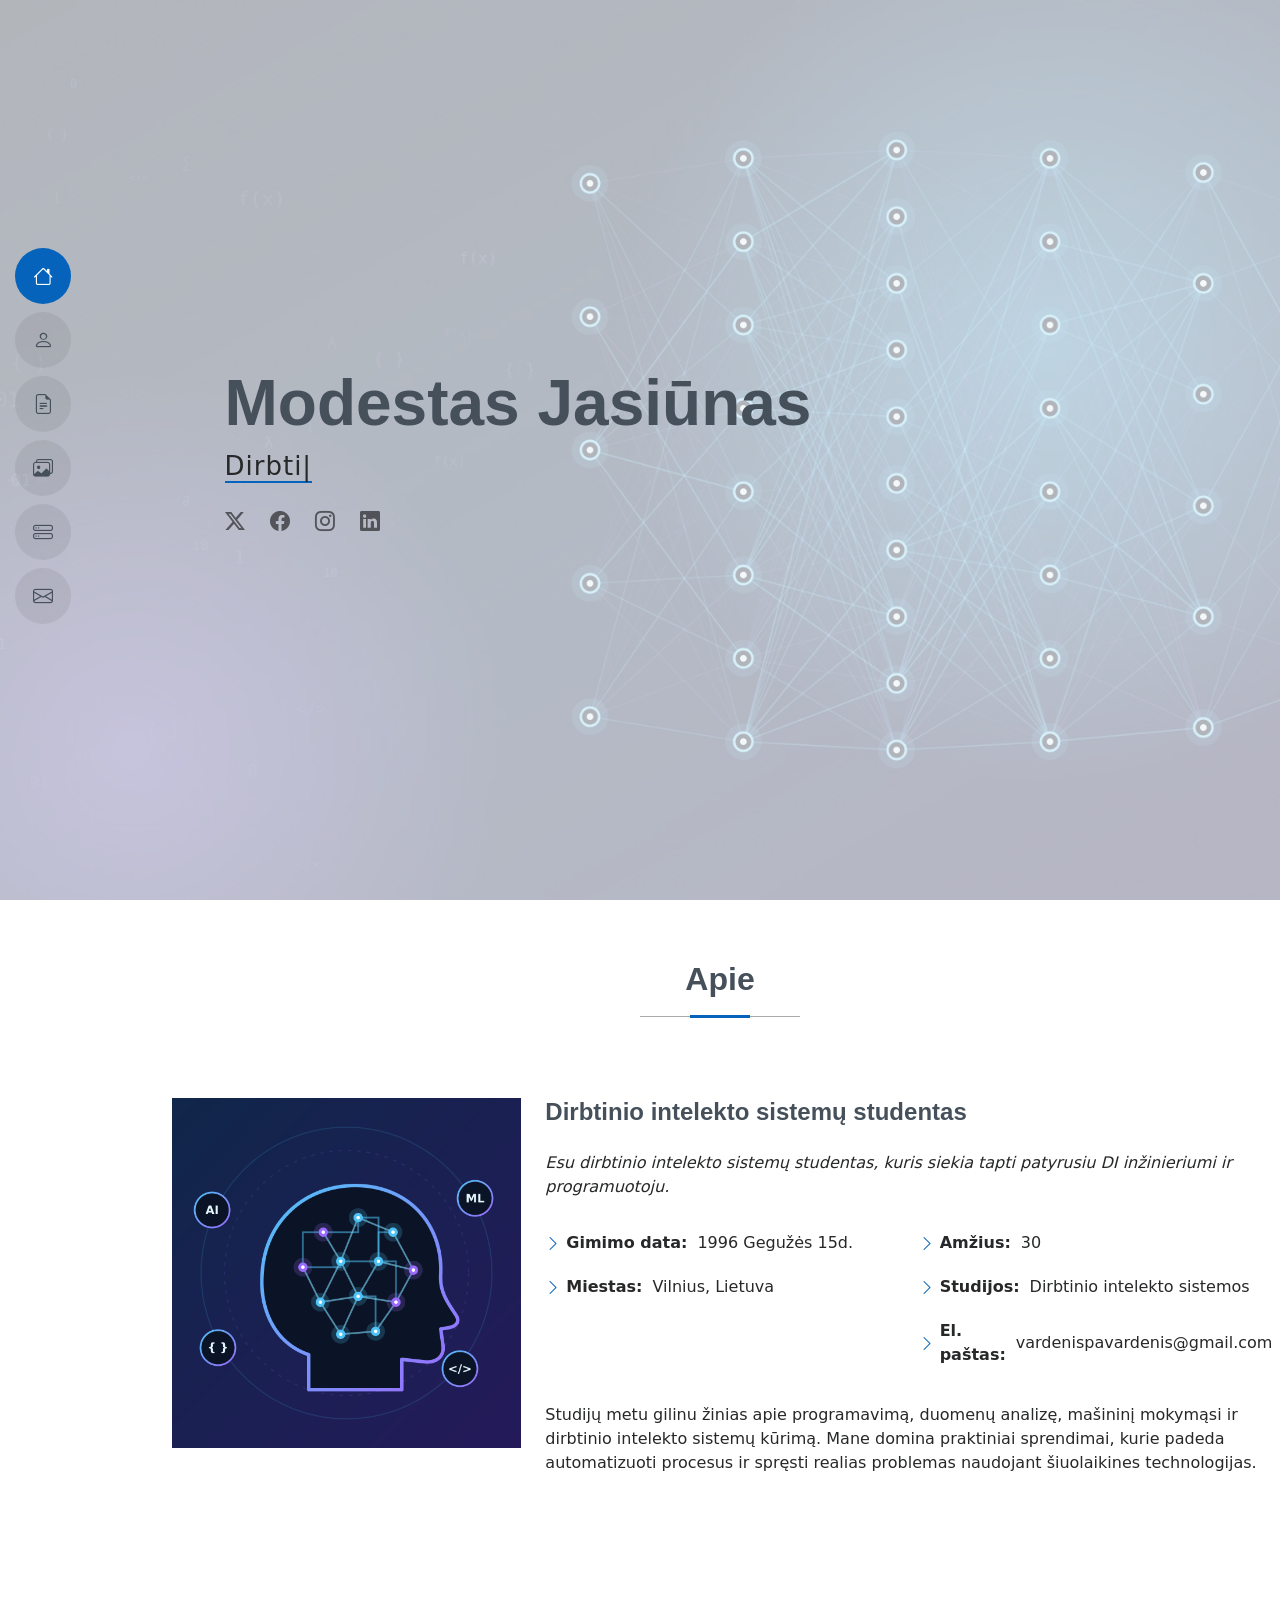
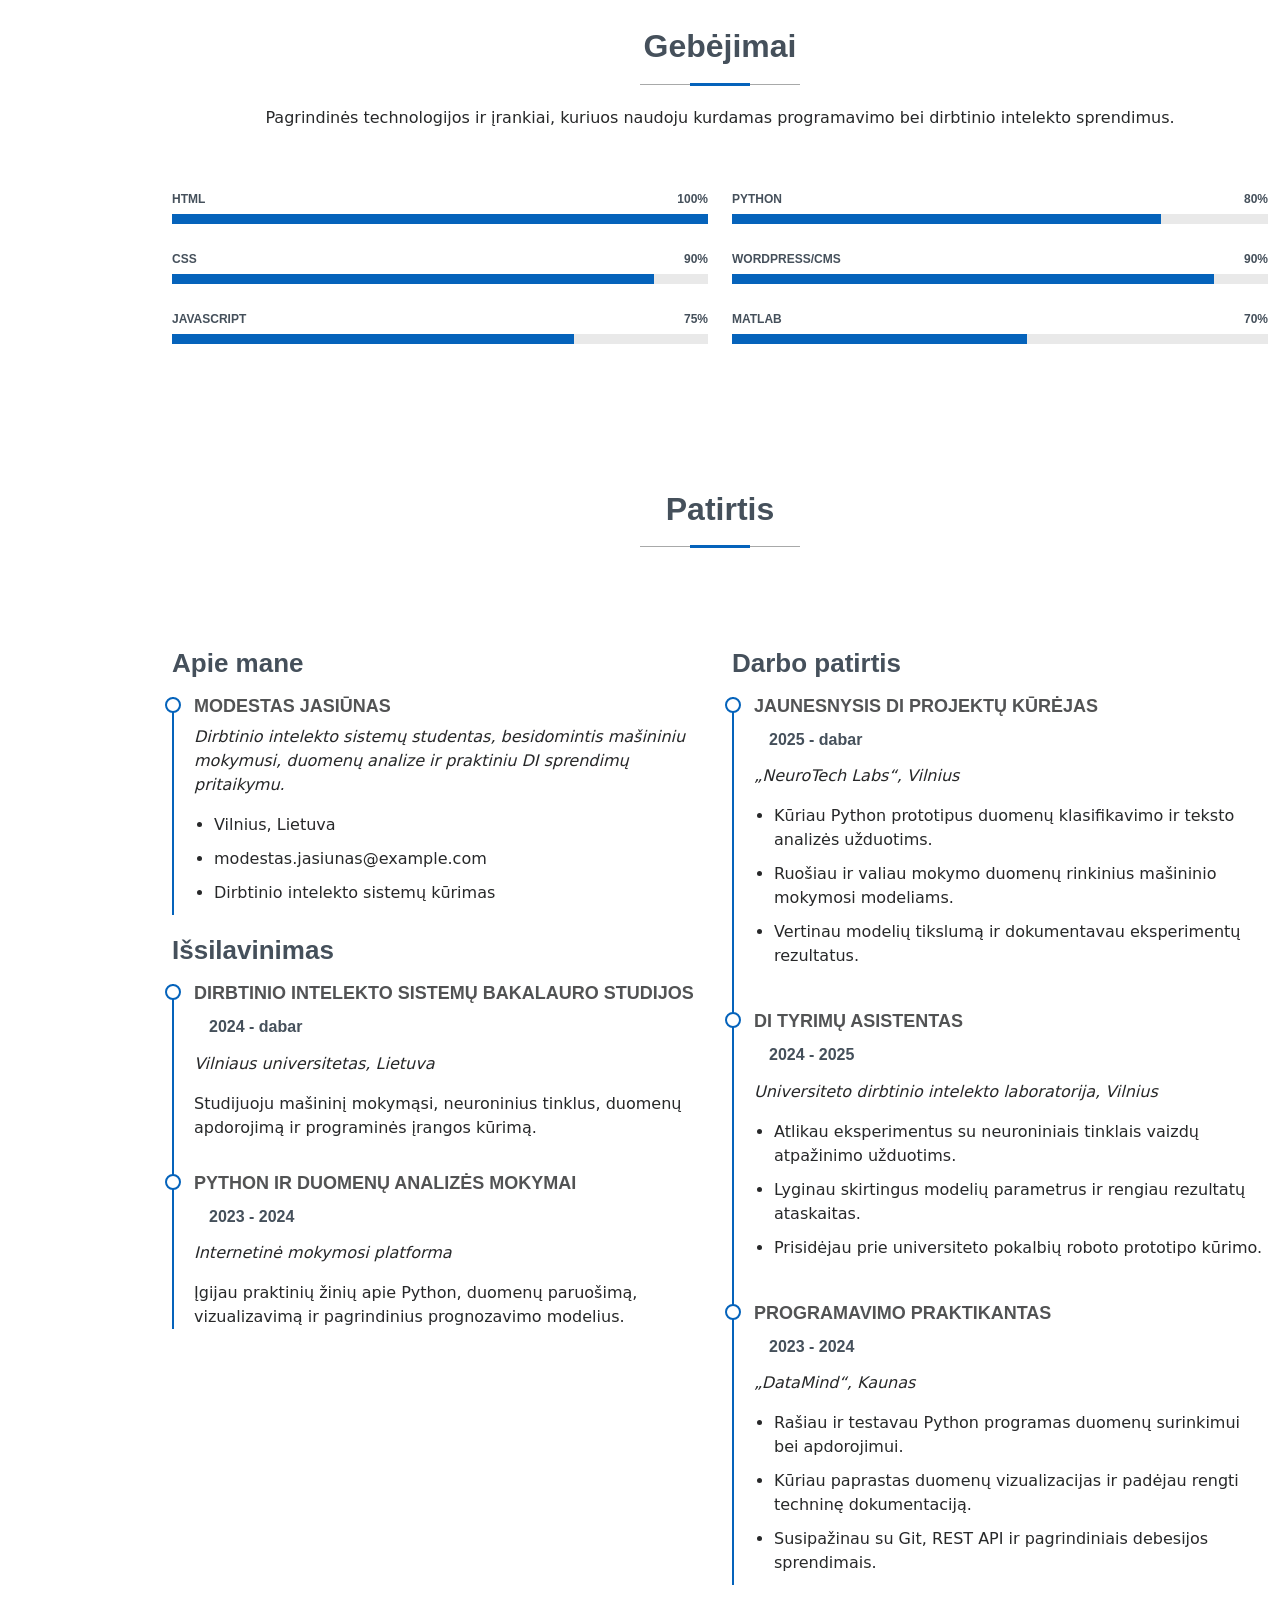
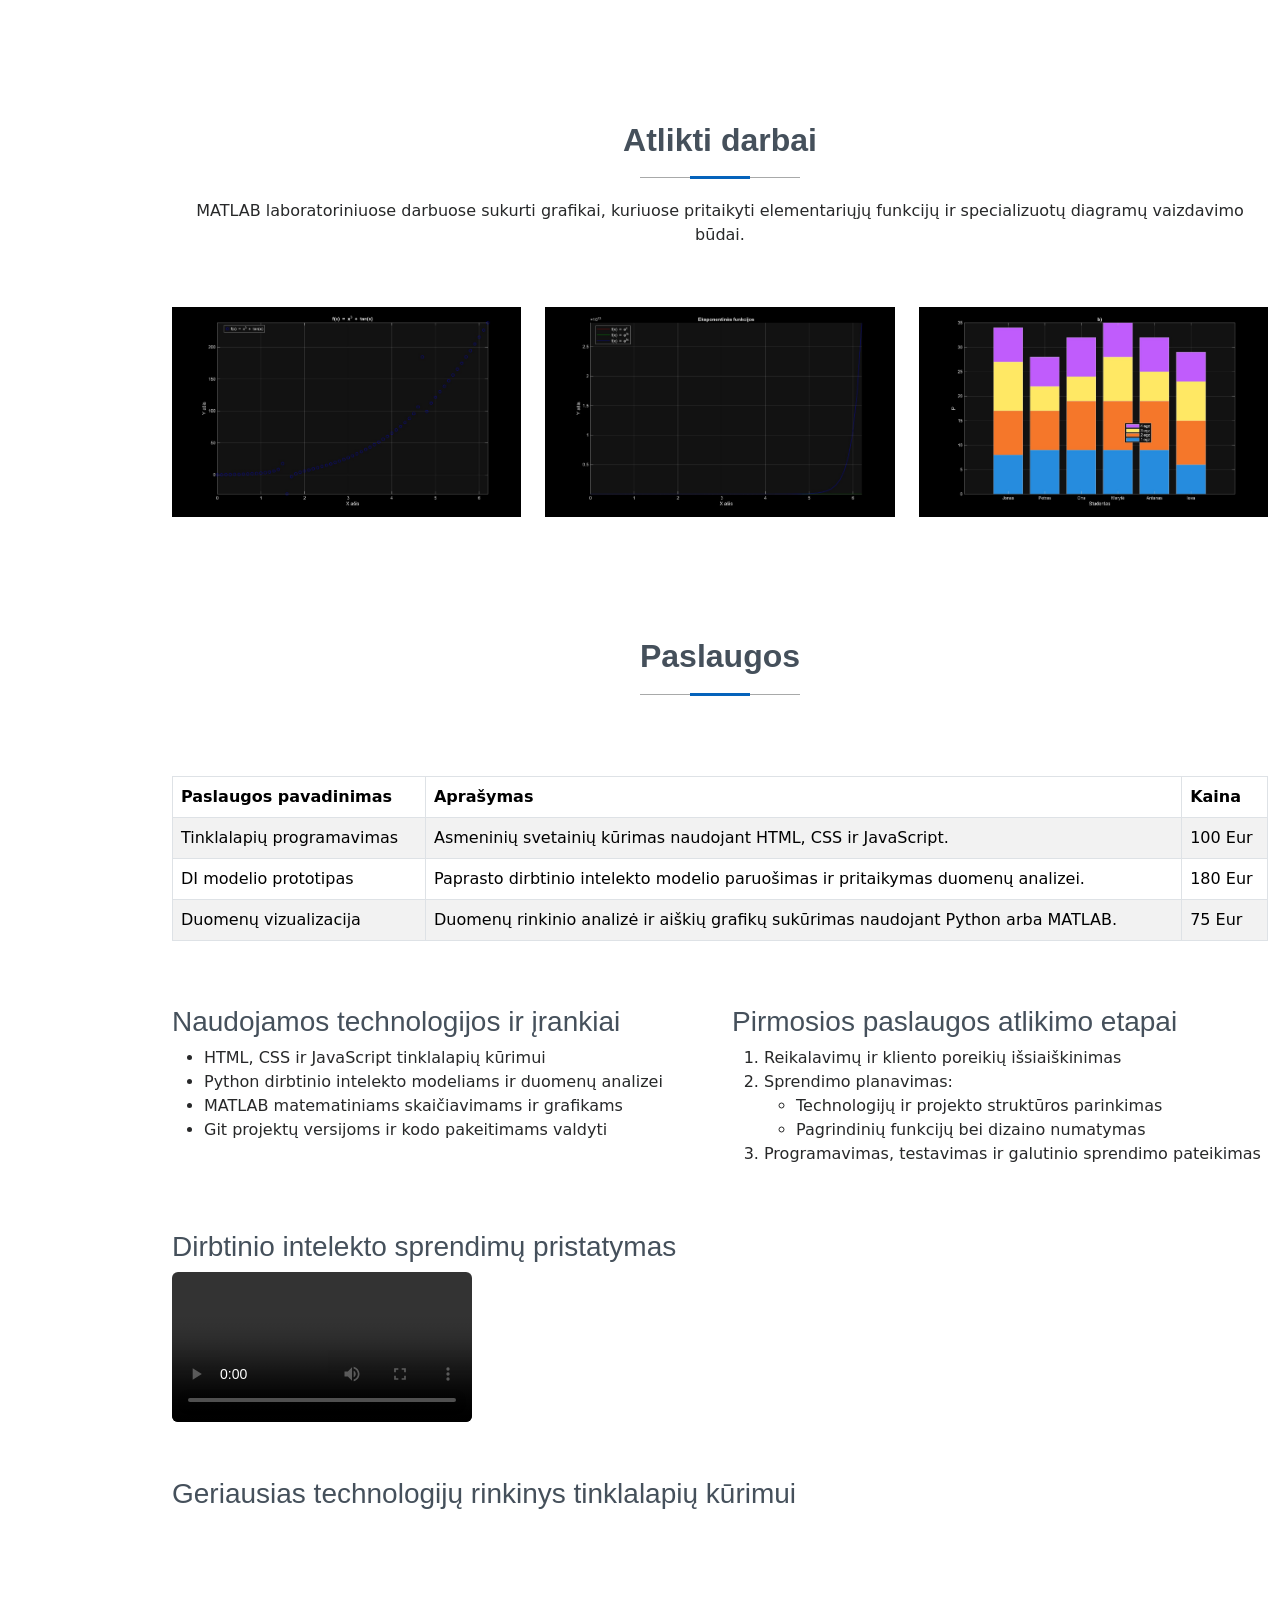
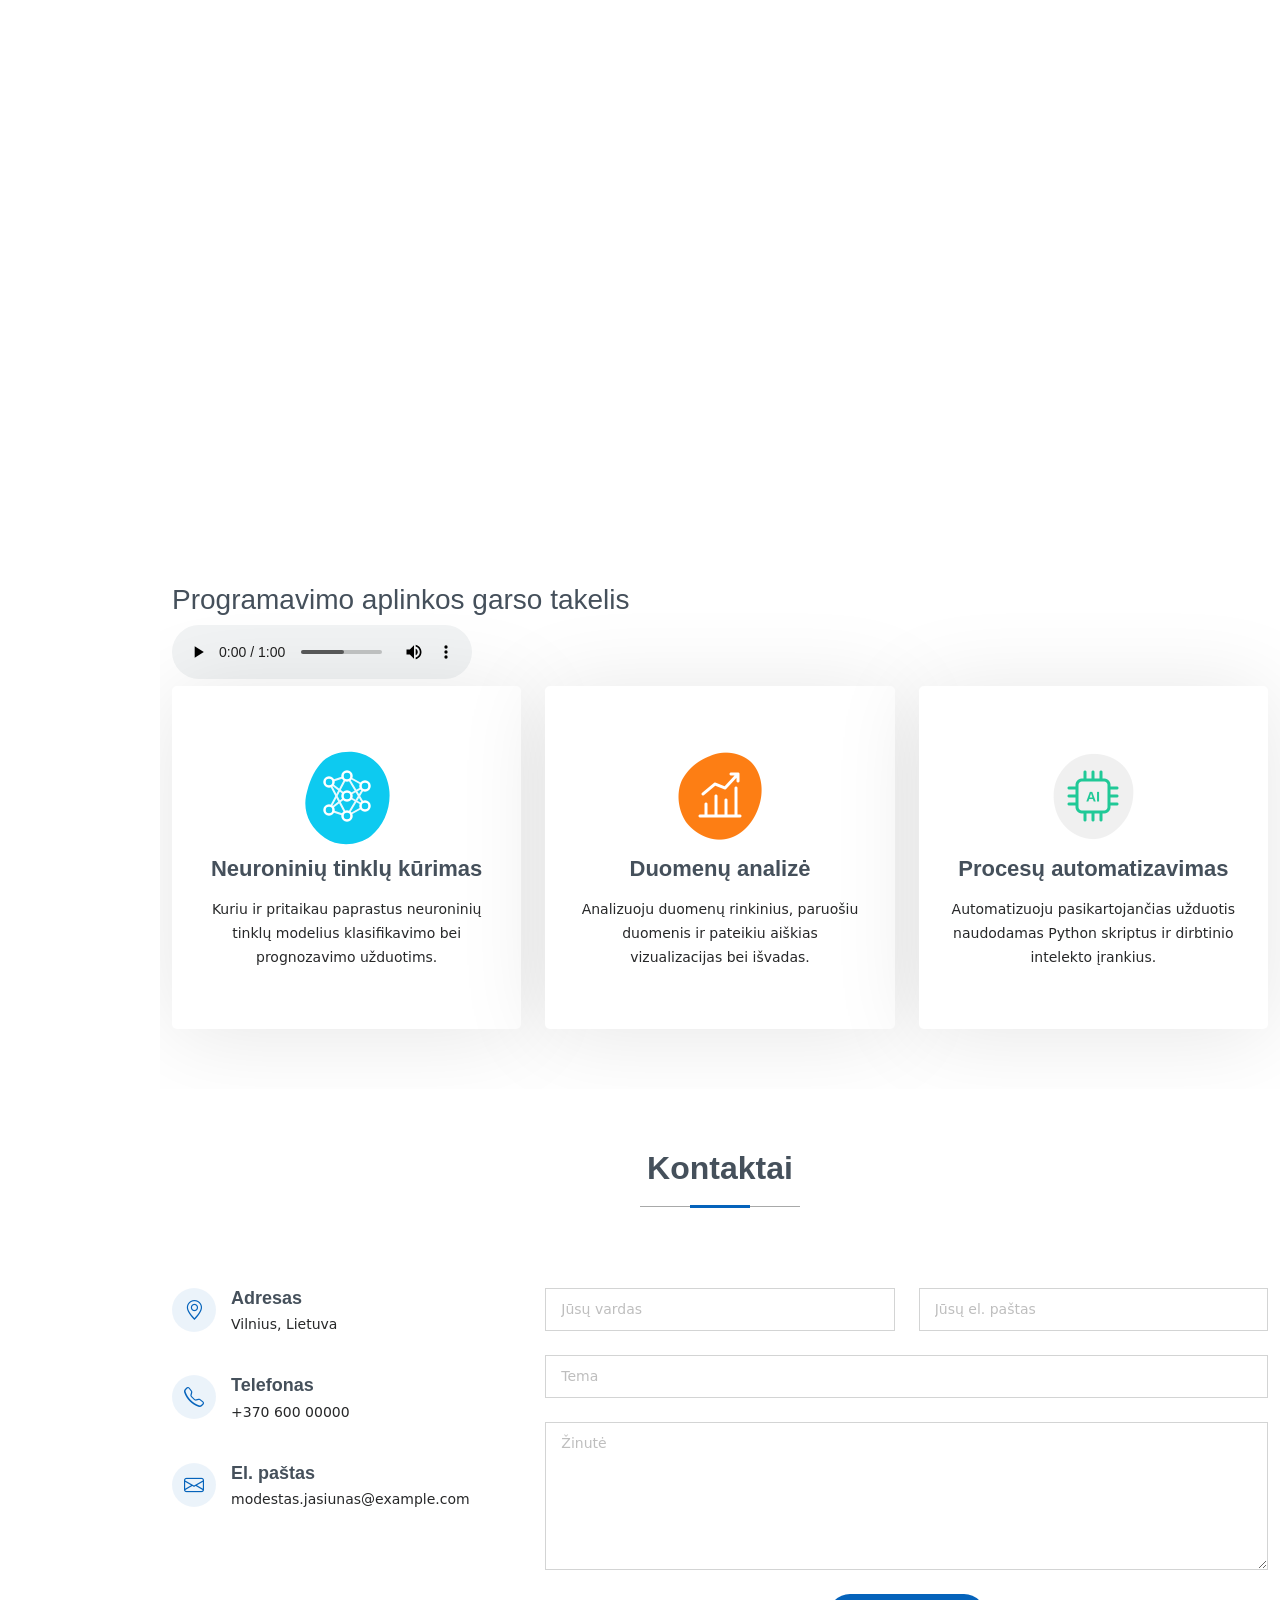
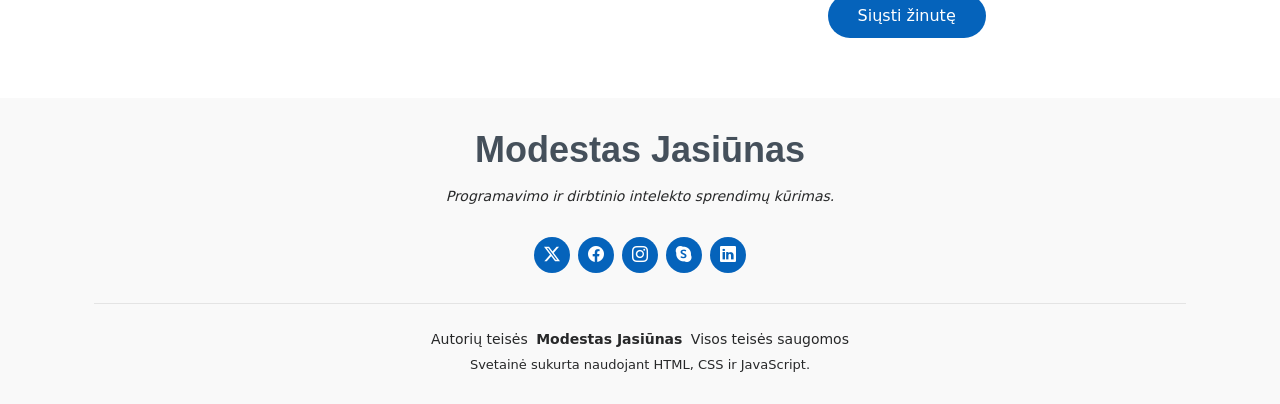
==== commit 86488e78: "Sutvarkyti paslaugu paveiksleliu dydziai" ====
--- a/index.html
+++ b/index.html
@@ -449,7 +449,7 @@
           <div class="col-lg-4 col-md-6" data-aos="fade-up" data-aos-delay="200">
             <div class="service-item item-orange position-relative">
               <div class="icon">
-                <img src="assets/img/paslauga-2-duomenu-analize.png" width="400" height="400" alt="Duomenų analizės iliustracija">
+                <img src="assets/img/paslauga-2-duomenu-analize.png" width="100" height="100" alt="Duomenų analizės iliustracija">
               </div>
               <a href="#" class="stretched-link">
                 <h3>Duomenų analizė</h3>
@@ -461,7 +461,7 @@
           <div class="col-lg-4 col-md-6" data-aos="fade-up" data-aos-delay="300">
             <div class="service-item item-teal position-relative">
               <div class="icon">
-                <img src="assets/img/paslauga-3-automatizavimas.png" width="400" height="400" alt="Dirbtinio intelekto automatizavimo iliustracija">
+                <img src="assets/img/paslauga-3-automatizavimas.png" width="100" height="100" alt="Dirbtinio intelekto automatizavimo iliustracija">
               </div>
               <a href="#" class="stretched-link">
                 <h3>Procesų automatizavimas</h3>
--- a/assets/css/main.css
+++ b/assets/css/main.css
@@ -889,8 +889,10 @@
 }
 
 .services .service-item .icon img {
-  width: 100px;
-  height: 100px;
+  width: 100px !important;
+  height: 100px !important;
+  max-width: 100px;
+  max-height: 100px;
   object-fit: contain;
   position: relative;
   z-index: 1;
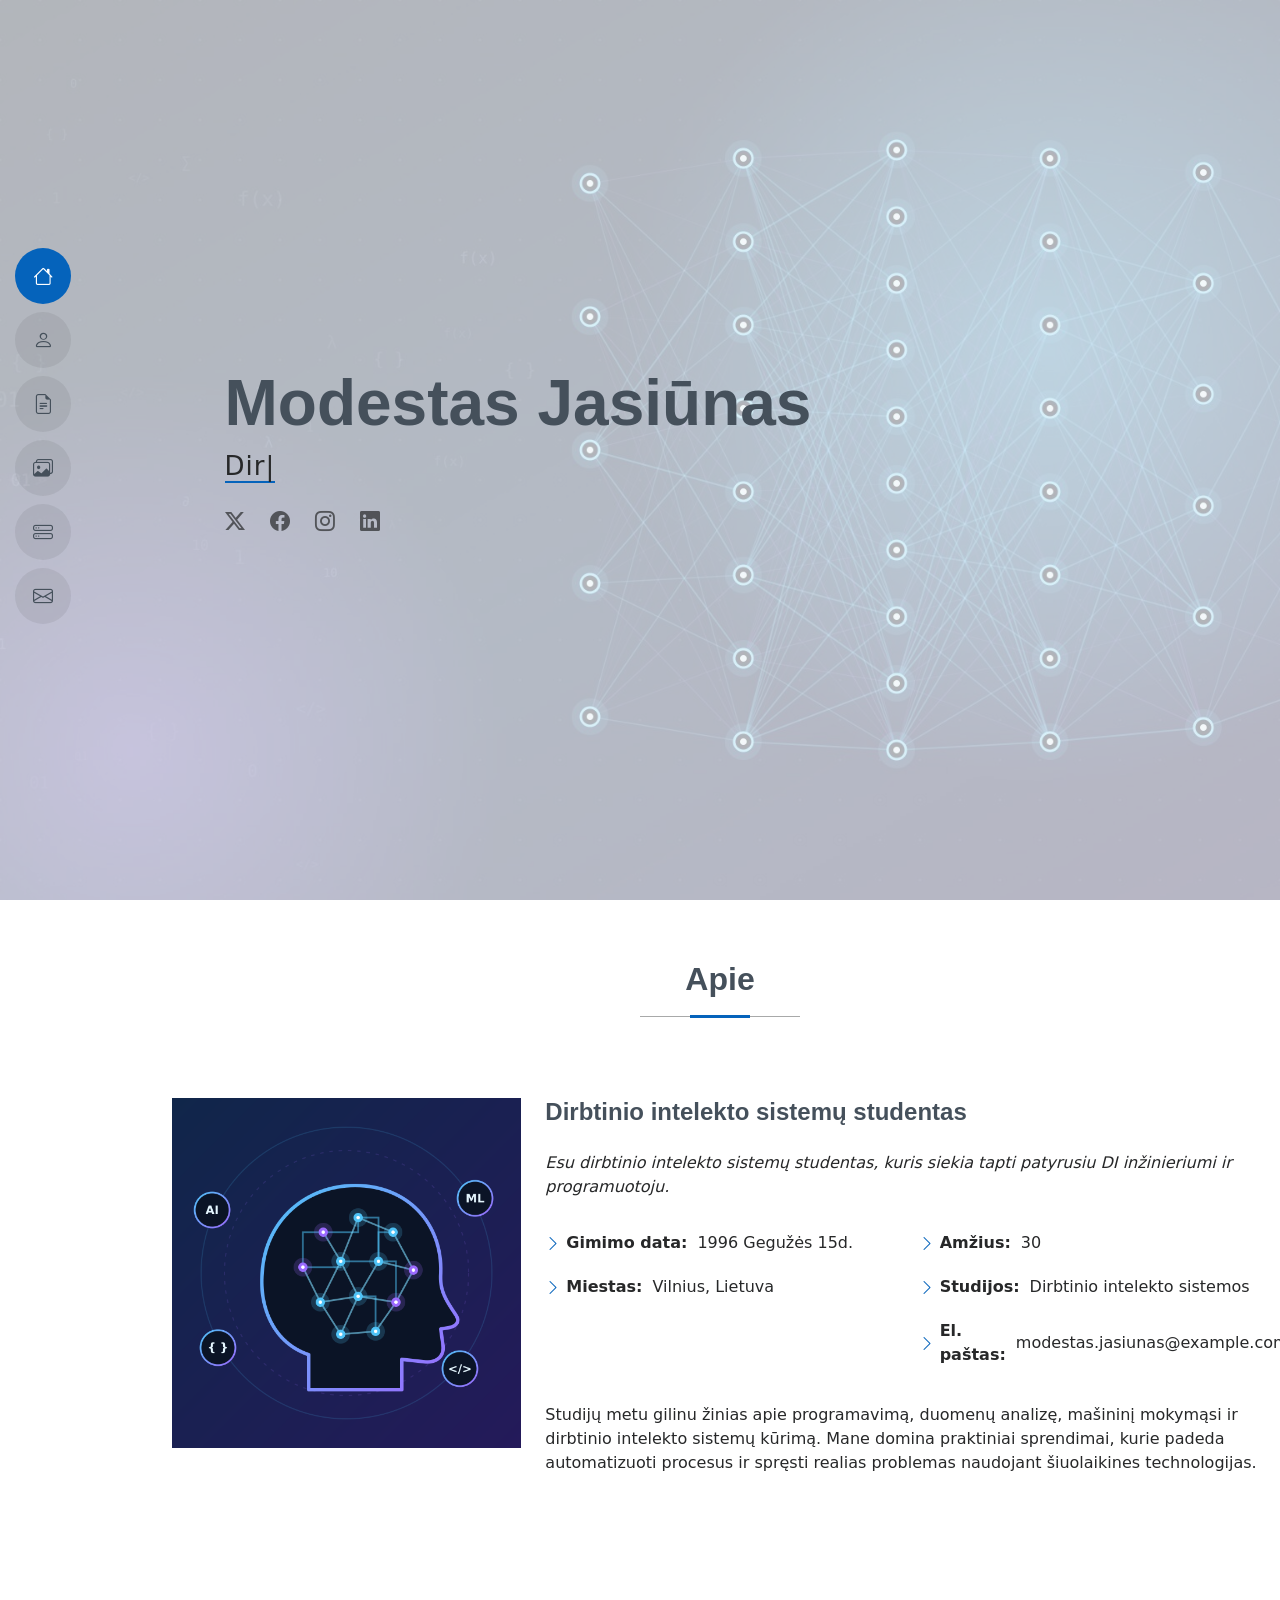
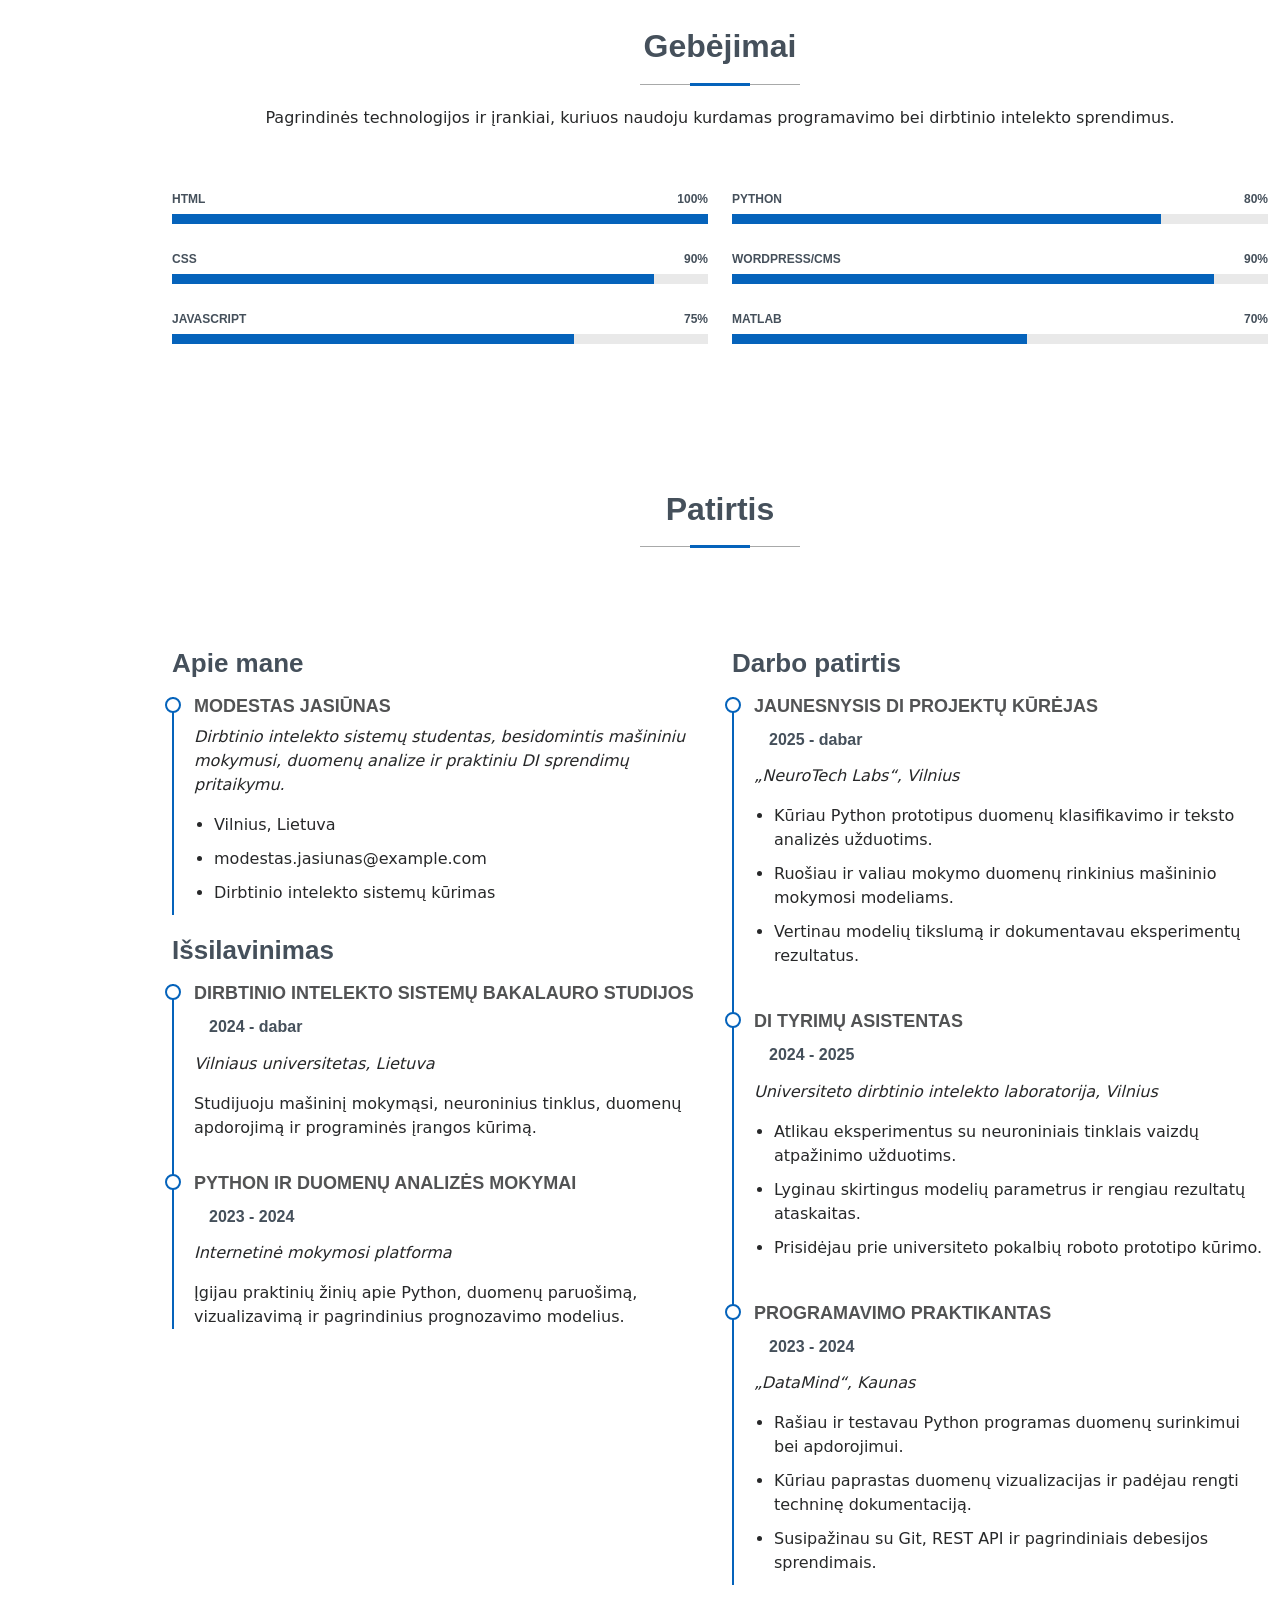
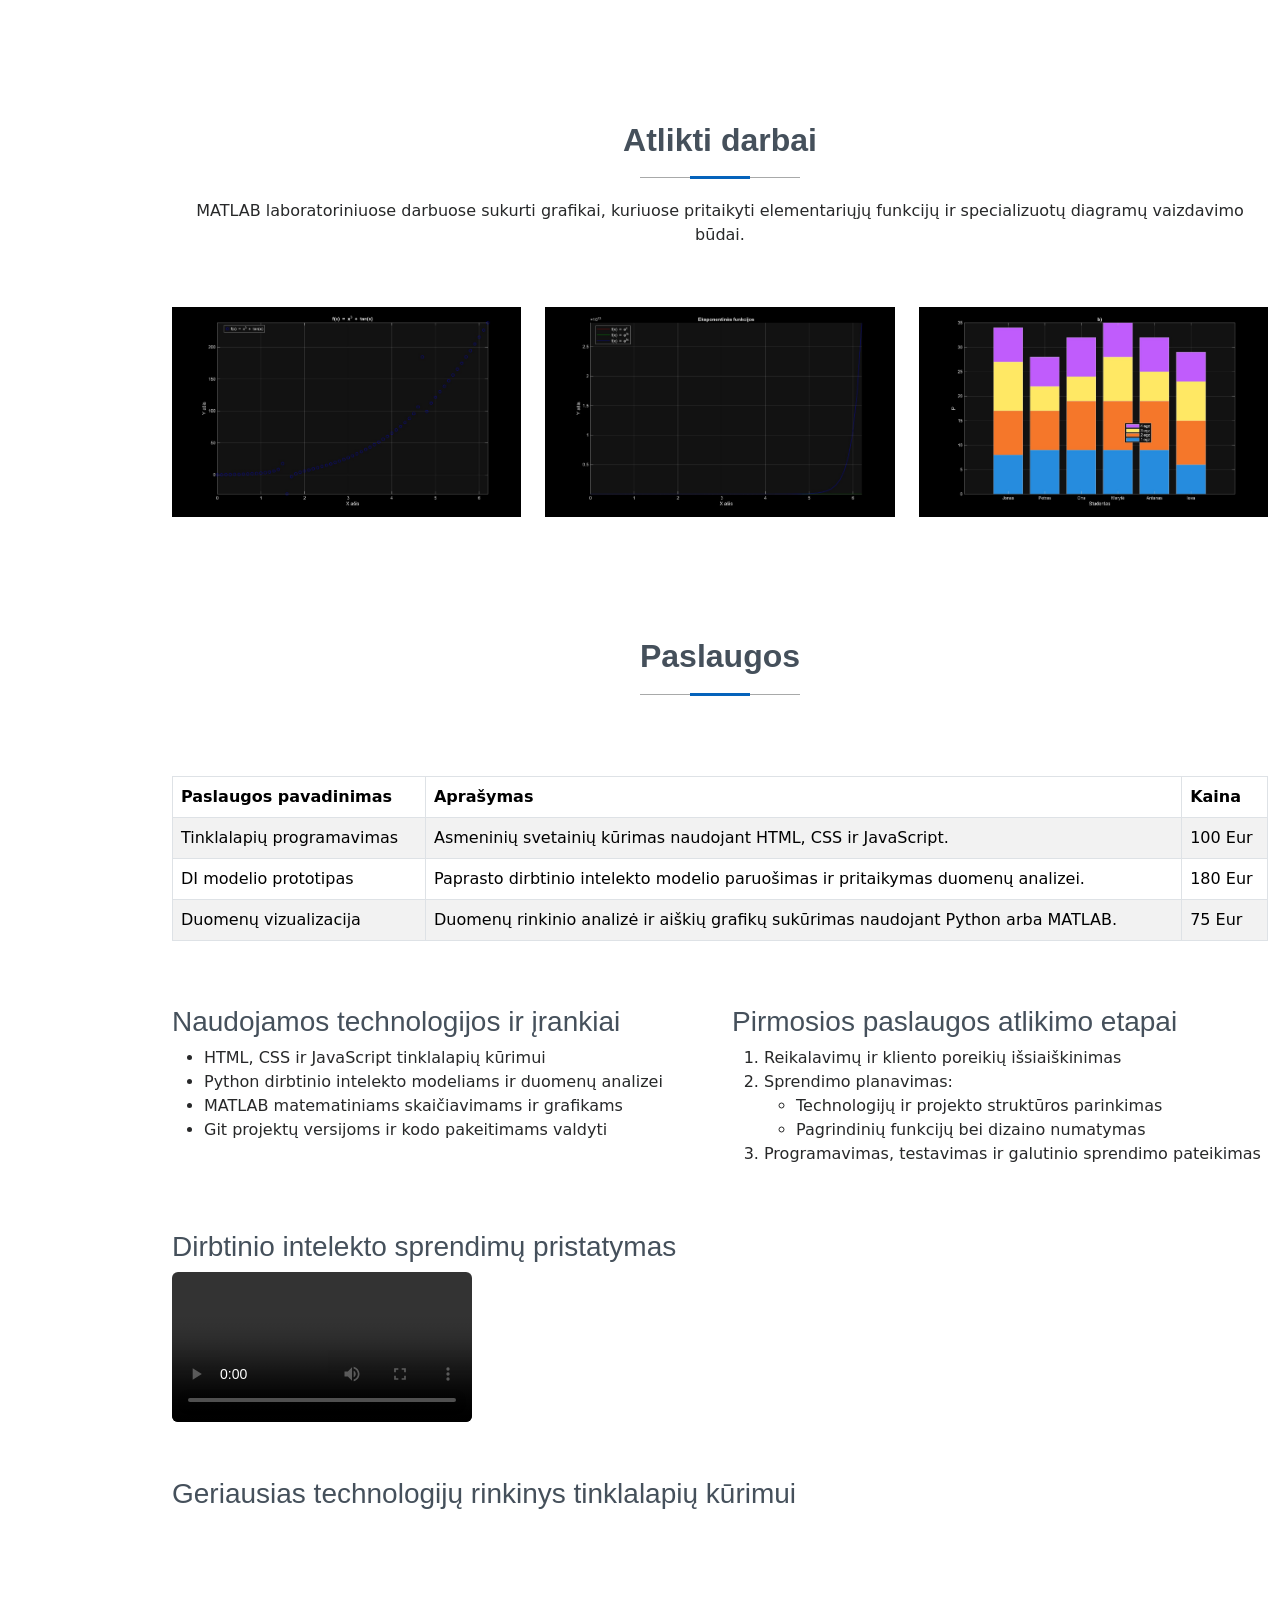
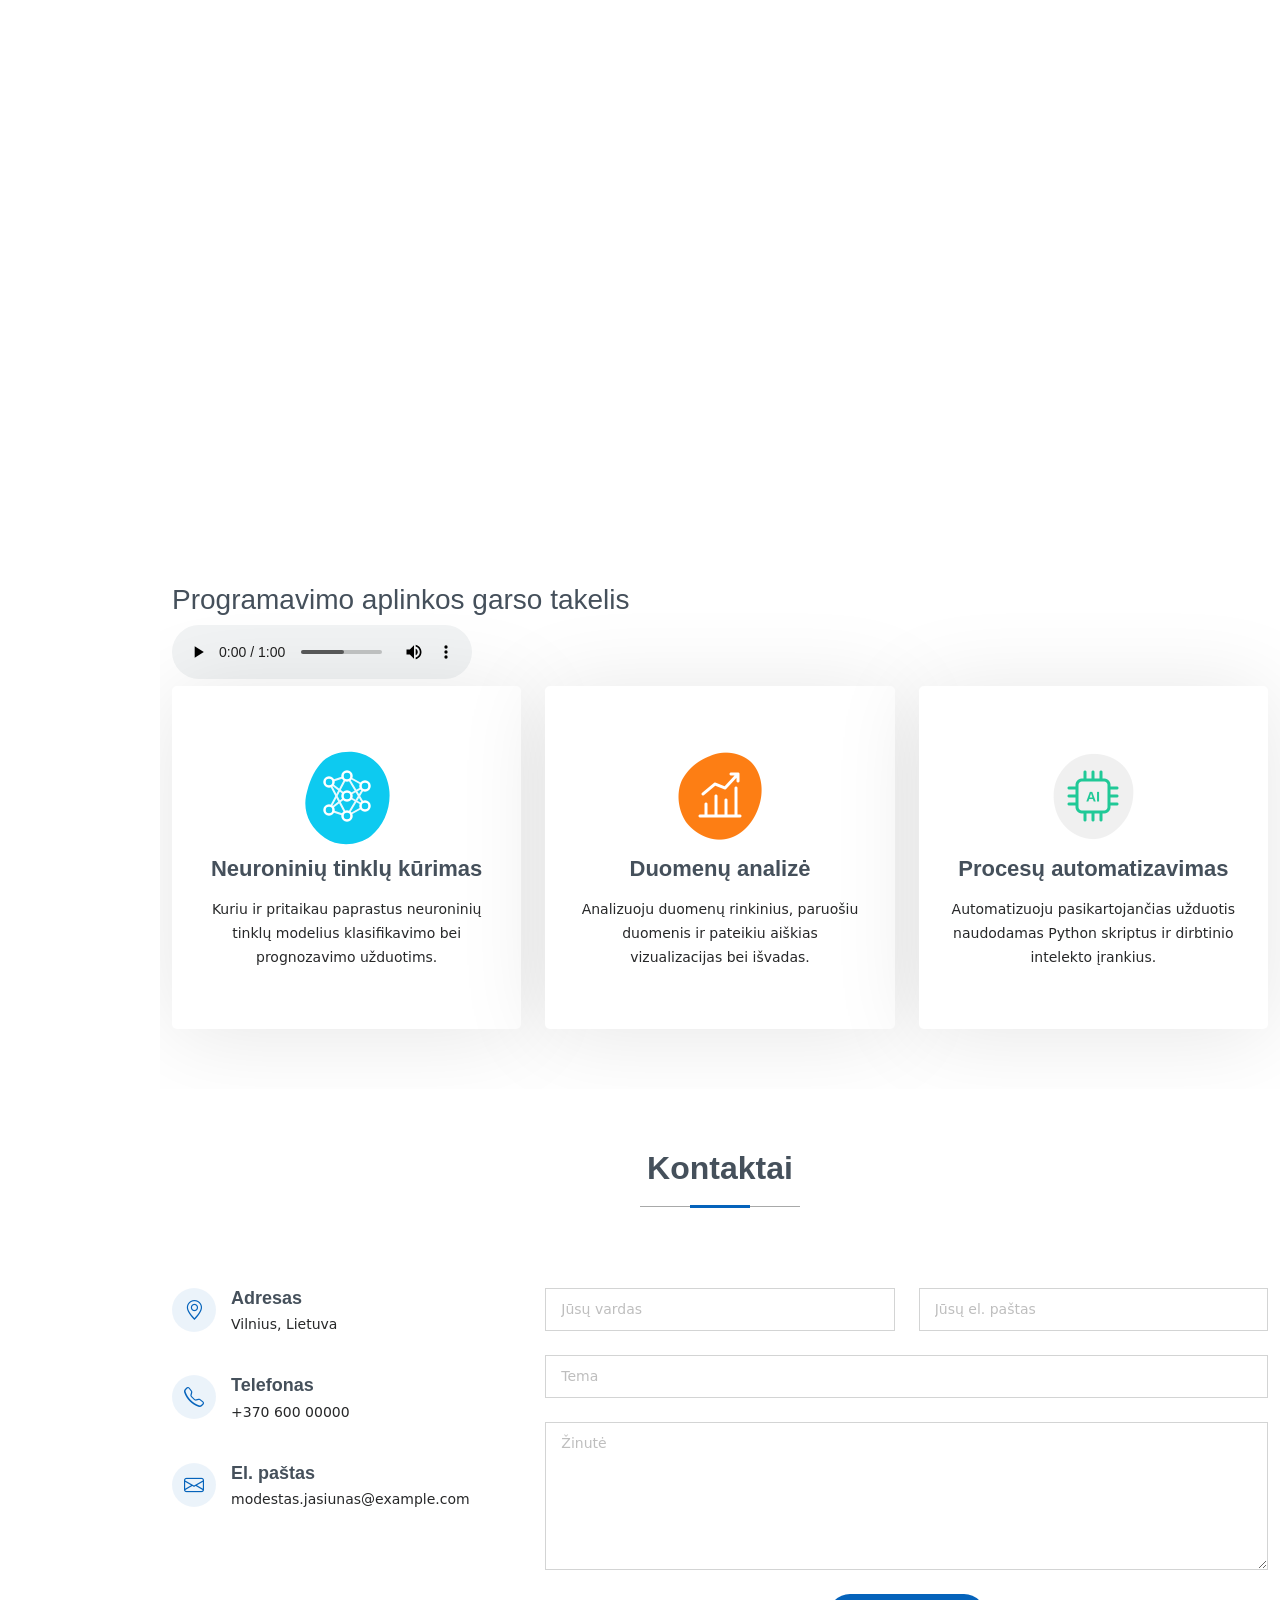
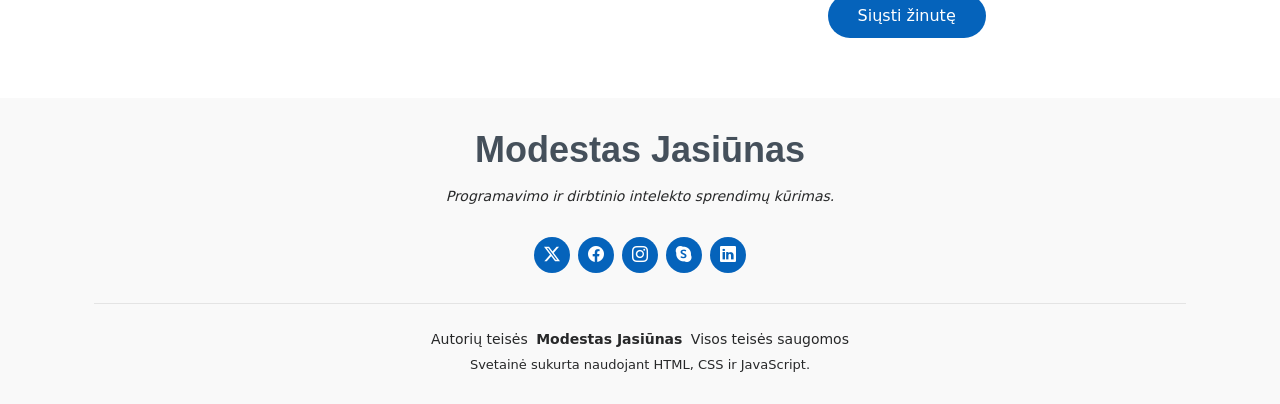
==== commit a2ed1cf0: "Update index page contact email" ====
--- a/index.html
+++ b/index.html
@@ -115,7 +115,7 @@
                 <ul>
                   <li><i class="bi bi-chevron-right"></i> <strong>Amžius:</strong> <span>30</span></li>
                   <li><i class="bi bi-chevron-right"></i> <strong>Studijos:</strong> <span>Dirbtinio intelekto sistemos</span></li>
-                  <li><i class="bi bi-chevron-right"></i> <strong>El. paštas:</strong> <span>vardenispavardenis@gmail.com</span></li>
+                  <li><i class="bi bi-chevron-right"></i> <strong>El. paštas:</strong> <span>modestas.jasiunas@example.com</span></li>
                 </ul>
               </div>
             </div>
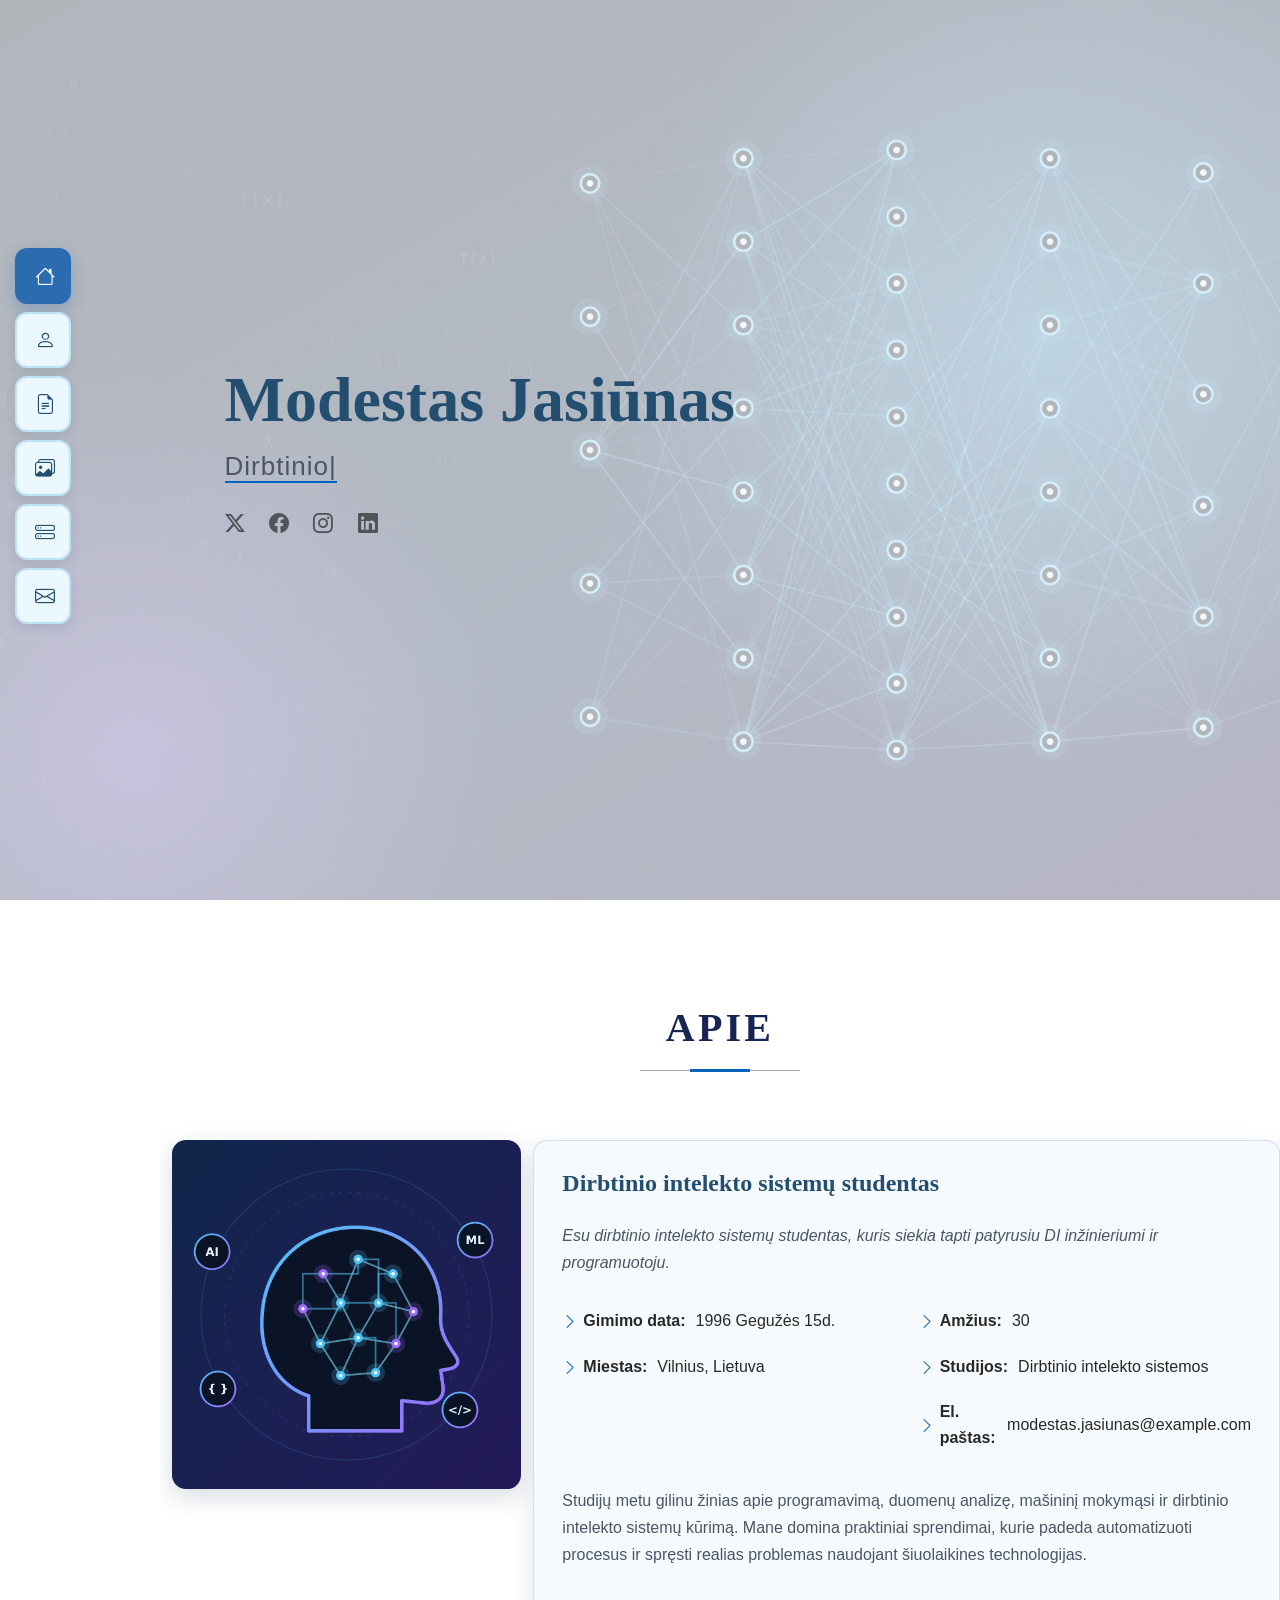
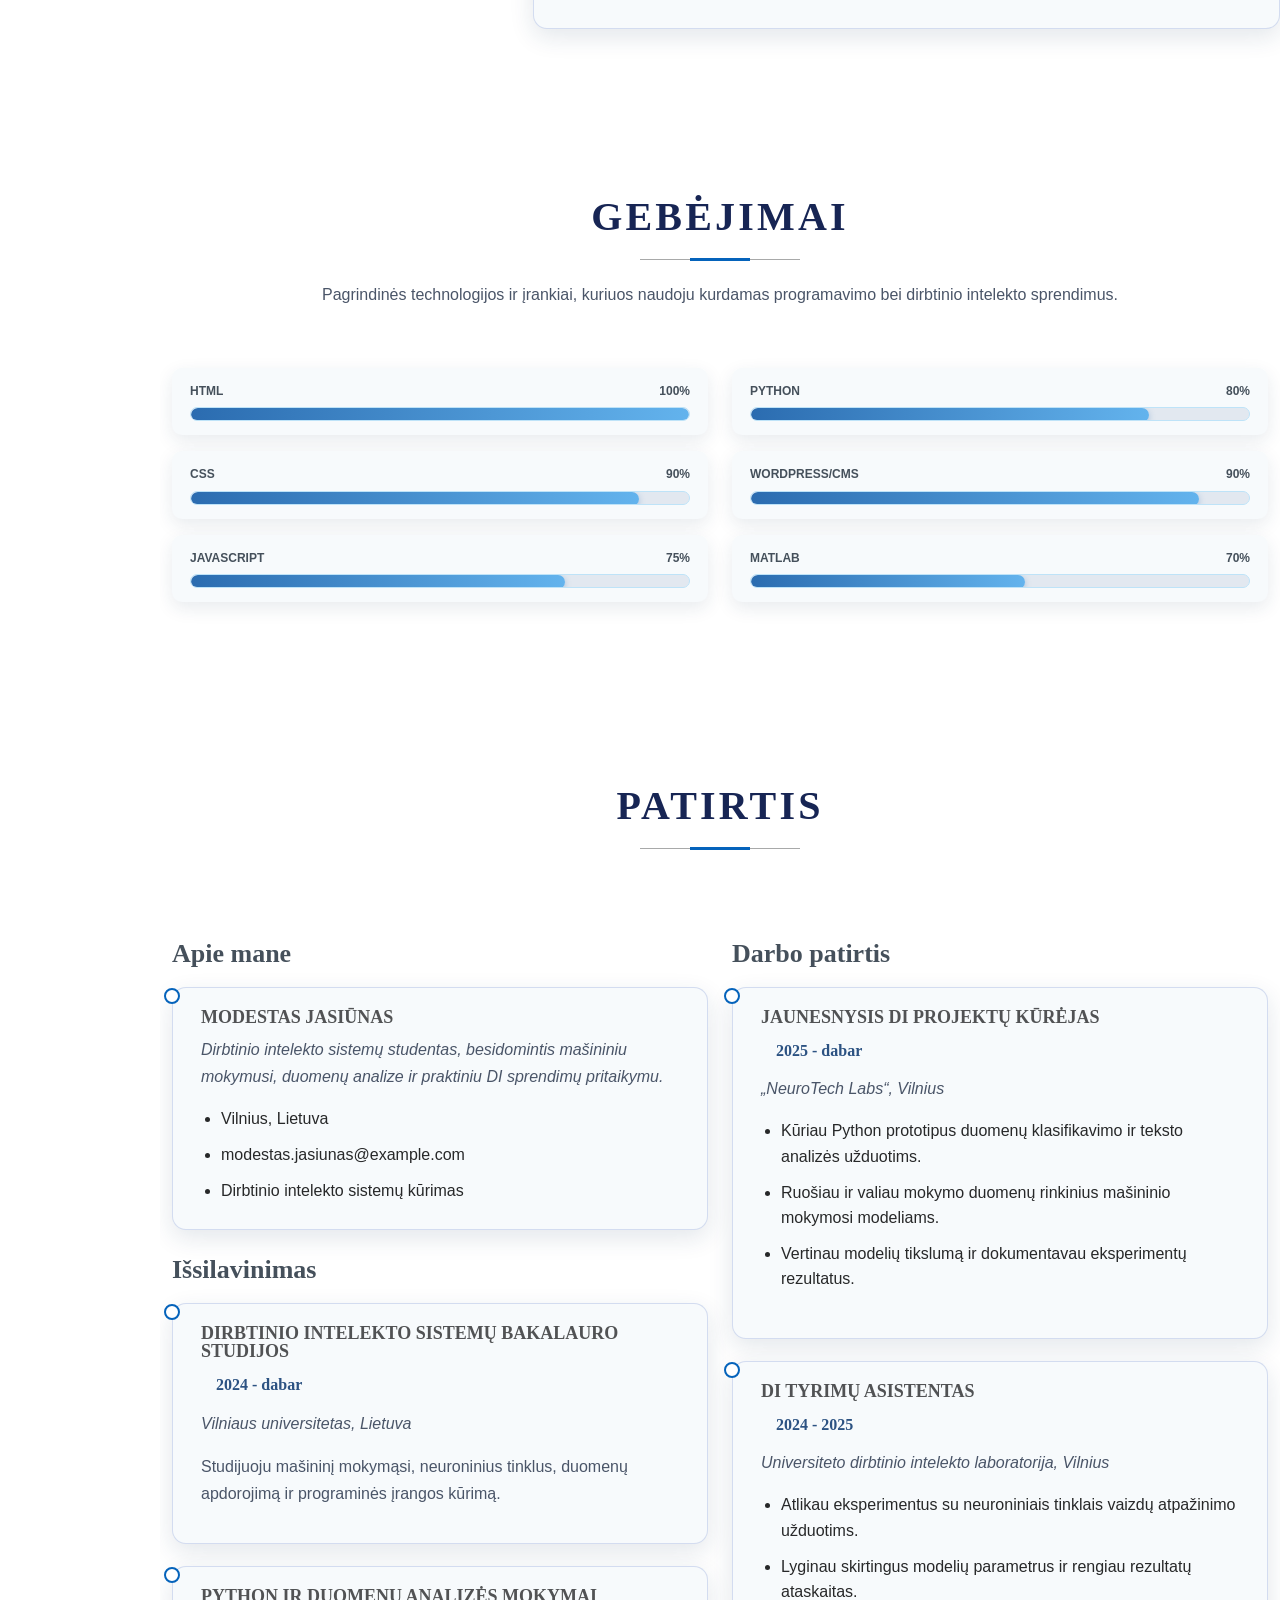
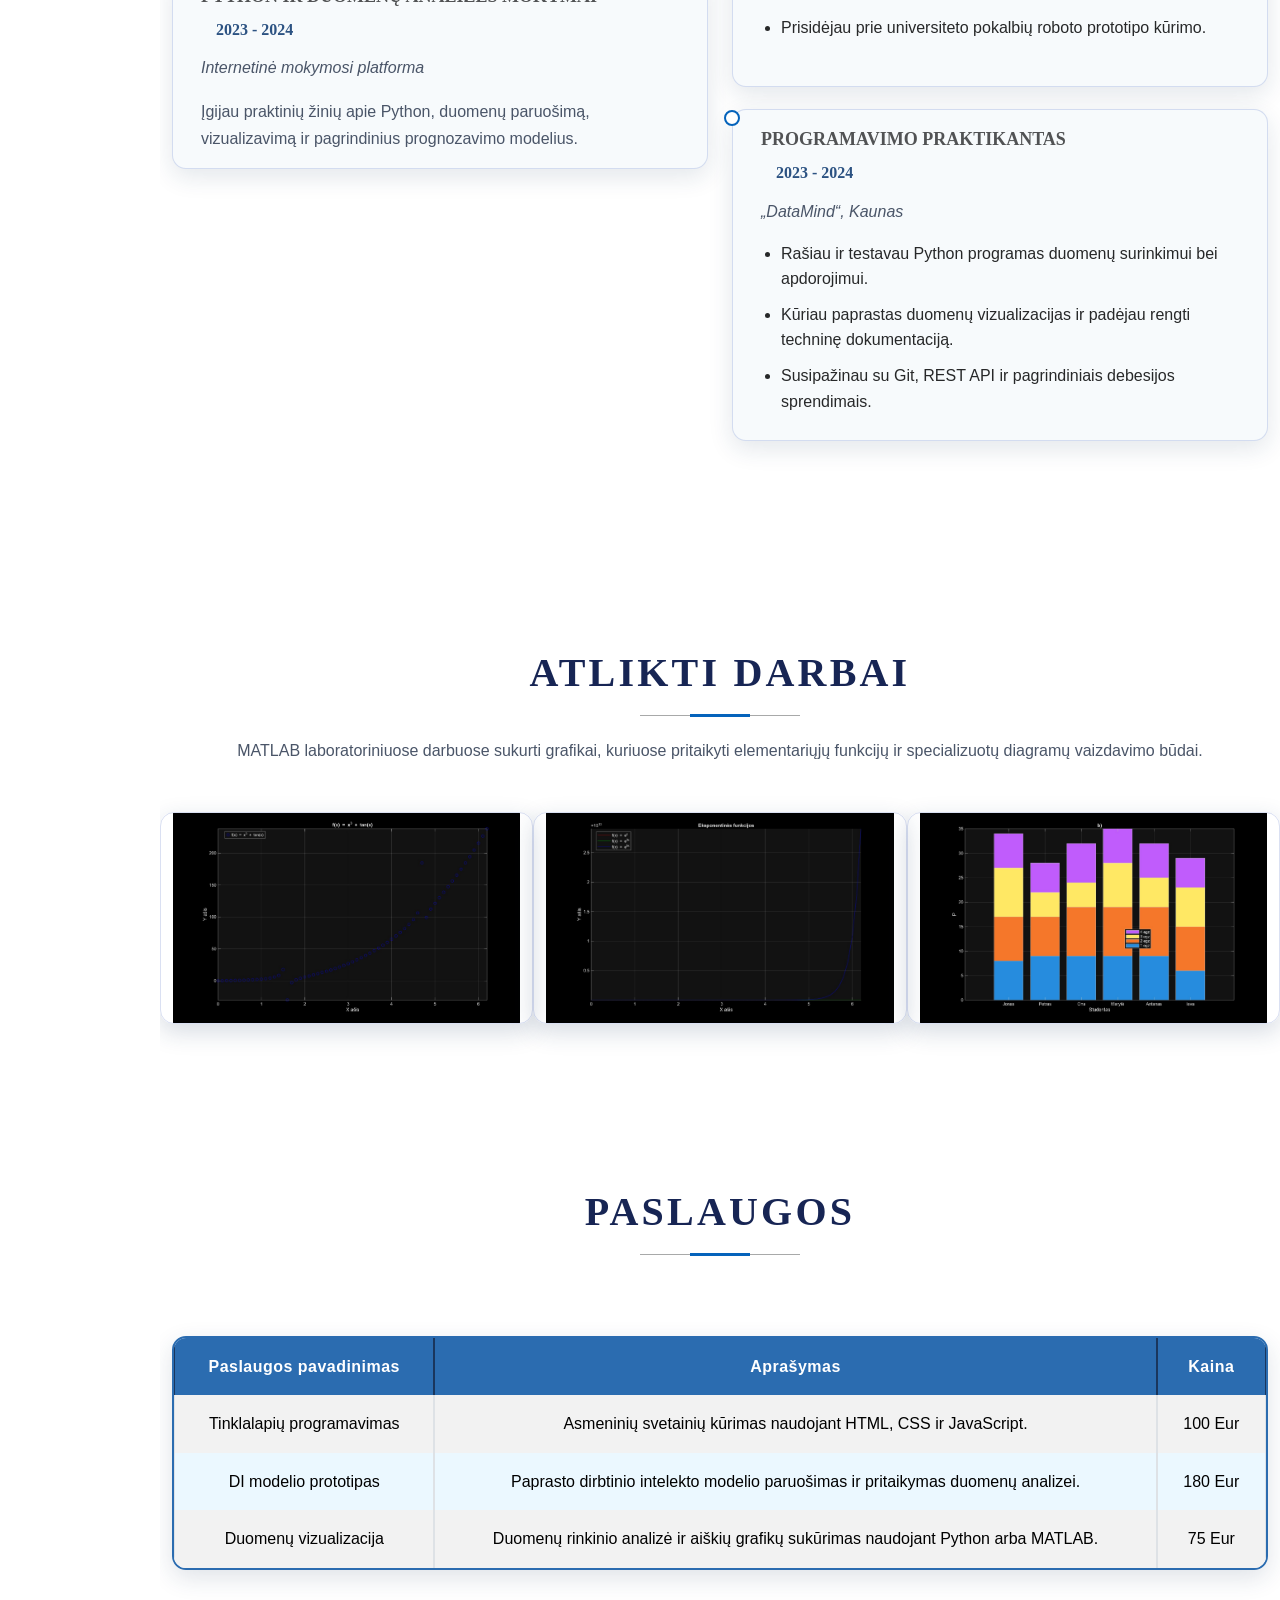
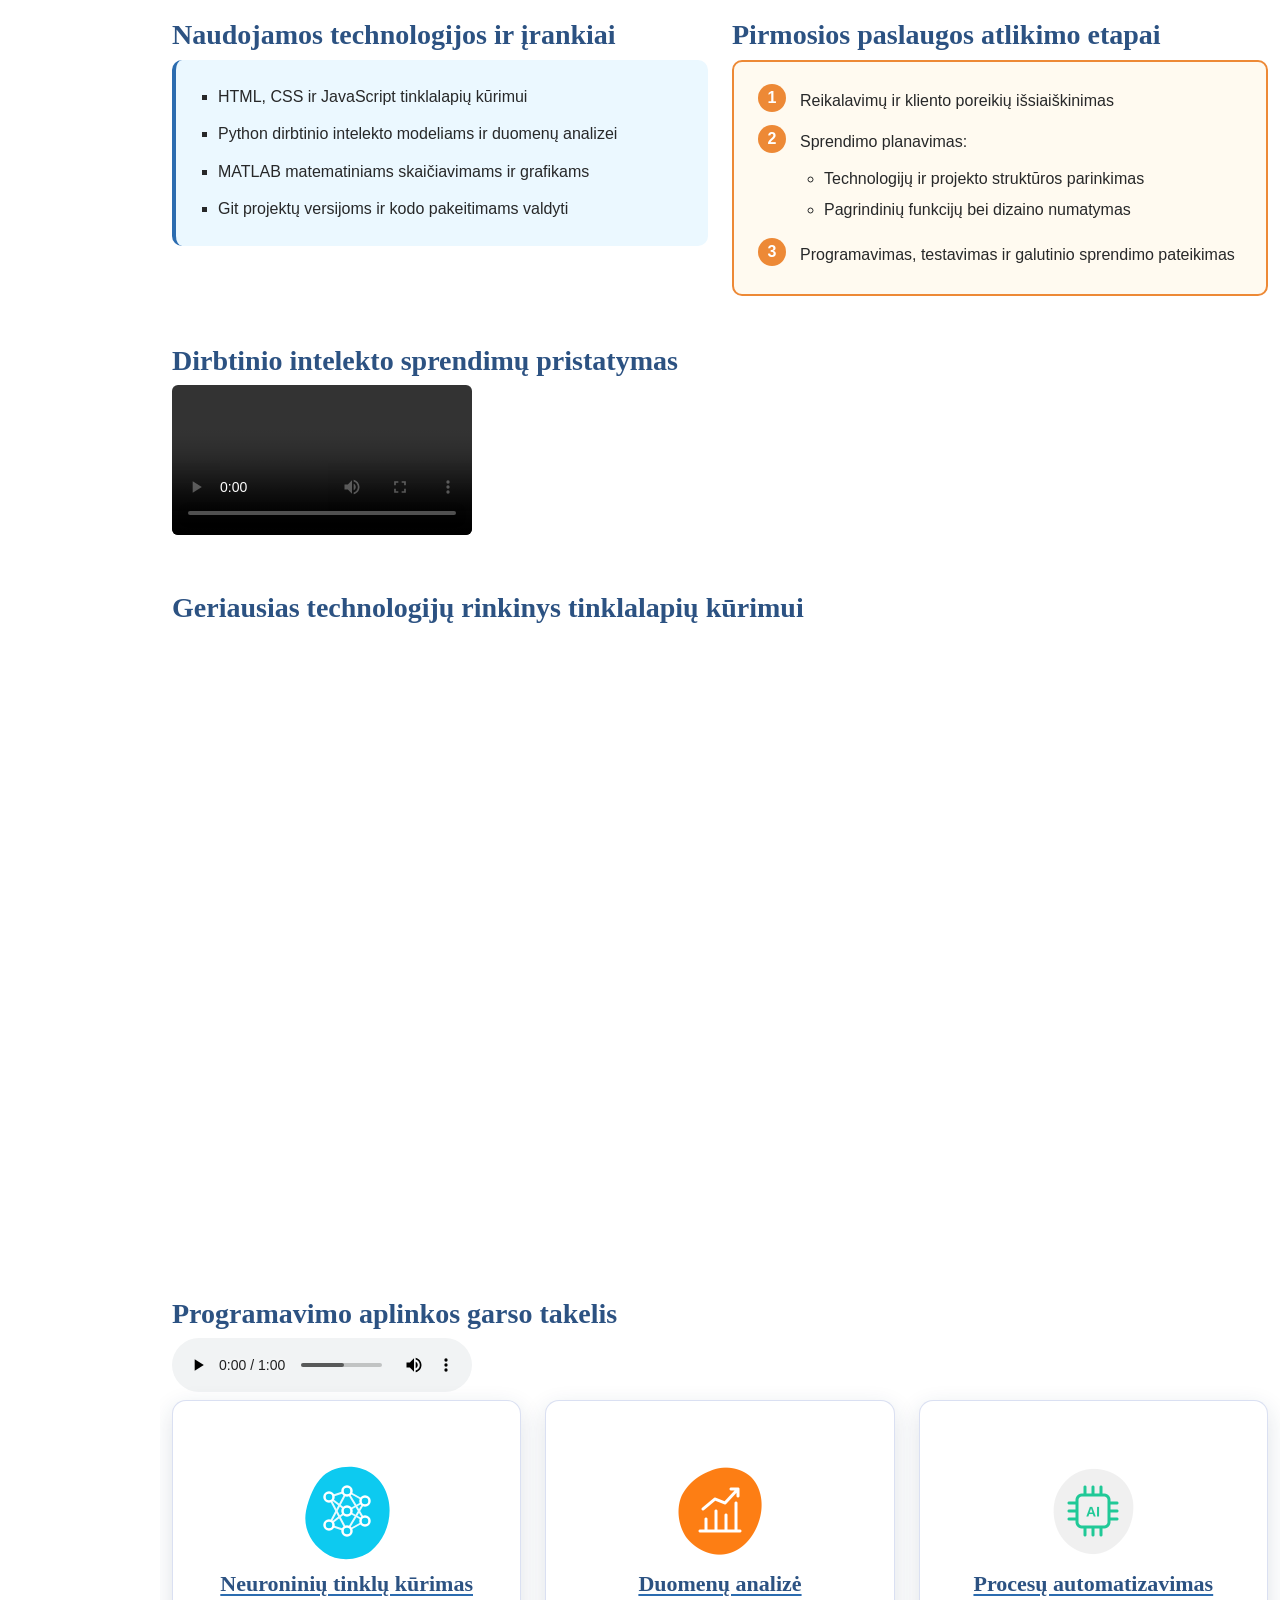
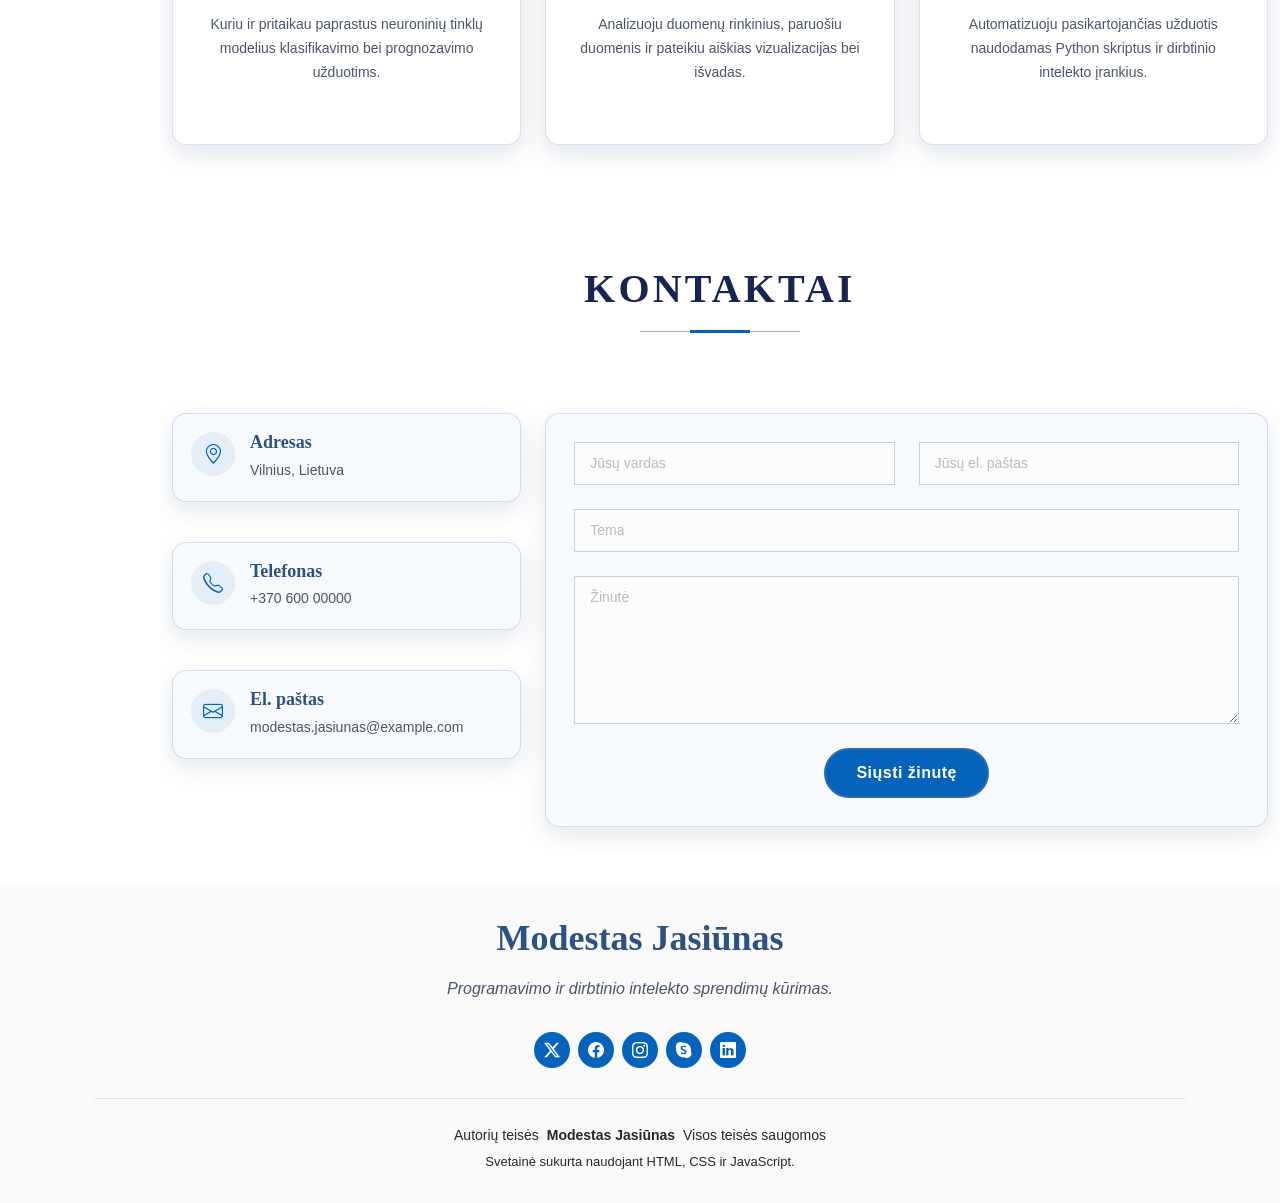
==== commit baa44cf5: "Atnaujinti CV svetaines stilius" ====
--- a/index.html
+++ b/index.html
@@ -27,6 +27,7 @@
 
   <!-- Main CSS File -->
   <link href="assets/css/main.css" rel="stylesheet">
+  <link href="assets/css/custom.css" rel="stylesheet">
 
   <!-- =======================================================
   * Template Name: MyResume
--- a/assets/css/custom.css
+++ b/assets/css/custom.css
@@ -0,0 +1,319 @@
+body {
+  font-family: "Trebuchet MS", Arial, sans-serif;
+  line-height: 1.6;
+}
+
+p {
+  color: #4a5568;
+  font-size: 1rem;
+  line-height: 1.7;
+}
+
+h1,
+h2,
+h3,
+h4,
+h5,
+h6 {
+  font-family: Georgia, "Times New Roman", serif;
+  line-height: 1.2;
+}
+
+h1 {
+  color: #1a365d;
+  font-size: 2.75rem;
+  font-weight: 700;
+  letter-spacing: 0.02em;
+}
+
+h2 {
+  color: #234e70;
+  font-size: 2.25rem;
+  font-weight: 700;
+}
+
+h3 {
+  color: #2c5282;
+  font-size: 1.75rem;
+  font-weight: 600;
+}
+
+h4 {
+  color: #2b6cb0;
+  font-size: 1.4rem;
+  font-weight: 600;
+}
+
+h5 {
+  color: #2c5282;
+  font-size: 1.15rem;
+  font-weight: 600;
+}
+
+h6 {
+  color: #234e70;
+  font-size: 1rem;
+  font-weight: 600;
+  letter-spacing: 0.04em;
+  text-transform: uppercase;
+}
+
+.section-title h2 {
+  color: #172554;
+  font-size: 2.5rem;
+  letter-spacing: 0.08em;
+  text-transform: uppercase;
+}
+
+a {
+  color: #2b6cb0;
+  font-weight: 600;
+  text-decoration: underline;
+  text-decoration-thickness: 2px;
+  text-underline-offset: 3px;
+}
+
+a:hover {
+  color: #c05621;
+  text-decoration-color: #c05621;
+}
+
+a:active {
+  color: #9c2c0f;
+}
+
+button,
+.contact .php-email-form button[type=submit] {
+  border: 2px solid #2b6cb0;
+  cursor: pointer;
+  font-family: inherit;
+  font-weight: 700;
+  letter-spacing: 0.03em;
+}
+
+.contact .php-email-form button[type=submit]:hover {
+  background: #9c2c0f;
+  border-color: #9c2c0f;
+  transform: translateY(-2px);
+}
+
+.contact .php-email-form button[type=submit]:active {
+  background: #7b2415;
+  border-color: #7b2415;
+  transform: translateY(0);
+}
+
+#about,
+#resume,
+#portfolio {
+  margin: 24px 0;
+  padding: 80px 0;
+}
+
+#about .section-title,
+#resume .section-title,
+#portfolio .section-title {
+  padding-bottom: 48px;
+}
+
+.about .content,
+.resume .resume-item,
+.portfolio .portfolio-item,
+.services .service-item,
+.contact .info-item,
+.contact .php-email-form {
+  border-radius: 14px;
+  box-shadow: 0 8px 24px rgba(26, 54, 93, 0.12);
+}
+
+.about .content,
+.resume .resume-item,
+.portfolio .portfolio-item,
+.services .service-item,
+.contact .info-item,
+.contact .php-email-form {
+  border: 1px solid rgba(30, 64, 175, 0.16);
+}
+
+.about .content {
+  padding: 28px;
+  background-color: #f7fafc;
+}
+
+.about img {
+  border-radius: 14px;
+  box-shadow: 0 8px 24px rgba(26, 54, 93, 0.18);
+}
+
+.skills .progress {
+  height: auto;
+  margin-bottom: 16px;
+  padding: 14px 18px;
+  border-radius: 10px;
+  background-color: #f7fafc;
+  box-shadow: 0 6px 18px rgba(26, 54, 93, 0.1);
+}
+
+.resume .resume-item {
+  margin-bottom: 24px;
+  padding: 20px 24px 20px 28px;
+  background-color: #f7fafc;
+}
+
+.portfolio .portfolio-item {
+  border-radius: 14px;
+  box-shadow: 0 8px 24px rgba(26, 54, 93, 0.18);
+  transition: transform 0.3s ease, box-shadow 0.3s ease;
+}
+
+.portfolio .portfolio-item:hover,
+.services .service-item:hover {
+  transform: translateY(-8px);
+  box-shadow: 0 18px 34px rgba(26, 54, 93, 0.24);
+}
+
+.services .service-item {
+  box-shadow: 0 8px 24px rgba(26, 54, 93, 0.14);
+}
+
+.contact .info-item {
+  padding: 18px;
+  background-color: #f7fafc;
+}
+
+.contact .php-email-form {
+  padding: 28px;
+  background-color: #f7fafc;
+}
+
+.navmenu a {
+  border: 2px solid #bee3f8;
+  border-radius: 12px;
+  background: #ebf8ff;
+  box-shadow: 0 4px 12px rgba(26, 54, 93, 0.12);
+  color: #234e70;
+  font-weight: 700;
+  text-decoration: none;
+}
+
+.navmenu a:hover,
+.navmenu a:focus,
+.navmenu a.active,
+.navmenu li:hover > a {
+  border-color: #2b6cb0;
+  background: #2b6cb0;
+  box-shadow: 0 6px 16px rgba(43, 108, 176, 0.3);
+  color: #ffffff;
+}
+
+.skills .progress-bar-wrap {
+  height: 14px;
+  overflow: hidden;
+  border: 1px solid #bee3f8;
+  border-radius: 10px;
+  background: #e2e8f0;
+}
+
+.skills .progress-bar {
+  height: 14px;
+  border-radius: 10px;
+  background: linear-gradient(90deg, #2b6cb0, #63b3ed);
+  box-shadow: 0 2px 6px rgba(43, 108, 176, 0.35);
+}
+
+.services .col-lg-6 > ul {
+  margin: 0;
+  padding: 18px 24px 18px 42px;
+  border-left: 4px solid #2b6cb0;
+  border-radius: 10px;
+  background: #ebf8ff;
+  list-style-type: square;
+}
+
+.services .col-lg-6 > ul li {
+  padding: 6px 0;
+}
+
+.services .col-lg-6 > ol {
+  margin: 0;
+  padding: 18px 24px;
+  border: 2px solid #ed8936;
+  border-radius: 10px;
+  background: #fffaf0;
+  counter-reset: service-step;
+  list-style: none;
+}
+
+.services .col-lg-6 > ol > li {
+  counter-increment: service-step;
+  position: relative;
+  padding: 8px 0 8px 42px;
+}
+
+.services .col-lg-6 > ol > li::before {
+  content: counter(service-step);
+  position: absolute;
+  left: 0;
+  top: 4px;
+  width: 28px;
+  height: 28px;
+  border-radius: 50%;
+  background: #ed8936;
+  color: #ffffff;
+  font-weight: 700;
+  line-height: 28px;
+  text-align: center;
+}
+
+.services .col-lg-6 > ol > li > ul {
+  margin-top: 8px;
+  padding-left: 24px;
+  list-style-type: circle;
+}
+
+.services .col-lg-6 > ol > li > ul li {
+  padding: 3px 0;
+}
+
+.services .table-responsive {
+  overflow: hidden;
+  border: 2px solid #2b6cb0;
+  border-radius: 14px;
+  box-shadow: 0 8px 24px rgba(26, 54, 93, 0.14);
+}
+
+.services .table {
+  margin-bottom: 0;
+  border-collapse: separate;
+  border-spacing: 0;
+  text-align: center;
+}
+
+.services .table > :not(caption) > * > * {
+  padding: 16px 20px;
+  vertical-align: middle;
+}
+
+.services .table thead th {
+  background: #2b6cb0;
+  border-color: #1a365d;
+  color: #ffffff;
+  font-weight: 700;
+  letter-spacing: 0.03em;
+}
+
+.services .table tbody tr:nth-child(even) td {
+  background: #ebf8ff;
+}
+
+.services .table tbody tr:nth-child(odd) td {
+  background: #ffffff;
+}
+
+.services .table tbody tr {
+  transition: background-color 0.2s ease, transform 0.2s ease;
+}
+
+.services .table tbody tr:hover td {
+  background: #bee3f8;
+}
